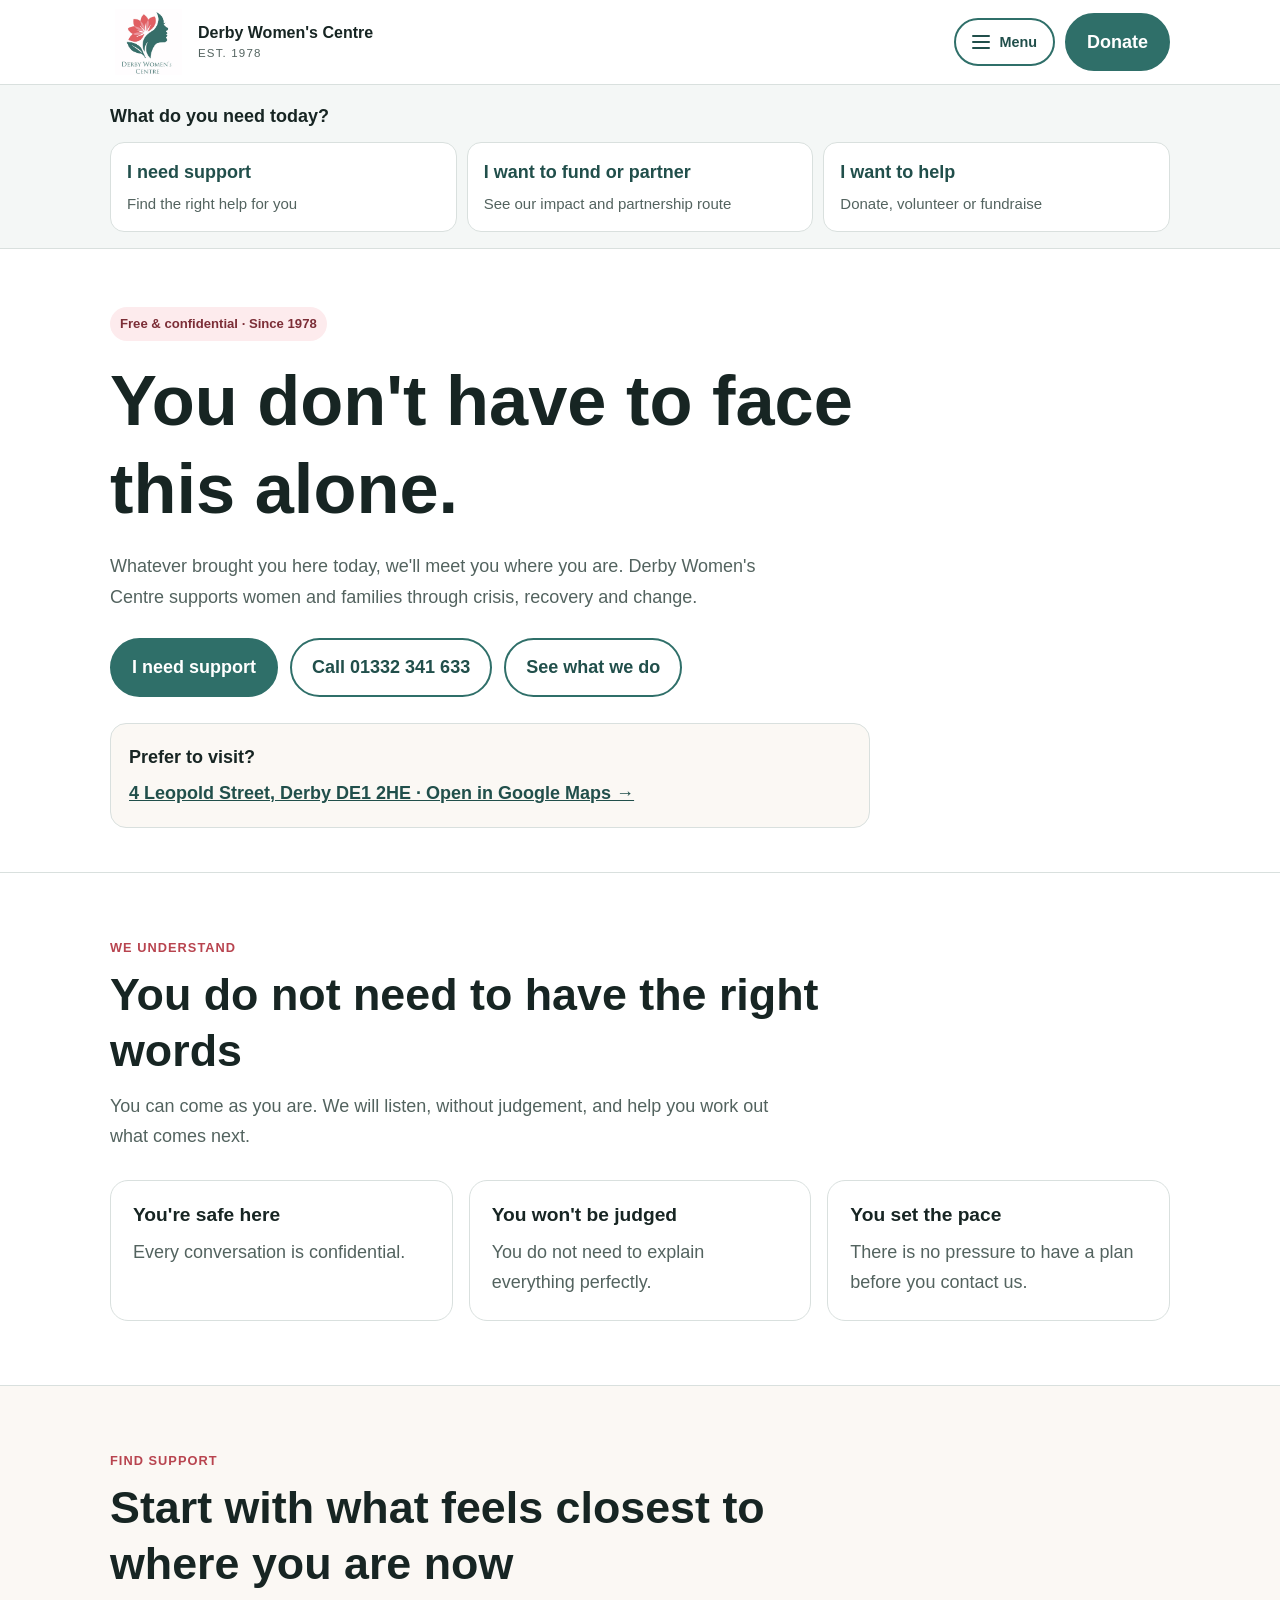
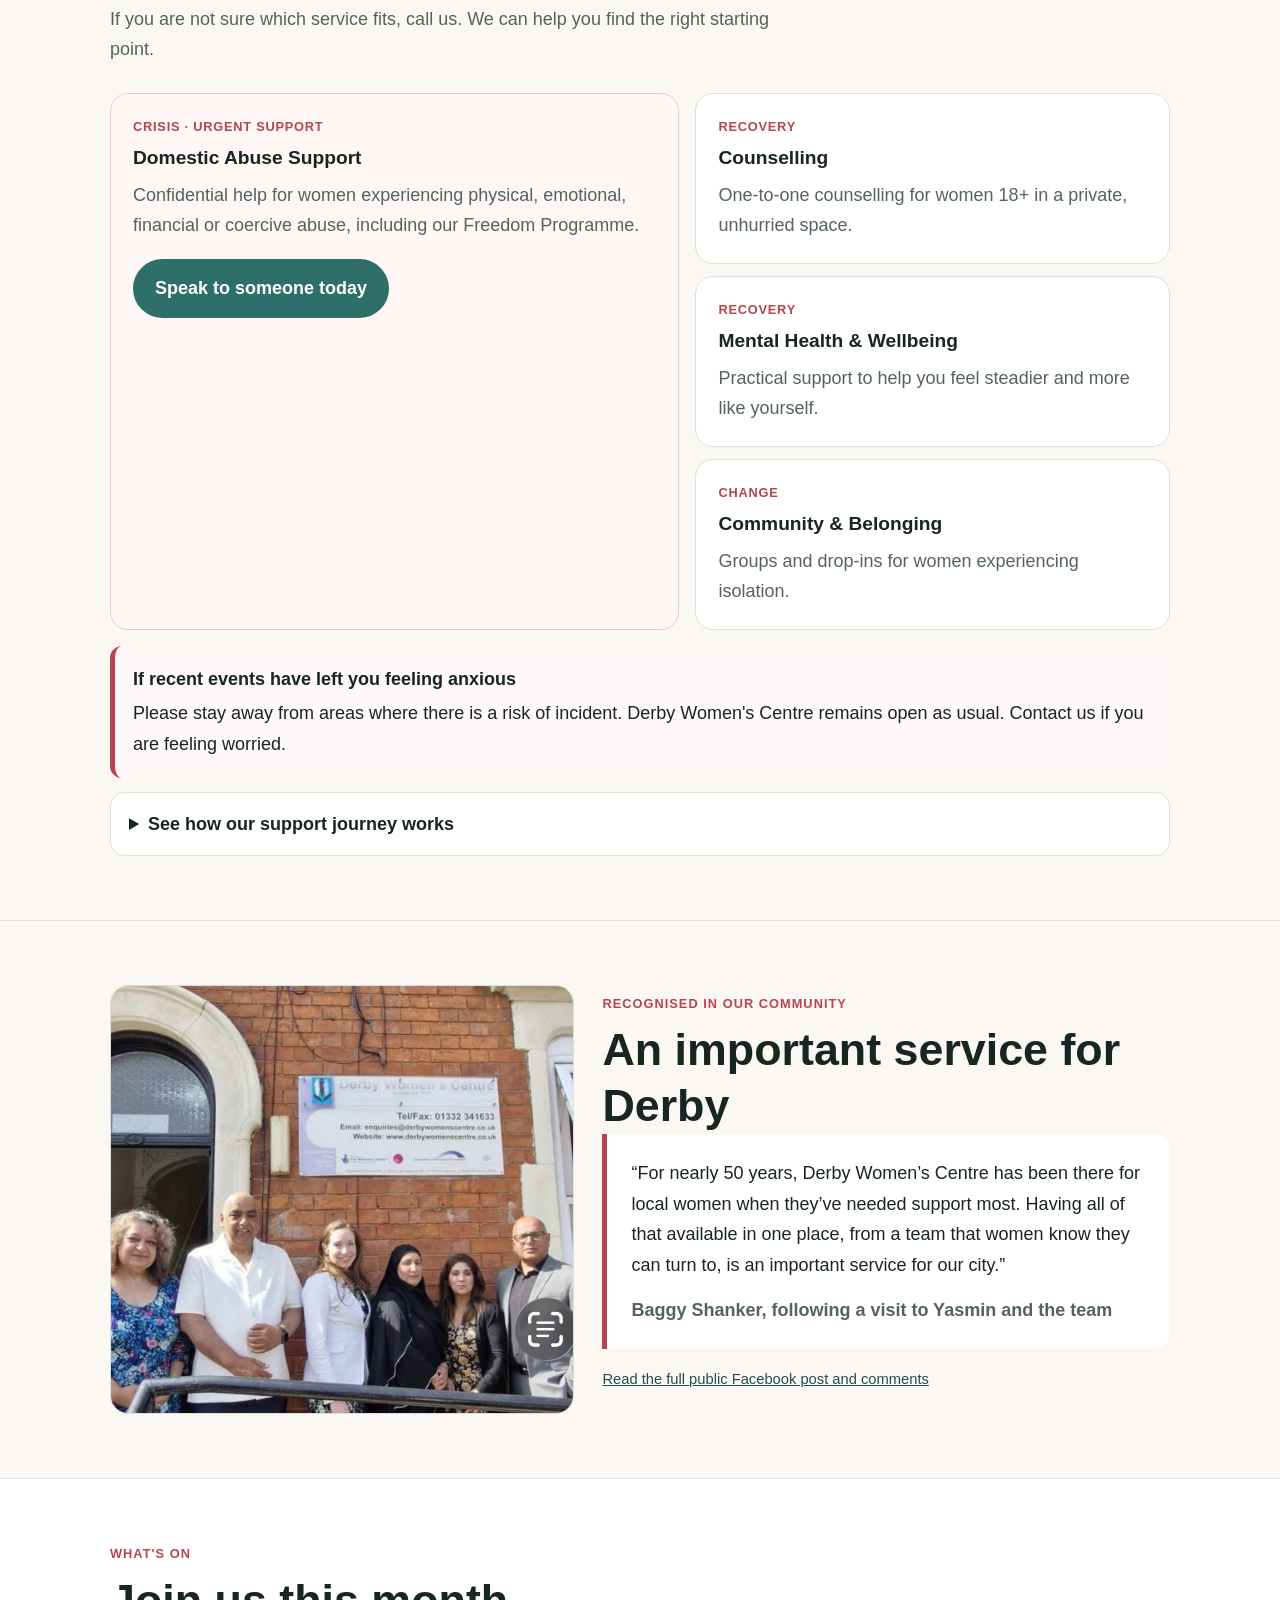
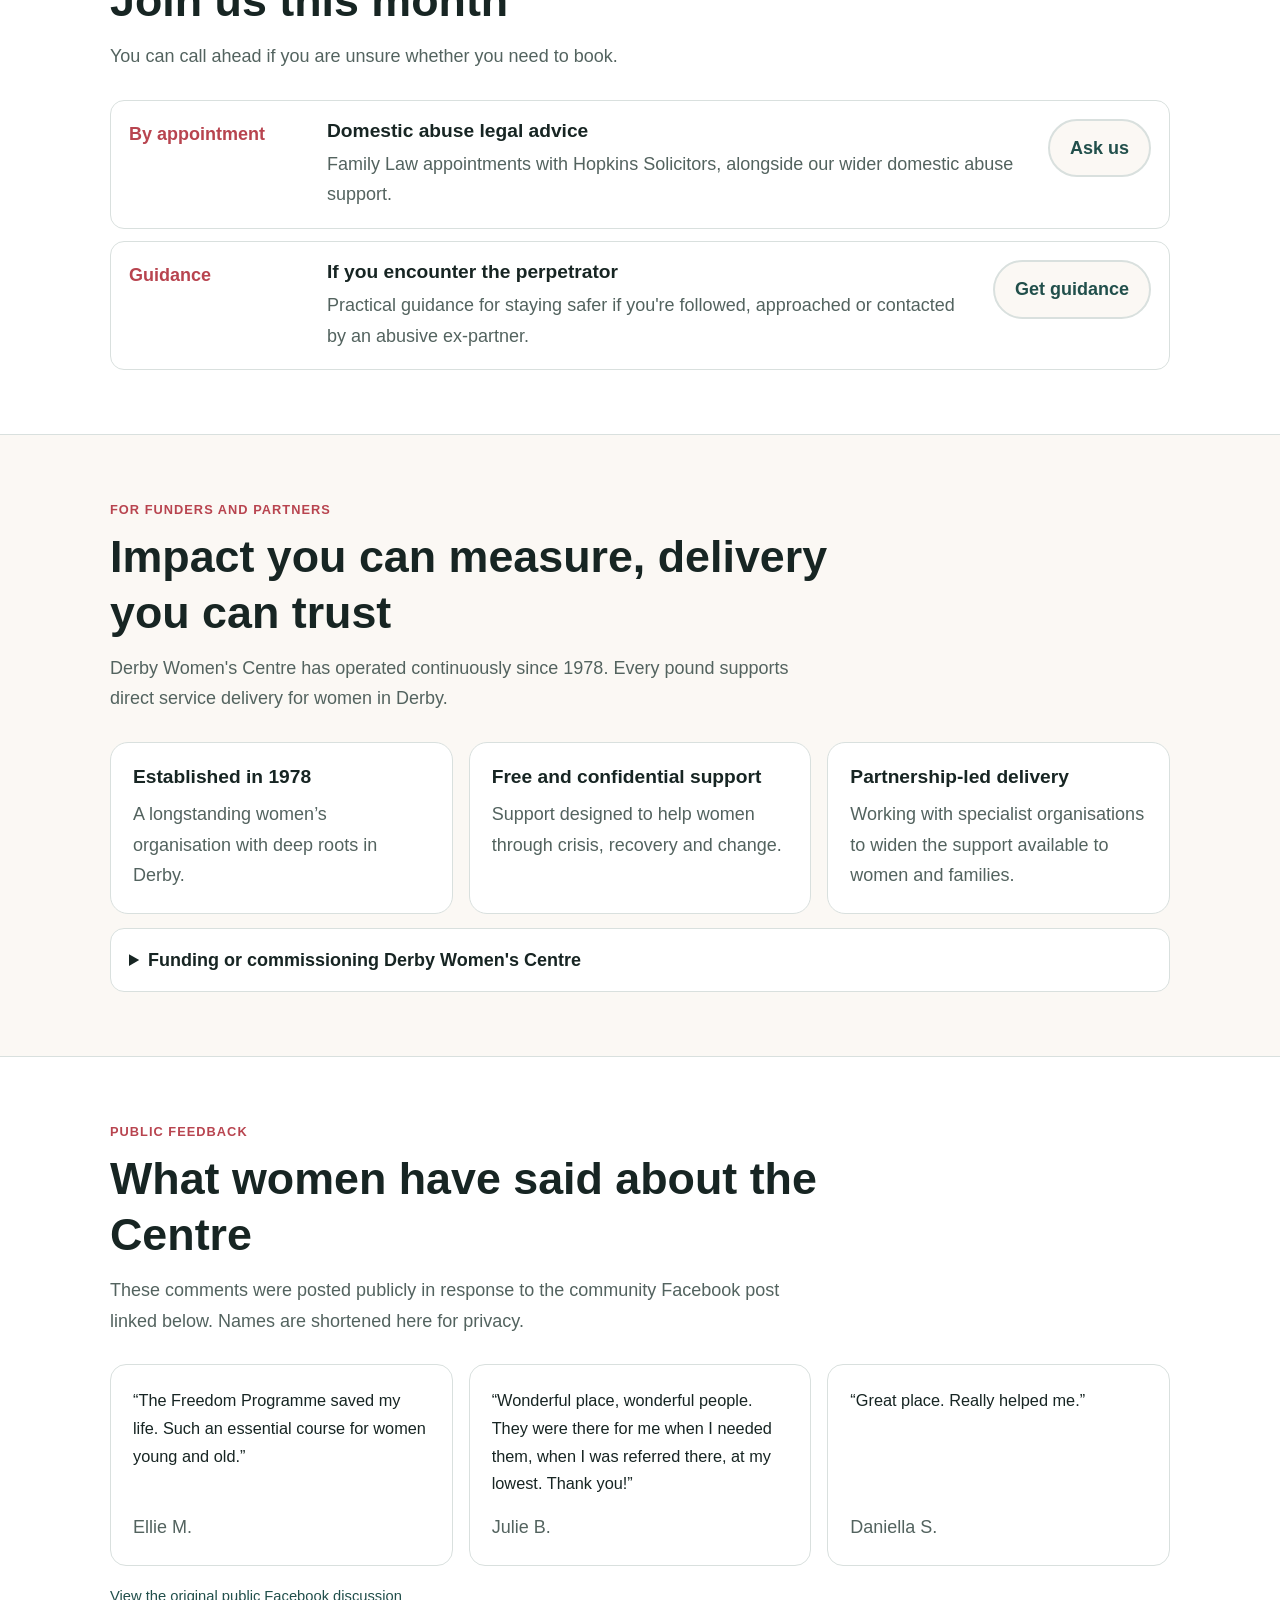
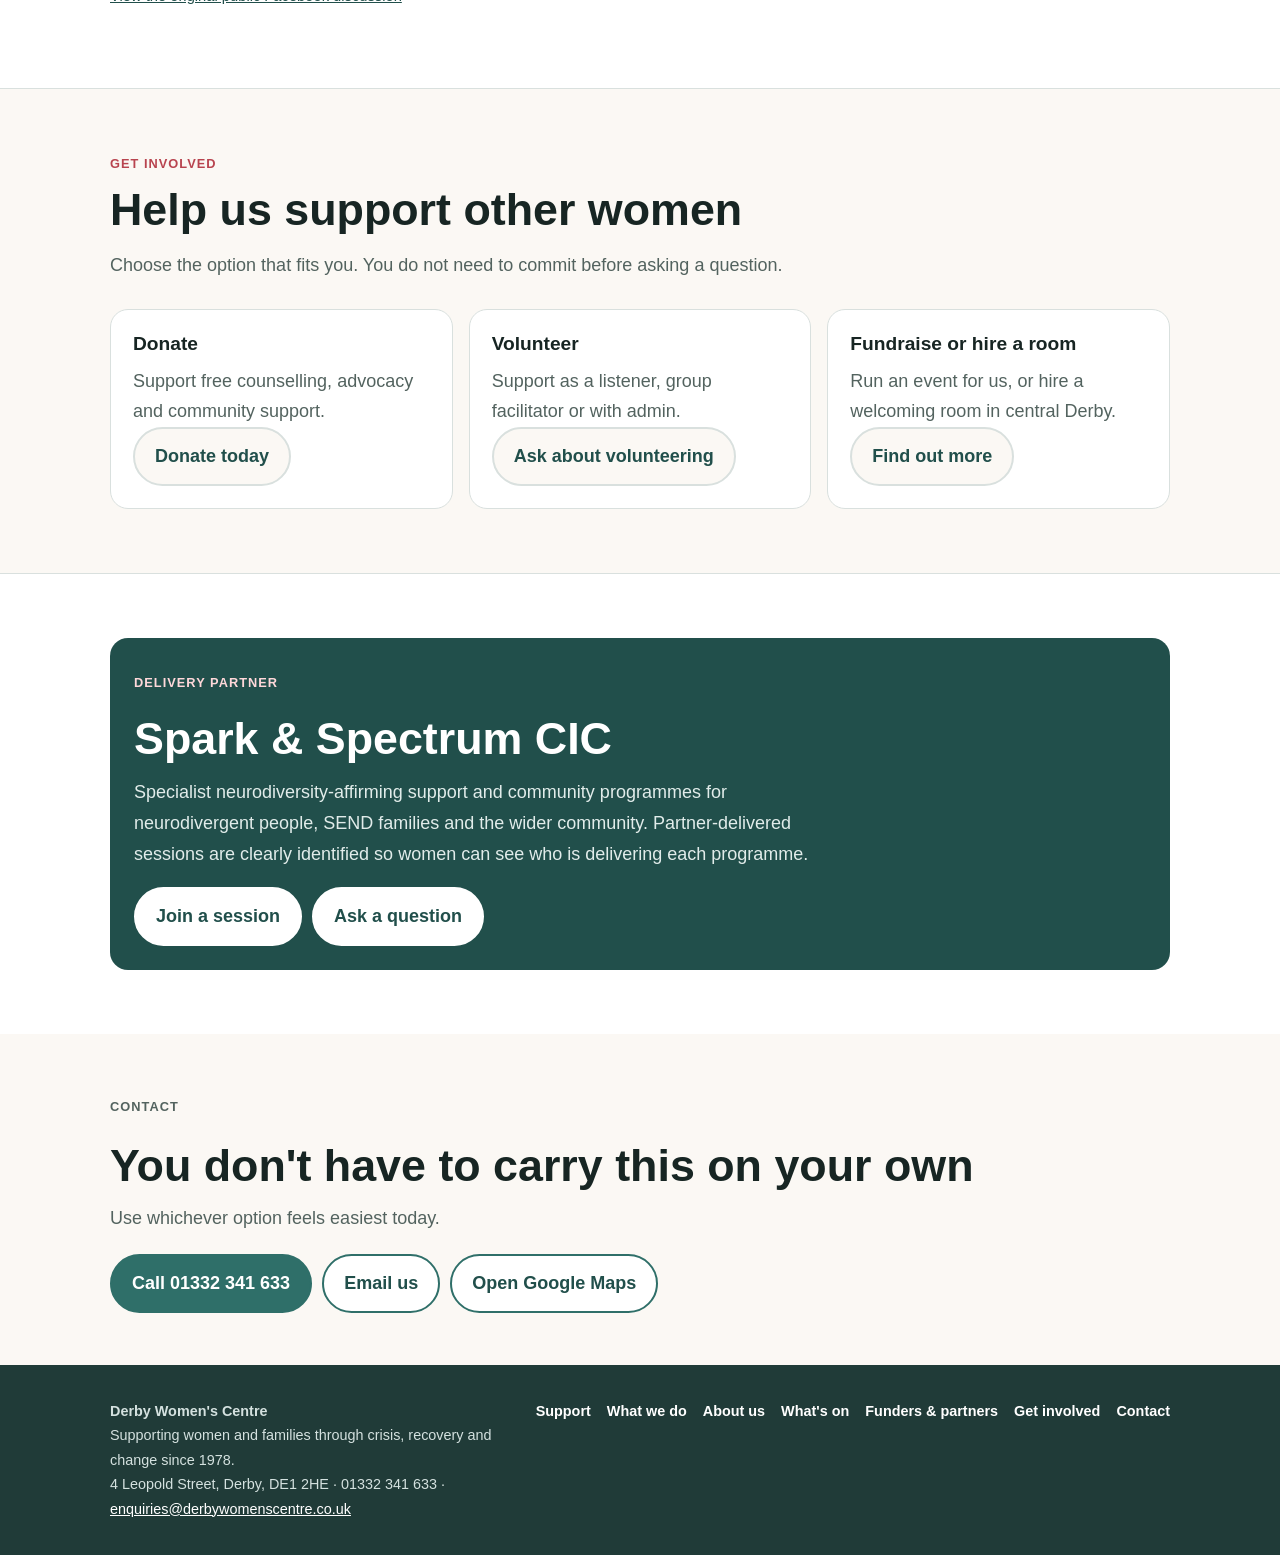
==== index.html @ 13625582 "Link donations directly to GoFundMe" ====
<!DOCTYPE html>

<html lang="en">
<head>
<meta charset="utf-8"/>
<meta content="width=device-width, initial-scale=1" name="viewport"/>
<meta content="Free and confidential support for women and families in Derby through crisis, recovery and change. Derby Women's Centre has served the city since 1978." name="description"/>
<meta content="#3c7771" name="theme-color"/>
<title>Derby Women's Centre | Support, Recovery &amp; Community</title>
<style>
:root {
  --teal:#2f6f69;
  --teal-dark:#214f4b;
  --coral:#b8444f;
  --cream:#fbf8f4;
  --soft:#f4f7f6;
  --ink:#172523;
  --muted:#53635f;
  --line:#d9e0de;
  --white:#ffffff;
  --focus:#8b2f3b;
  --radius:18px;
}
* { box-sizing:border-box; }
html { scroll-behavior:smooth; }
body {
  margin:0;
  background:var(--white);
  color:var(--ink);
  font-family:Arial, Helvetica, sans-serif;
  font-size:18px;
  line-height:1.7;
  overflow-x:hidden;
}
img { max-width:100%; height:auto; display:block; }
a { color:var(--teal-dark); }
a:focus, button:focus, summary:focus {
  outline:4px solid var(--focus);
  outline-offset:4px;
}
.container {
  width:min(1060px, calc(100% - 32px));
  margin:auto;
}
.skip-link {
  position:absolute;
  left:-9999px;
}
.skip-link:focus {
  left:16px;
  top:16px;
  z-index:1000;
  background:#fff;
  padding:10px 14px;
  border-radius:8px;
}

header {
  background:#fff;
  border-bottom:1px solid var(--line);
}
.header-inner {
  min-height:84px;
  display:flex;
  align-items:center;
  justify-content:space-between;
  gap:24px;
}
.brand {
  display:flex;
  align-items:center;
  gap:14px;
  text-decoration:none;
  color:var(--ink);
  min-width:0;
}
.brand img {
  width:74px;
  height:74px;
  object-fit:contain;
  object-position:center;
  flex:0 0 auto;
}
.brand-copy {
  display:flex;
  flex-direction:column;
  line-height:1.15;
}
.brand-copy strong {
  font-size:1rem;
}
.brand-copy span {
  margin-top:4px;
  color:var(--muted);
  font-size:.72rem;
  letter-spacing:.1em;
}
.header-actions {
  display:flex;
  align-items:center;
  gap:10px;
}
.nav-link {
  text-decoration:none;
  font-weight:700;
  font-size:.9rem;
}
.button {
  display:inline-flex;
  align-items:center;
  justify-content:center;
  min-height:50px;
  padding:12px 20px;
  border-radius:999px;
  background:var(--teal);
  border:2px solid var(--teal);
  color:#fff;
  text-decoration:none;
  font-weight:700;
  text-align:center;
}
.button:hover { background:var(--teal-dark); border-color:var(--teal-dark); }
.button.secondary {
  background:#fff;
  color:var(--teal-dark);
}
.button.soft {
  background:var(--cream);
  color:var(--teal-dark);
  border-color:var(--line);
}
.button.light {
  background:#fff;
  color:var(--teal-dark);
  border-color:#fff;
}
.button.light:hover {
  background:var(--cream);
  color:var(--teal-dark);
  border-color:var(--cream);
}

.start-strip {
  background:var(--soft);
  border-bottom:1px solid var(--line);
}
.start-inner {
  padding:16px 0;
}
.start-inner p {
  margin:0 0 10px;
  font-weight:700;
}
.start-choices {
  display:grid;
  grid-template-columns:repeat(3,1fr);
  gap:10px;
}
.start-choice {
  display:block;
  padding:14px 16px;
  border:1px solid var(--line);
  border-radius:14px;
  background:#fff;
  text-decoration:none;
  font-weight:700;
}
.start-choice small {
  display:block;
  margin-top:4px;
  color:var(--muted);
  font-weight:400;
}

.hero {
  padding:58px 0 44px;
}
.badge {
  display:inline-block;
  margin-bottom:16px;
  padding:6px 10px;
  border-radius:999px;
  background:#fdebed;
  color:#7c2e37;
  font-size:.82rem;
  font-weight:700;
}
h1,h2,h3 {
  margin:0;
  line-height:1.25;
}
h1 {
  max-width:780px;
  font-size:clamp(2.4rem, 6vw, 4.4rem);
}
h2 {
  font-size:clamp(1.8rem, 4vw, 2.8rem);
}
h3 {
  font-size:1.2rem;
}
.hero-copy {
  max-width:760px;
}
.lead {
  margin:18px 0 0;
  color:var(--muted);
  max-width:68ch;
}
.hero-actions {
  display:flex;
  gap:12px;
  flex-wrap:wrap;
  margin-top:26px;
}
.quick-contact {
  margin-top:26px;
  padding:18px;
  border:1px solid var(--line);
  border-radius:16px;
  background:var(--cream);
}
.quick-contact strong {
  display:block;
  margin-bottom:6px;
}
.quick-contact p {
  margin:0;
}
.quick-contact a {
  font-weight:700;
}

.section {
  padding:64px 0;
  border-top:1px solid var(--line);
}
.section.soft {
  background:var(--cream);
}
.section-head {
  max-width:760px;
  margin-bottom:28px;
}
.label {
  margin:0 0 8px;
  color:var(--coral);
  font-size:.8rem;
  font-weight:700;
  letter-spacing:.08em;
  text-transform:uppercase;
}
.section-head p:last-child {
  margin:12px 0 0;
  color:var(--muted);
  max-width:68ch;
}

.card-grid {
  display:grid;
  grid-template-columns:repeat(3,1fr);
  gap:16px;
}
.card {
  padding:22px;
  border:1px solid var(--line);
  border-radius:var(--radius);
  background:#fff;
}
.card p {
  margin:10px 0 0;
  color:var(--muted);
}
.card strong.step {
  display:block;
  margin-bottom:8px;
  color:var(--coral);
  font-size:.8rem;
  letter-spacing:.06em;
}

.quote {
  padding:34px 0;
  background:var(--teal-dark);
  color:#fff;
}
.quote blockquote {
  margin:0;
  max-width:800px;
  font-size:1.25rem;
  line-height:1.6;
}
.quote cite {
  display:block;
  margin-top:12px;
  color:#dce9e7;
  font-style:normal;
  font-size:.9rem;
}

.support-layout {
  display:grid;
  grid-template-columns:1.2fr 1fr;
  gap:16px;
}
.feature {
  background:#fff6f6;
  border-color:#efc6ca;
}
.feature .button {
  margin-top:18px;
}
.mini-stack {
  display:grid;
  gap:12px;
}
.notice {
  margin-top:16px;
  padding:18px;
  border-left:5px solid var(--coral);
  background:#fff8f8;
  border-radius:12px;
}
.notice strong {
  display:block;
  margin-bottom:4px;
}

details {
  margin-top:14px;
  border:1px solid var(--line);
  border-radius:14px;
  background:#fff;
}
summary {
  cursor:pointer;
  padding:16px 18px;
  font-weight:700;
}
.details-body {
  padding:0 18px 18px;
  color:var(--muted);
}
.details-body p {
  margin:0 0 12px;
}
.stats {
  display:grid;
  grid-template-columns:repeat(5,1fr);
  gap:10px;
  margin-top:22px;
}
.stat {
  padding:18px 12px;
  border:1px solid var(--line);
  border-radius:14px;
  background:#fff;
  text-align:center;
}
.stat strong {
  display:block;
  color:var(--teal-dark);
  font-size:1.4rem;
}
.stat span {
  display:block;
  margin-top:5px;
  color:var(--muted);
  font-size:.8rem;
  line-height:1.4;
}

.event-list {
  display:grid;
  gap:12px;
}
.event {
  display:grid;
  grid-template-columns:180px 1fr auto;
  gap:18px;
  align-items:start;
  padding:18px;
  border:1px solid var(--line);
  border-radius:14px;
  background:#fff;
}
.event-date {
  font-weight:700;
  color:var(--coral);
}
.event p {
  margin:6px 0 0;
  color:var(--muted);
}

.partner {
  padding:24px;
  border-radius:18px;
  background:var(--teal-dark);
  color:#fff;
}
.partner p {
  margin:10px 0 18px;
  color:#e1ecea;
  max-width:70ch;
}
.partner-actions {
  display:flex;
  gap:10px;
  flex-wrap:wrap;
}

.community-feature {
  display:grid;
  grid-template-columns:minmax(0, .9fr) minmax(0, 1.1fr);
  gap:28px;
  align-items:center;
}
.community-photo {
  width:100%;
  height:auto;
  display:block;
  border-radius:18px;
  border:1px solid var(--line);
}
.community-quote {
  margin:0;
  padding:24px;
  border-left:5px solid var(--coral);
  border-radius:0 16px 16px 0;
  background:#fff;
}
.community-quote p { margin:0 0 14px; }
.community-quote cite { color:var(--muted); font-style:normal; font-weight:700; }
.review-grid {
  display:grid;
  grid-template-columns:repeat(3, minmax(0, 1fr));
  gap:16px;
}
.review-card {
  display:flex;
  flex-direction:column;
  gap:14px;
  padding:22px;
  border:1px solid var(--line);
  border-radius:16px;
  background:#fff;
}
.review-card blockquote { margin:0; font-size:1.02rem; }
.review-card footer { margin-top:auto; padding:0; background:transparent; color:var(--muted); }
.review-source { margin-top:18px; font-size:.92rem; color:var(--muted); }

.footer-cta {
  padding:52px 0;
  background:var(--cream);
}
.footer-cta p {
  margin:10px 0 20px;
  color:var(--muted);
  max-width:65ch;
}
.footer-actions {
  display:flex;
  gap:10px;
  flex-wrap:wrap;
}

footer {
  padding:34px 0;
  background:#203b38;
  color:#edf5f4;
}
.footer-simple {
  display:grid;
  grid-template-columns:1fr auto;
  gap:24px;
  align-items:start;
}
.footer-simple p {
  margin:0;
  max-width:700px;
  color:#d4e1df;
  font-size:.9rem;
}
.footer-simple a {
  color:#fff;
}
.footer-links {
  display:flex;
  gap:16px;
  flex-wrap:wrap;
  justify-content:flex-end;
}
.footer-links a {
  color:#fff;
  font-weight:700;
  text-decoration:none;
  font-size:.9rem;
}

.mobile-help {
  display:none;
}


.menu-wrap {
  position:relative;
}
.menu-button {
  display:inline-flex;
  align-items:center;
  justify-content:center;
  gap:9px;
  min-height:46px;
  padding:10px 16px;
  border:2px solid var(--teal);
  border-radius:999px;
  background:#fff;
  color:var(--teal-dark);
  font:inherit;
  font-size:.9rem;
  font-weight:700;
  cursor:pointer;
}
.menu-icon {
  width:18px;
  height:14px;
  position:relative;
  display:inline-block;
}
.menu-icon::before,
.menu-icon::after,
.menu-icon span {
  content:"";
  position:absolute;
  left:0;
  width:18px;
  height:2px;
  border-radius:2px;
  background:currentColor;
}
.menu-icon::before { top:0; }
.menu-icon span { top:6px; }
.menu-icon::after { top:12px; }
.dropdown-menu {
  display:none;
  position:absolute;
  right:0;
  top:calc(100% + 10px);
  width:min(310px, calc(100vw - 28px));
  padding:10px;
  border:1px solid var(--line);
  border-radius:16px;
  background:#fff;
  box-shadow:0 18px 45px rgba(33,79,75,.16);
  z-index:200;
}
.dropdown-menu.open { display:block; }
.dropdown-menu a {
  display:block;
  padding:12px 14px;
  border-radius:10px;
  color:var(--ink);
  text-decoration:none;
  font-weight:700;
}
.dropdown-menu a:hover,
.dropdown-menu a:focus {
  background:var(--soft);
}
.dropdown-menu .menu-support {
  background:var(--teal);
  color:#fff;
  margin-bottom:5px;
}
.dropdown-menu .menu-support:hover,
.dropdown-menu .menu-support:focus {
  background:var(--teal-dark);
}

@media (max-width:900px) {
  .header-actions .nav-link { display:none; }
  .card-grid { grid-template-columns:1fr; }
  .community-feature, .review-grid { grid-template-columns:1fr; }
  .support-layout { grid-template-columns:1fr; }
  .stats { grid-template-columns:repeat(3,1fr); }
  .event { grid-template-columns:1fr; gap:8px; }
  .event .button { width:fit-content; }
  .footer-simple { grid-template-columns:1fr; }
  .footer-links { justify-content:flex-start; }
}
@media (max-width:700px) {
  body { font-size:17px; }
  .container { width:min(100% - 24px,1060px); }
  .brand img { width:60px; height:60px; }
  .brand-copy strong { font-size:.9rem; }
  .header-actions .button { padding:10px 14px; min-height:42px; }
  .start-choices { grid-template-columns:1fr; }
  .hero { padding:42px 0 34px; }
  h1 { font-size:2.4rem; }
  .hero-actions, .footer-actions, .partner-actions { flex-direction:column; }
  .hero-actions .button, .footer-actions .button, .partner-actions .button { width:100%; }
  .stats { grid-template-columns:1fr 1fr; }
  .section { padding:52px 0; }
  .mobile-help {
    display:block;
    position:fixed;
    left:0; right:0; bottom:0;
    z-index:100;
    padding:10px 12px calc(10px + env(safe-area-inset-bottom));
    background:#fff;
    border-top:1px solid var(--line);
  }
  .mobile-help a {
    display:block;
    padding:13px 16px;
    border-radius:999px;
    background:var(--teal);
    color:#fff;
    text-align:center;
    text-decoration:none;
    font-weight:700;
  }
  footer { padding-bottom:94px; }
}
@media (prefers-reduced-motion:reduce) {
  html { scroll-behavior:auto; }
  * { animation:none !important; transition:none !important; }
}
</style>
</head>
<body>
<a class="skip-link" href="#main">Skip to main content</a>
<header>
<div class="container header-inner">
<a aria-current="page" aria-label="Derby Women's Centre home" class="brand" href="#top">
<img alt="Derby Women's Centre logo" src="[data-uri]"/>
<span class="brand-copy">
<strong>Derby Women's Centre</strong>
<span>EST. 1978</span>
</span>
</a>
<div class="header-actions">
<div class="menu-wrap">
<button aria-controls="siteMenu" aria-expanded="false" class="menu-button" id="menuButton" type="button">
<span aria-hidden="true" class="menu-icon"><span></span></span>
          Menu
        </button>
<nav aria-label="Website menu" class="dropdown-menu" id="siteMenu">
<a class="menu-support" href="find-support.html">Find support</a>
<a href="what-we-do.html">What we do</a>
<a href="about-us.html">About us</a>
<a href="whats-on.html">What's on</a><a href="funders-partners.html">For funders &amp; partners</a>
<a href="get-involved.html">Get involved</a>
<a href="contact.html">Contact us</a>
</nav>
</div>
<a class="button" href="https://www.gofundme.com/f/be-their-lifeline-dwc" rel="noopener" target="_blank">Donate</a>
</div>
</div>
</header>
<section aria-label="Choose what you need" class="start-strip">
<div class="container start-inner">
<p>What do you need today?</p>
<div class="start-choices">
<a class="start-choice" href="find-support.html">I need support<small>Find the right help for you</small></a>
<a class="start-choice" href="funders-partners.html">I want to fund or partner<small>See our impact and partnership route</small></a>
<a class="start-choice" href="#involved">I want to help<small>Donate, volunteer or fundraise</small></a>
</div>
</div>
</section>
<main id="main">
<section class="hero" id="top">
<div class="container">
<div class="hero-copy">
<span class="badge">Free &amp; confidential · Since 1978</span>
<h1>You don't have to face this alone.</h1>
<p class="lead">Whatever brought you here today, we'll meet you where you are. Derby Women's Centre supports women and families through crisis, recovery and change.</p>
<div class="hero-actions">
<a class="button" href="find-support.html">I need support</a>
<a class="button secondary" href="tel:01332341633">Call 01332 341 633</a>
<a class="button secondary" href="what-we-do.html">See what we do</a></div>
<div class="quick-contact">
<strong>Prefer to visit?</strong>
<p>
<a href="https://www.google.com/maps/dir/?api=1&amp;destination=4+Leopold+Street,+Derby,+DE1+2HE" rel="noopener" target="_blank">
              4 Leopold Street, Derby DE1 2HE · Open in Google Maps →
            </a>
</p>
</div>
</div>
</div>
</section>
<section class="section" id="understand">
<div class="container">
<div class="section-head">
<p class="label">We understand</p>
<h2>You do not need to have the right words</h2>
<p>You can come as you are. We will listen, without judgement, and help you work out what comes next.</p>
</div>
<div class="card-grid">
<article class="card">
<h3>You're safe here</h3>
<p>Every conversation is confidential.</p>
</article>
<article class="card">
<h3>You won't be judged</h3>
<p>You do not need to explain everything perfectly.</p>
</article>
<article class="card">
<h3>You set the pace</h3>
<p>There is no pressure to have a plan before you contact us.</p>
</article>
</div>
</div>
</section>
<section class="section soft" id="support">
<div class="container">
<div class="section-head">
<p class="label">Find support</p>
<h2>Start with what feels closest to where you are now</h2>
<p>If you are not sure which service fits, call us. We can help you find the right starting point.</p>
</div>
<div class="support-layout">
<article class="card feature">
<strong class="step">CRISIS · URGENT SUPPORT</strong>
<h3>Domestic Abuse Support</h3>
<p>Confidential help for women experiencing physical, emotional, financial or coercive abuse, including our Freedom Programme.</p>
<a class="button" href="tel:01332341633">Speak to someone today</a>
</article>
<div class="mini-stack">
<article class="card">
<strong class="step">RECOVERY</strong>
<h3>Counselling</h3>
<p>One-to-one counselling for women 18+ in a private, unhurried space.</p>
</article>
<article class="card">
<strong class="step">RECOVERY</strong>
<h3>Mental Health &amp; Wellbeing</h3>
<p>Practical support to help you feel steadier and more like yourself.</p>
</article>
<article class="card">
<strong class="step">CHANGE</strong>
<h3>Community &amp; Belonging</h3>
<p>Groups and drop-ins for women experiencing isolation.</p>
</article>
</div>
</div>
<div class="notice">
<strong>If recent events have left you feeling anxious</strong>
        Please stay away from areas where there is a risk of incident. Derby Women's Centre remains open as usual. Contact us if you are feeling worried.
      </div>
<details>
<summary>See how our support journey works</summary>
<div class="details-body">
<p><strong>01 · Crisis:</strong> immediate, confidential support for women in danger or acute distress.</p>
<p><strong>02 · Recovery:</strong> counselling, mental health support and therapies to rebuild stability at your own pace.</p>
<p><strong>03 · Change:</strong> community groups, activities and peer support to help you move from surviving to belonging.</p>
</div>
</details>
</div>
</section>
<section class="section soft" aria-labelledby="community-recognition-title">
<div class="container community-feature">
<img class="community-photo" src="[data-uri]" alt="Baggy Shanker visiting Yasmin and the Derby Women's Centre team outside the Centre" width="843" height="779"/>
<div>
<p class="label">Recognised in our community</p>
<h2 id="community-recognition-title">An important service for Derby</h2>
<blockquote class="community-quote">
<p>“For nearly 50 years, Derby Women’s Centre has been there for local women when they’ve needed support most. Having all of that available in one place, from a team that women know they can turn to, is an important service for our city.”</p>
<cite>Baggy Shanker, following a visit to Yasmin and the team</cite>
</blockquote>
<p class="review-source"><a href="https://www.facebook.com/share/p/1BogHa5h95/?mibextid=wwXIfr" rel="noopener noreferrer" target="_blank">Read the full public Facebook post and comments</a></p>
</div>
</div>
</section>
<section class="section" id="whats-on">
<div class="container">
<div class="section-head">
<p class="label">What's on</p>
<h2>Join us this month</h2>
<p>You can call ahead if you are unsure whether you need to book.</p>
</div>
<div class="event-list">
<article class="event">
<div class="event-date">By appointment</div>
<div>
<h3>Domestic abuse legal advice</h3>
<p>Family Law appointments with Hopkins Solicitors, alongside our wider domestic abuse support.</p>
</div>
<a class="button soft" href="tel:01332341633">Ask us</a>
</article>
<article class="event">
<div class="event-date">Guidance</div>
<div>
<h3>If you encounter the perpetrator</h3>
<p>Practical guidance for staying safer if you're followed, approached or contacted by an abusive ex-partner.</p>
</div>
<a class="button soft" href="#contact">Get guidance</a>
</article>
</div>
</div>
</section>
<section class="section soft" id="funders">
<div class="container">
<div class="section-head">
<p class="label">For funders and partners</p>
<h2>Impact you can measure, delivery you can trust</h2>
<p>Derby Women's Centre has operated continuously since 1978. Every pound supports direct service delivery for women in Derby.</p>
</div>
<div class="card-grid">
<article class="card">
<h3>Established in 1978</h3>
<p>A longstanding women’s organisation with deep roots in Derby.</p>
</article>
<article class="card">
<h3>Free and confidential support</h3>
<p>Support designed to help women through crisis, recovery and change.</p>
</article>
<article class="card">
<h3>Partnership-led delivery</h3>
<p>Working with specialist organisations to widen the support available to women and families.</p>
</article>
</div>
<details>
<summary>Funding or commissioning Derby Women's Centre</summary>
<div class="details-body">
<p>We're happy to share our track record, governance and impact reporting.</p>
<a class="button secondary" href="mailto:enquiries@derbywomenscentre.co.uk?subject=Funding%20or%20partnership%20enquiry%20%E2%80%93%20Derby%20Women%27s%20Centre&amp;body=Hello%20Derby%20Women%27s%20Centre%2C%0A%0AI%20am%20getting%20in%20touch%20about%20a%20potential%20funding%2C%20commissioning%20or%20partnership%20opportunity.%0A%0AOrganisation%3A%0A%0AOpportunity%20/%20idea%3A%0A%0A%5BPlease%20add%20details%20here%5D%0A%0APlease%20could%20someone%20contact%20me%20to%20discuss%20this%20further%3F%0A%0AThank%20you.">Partner with us</a>
</div>
</details>
</div>
</section>
<section class="section" id="stories" aria-labelledby="reviews-title">
<div class="container">
<div class="section-head">
<p class="label">Public feedback</p>
<h2 id="reviews-title">What women have said about the Centre</h2>
<p>These comments were posted publicly in response to the community Facebook post linked below. Names are shortened here for privacy.</p>
</div>
<div class="review-grid">
<article class="review-card"><blockquote>“The Freedom Programme saved my life. Such an essential course for women young and old.”</blockquote><footer>Ellie M.</footer></article>
<article class="review-card"><blockquote>“Wonderful place, wonderful people. They were there for me when I needed them, when I was referred there, at my lowest. Thank you!”</blockquote><footer>Julie B.</footer></article>
<article class="review-card"><blockquote>“Great place. Really helped me.”</blockquote><footer>Daniella S.</footer></article>
</div>
<p class="review-source"><a href="https://www.facebook.com/share/p/1BogHa5h95/?mibextid=wwXIfr" rel="noopener noreferrer" target="_blank">View the original public Facebook discussion</a></p>
</div>
</section>
<section class="section soft" id="involved">
<div class="container">
<div class="section-head">
<p class="label">Get involved</p>
<h2>Help us support other women</h2>
<p>Choose the option that fits you. You do not need to commit before asking a question.</p>
</div>
<div class="card-grid">
<article class="card">
<h3>Donate</h3>
<p>Support free counselling, advocacy and community support.</p>
<a class="button soft" href="https://www.gofundme.com/f/be-their-lifeline-dwc" rel="noopener" target="_blank">Donate today</a>
</article>
<article class="card">
<h3>Volunteer</h3>
<p>Support as a listener, group facilitator or with admin.</p>
<a class="button soft" href="mailto:enquiries@derbywomenscentre.co.uk?subject=Volunteering%20enquiry%20%E2%80%93%20Derby%20Women%27s%20Centre&amp;body=Hello%20Derby%20Women%27s%20Centre%2C%0A%0AI%20am%20interested%20in%20volunteering%20with%20Derby%20Women%27s%20Centre.%0A%0AI%20would%20be%20interested%20in%20helping%20with%3A%0A%0AMy%20availability%20is%3A%0A%0APlease%20could%20you%20let%20me%20know%20about%20current%20opportunities%20and%20the%20next%20steps%3F%0A%0AThank%20you.">Ask about volunteering</a>
</article>
<article class="card">
<h3>Fundraise or hire a room</h3>
<p>Run an event for us, or hire a welcoming room in central Derby.</p>
<a class="button soft" href="mailto:enquiries@derbywomenscentre.co.uk?subject=Fundraising%20enquiry%20%E2%80%93%20Derby%20Women%27s%20Centre&amp;body=Hello%20Derby%20Women%27s%20Centre%2C%0A%0AI%20am%20interested%20in%20fundraising%20for%20Derby%20Women%27s%20Centre.%0A%0AMy%20idea%20is%3A%0A%0A%5BPlease%20add%20details%20here%5D%0A%0APlease%20could%20you%20let%20me%20know%20the%20next%20steps%3F%0A%0AThank%20you.">Find out more</a>
</article>
</div>
</div>
</section>
<section class="section">
<div class="container">
<div class="partner">
<p class="label" style="color:#ffd8da">Delivery partner</p>
<h2>Spark &amp; Spectrum CIC</h2>
<p>Specialist neurodiversity-affirming support and community programmes for neurodivergent people, SEND families and the wider community. Partner-delivered sessions are clearly identified so women can see who is delivering each programme.</p>
<div class="partner-actions">
<a class="button light" href="https://www.sparkandspectrum.org.uk" rel="noopener" target="_blank">Join a session</a>
<a class="button light" href="mailto:enquiries@derbywomenscentre.co.uk?subject=General%20enquiry%20%E2%80%93%20Derby%20Women%27s%20Centre&amp;body=Hello%20Derby%20Women%27s%20Centre%2C%0A%0AI%20would%20like%20to%20make%20an%20enquiry%20about%3A%0A%0A%5BPlease%20add%20details%20here%5D%0A%0AMy%20preferred%20way%20to%20be%20contacted%20is%3A%0A%0AThank%20you.">Ask a question</a>
</div>
</div>
</div>
</section>
<section class="footer-cta" id="contact">
<div class="container">
<p class="label">Contact</p>
<h2>You don't have to carry this on your own</h2>
<p>Use whichever option feels easiest today.</p>
<div class="footer-actions">
<a class="button" href="tel:01332341633">Call 01332 341 633</a>
<a class="button secondary" href="mailto:enquiries@derbywomenscentre.co.uk?subject=General%20enquiry%20%E2%80%93%20Derby%20Women%27s%20Centre&amp;body=Hello%20Derby%20Women%27s%20Centre%2C%0A%0AI%20would%20like%20to%20make%20an%20enquiry%20about%3A%0A%0A%5BPlease%20add%20details%20here%5D%0A%0AMy%20preferred%20way%20to%20be%20contacted%20is%3A%0A%0AThank%20you.">Email us</a>
<a class="button secondary" href="https://www.google.com/maps/dir/?api=1&amp;destination=4+Leopold+Street,+Derby,+DE1+2HE" rel="noopener" target="_blank">Open Google Maps</a>
</div>
</div>
</section>
</main>
<footer>
<div class="container footer-simple">
<p><strong>Derby Women's Centre</strong><br/>
    Supporting women and families through crisis, recovery and change since 1978.<br/>
    4 Leopold Street, Derby, DE1 2HE · 01332 341 633 · <a href="mailto:enquiries@derbywomenscentre.co.uk?subject=General%20enquiry%20%E2%80%93%20Derby%20Women%27s%20Centre&amp;body=Hello%20Derby%20Women%27s%20Centre%2C%0A%0AI%20would%20like%20to%20make%20an%20enquiry%20about%3A%0A%0A%5BPlease%20add%20details%20here%5D%0A%0AMy%20preferred%20way%20to%20be%20contacted%20is%3A%0A%0AThank%20you.">enquiries@derbywomenscentre.co.uk</a></p>
<div class="footer-links"><a href="find-support.html">Support</a><a href="what-we-do.html">What we do</a><a href="about-us.html">About us</a><a href="whats-on.html">What's on</a><a href="funders-partners.html">Funders &amp; partners</a><a href="get-involved.html">Get involved</a><a href="contact.html">Contact</a></div>
</div>
</footer>
<div class="mobile-help">
<a href="tel:01332341633">Call Derby Women's Centre</a>
</div>
<script>
(function () {
  const button = document.getElementById('menuButton');
  const menu = document.getElementById('siteMenu');

  function closeMenu() {
    menu.classList.remove('open');
    button.setAttribute('aria-expanded', 'false');
  }

  button.addEventListener('click', function () {
    const open = menu.classList.toggle('open');
    button.setAttribute('aria-expanded', String(open));
  });

  menu.querySelectorAll('a').forEach(function (link) {
    link.addEventListener('click', closeMenu);
  });

  document.addEventListener('click', function (event) {
    if (!event.target.closest('.menu-wrap')) closeMenu();
  });

  document.addEventListener('keydown', function (event) {
    if (event.key === 'Escape') {
      closeMenu();
      button.focus();
    }
  });
})();
</script>
</body>
</html>
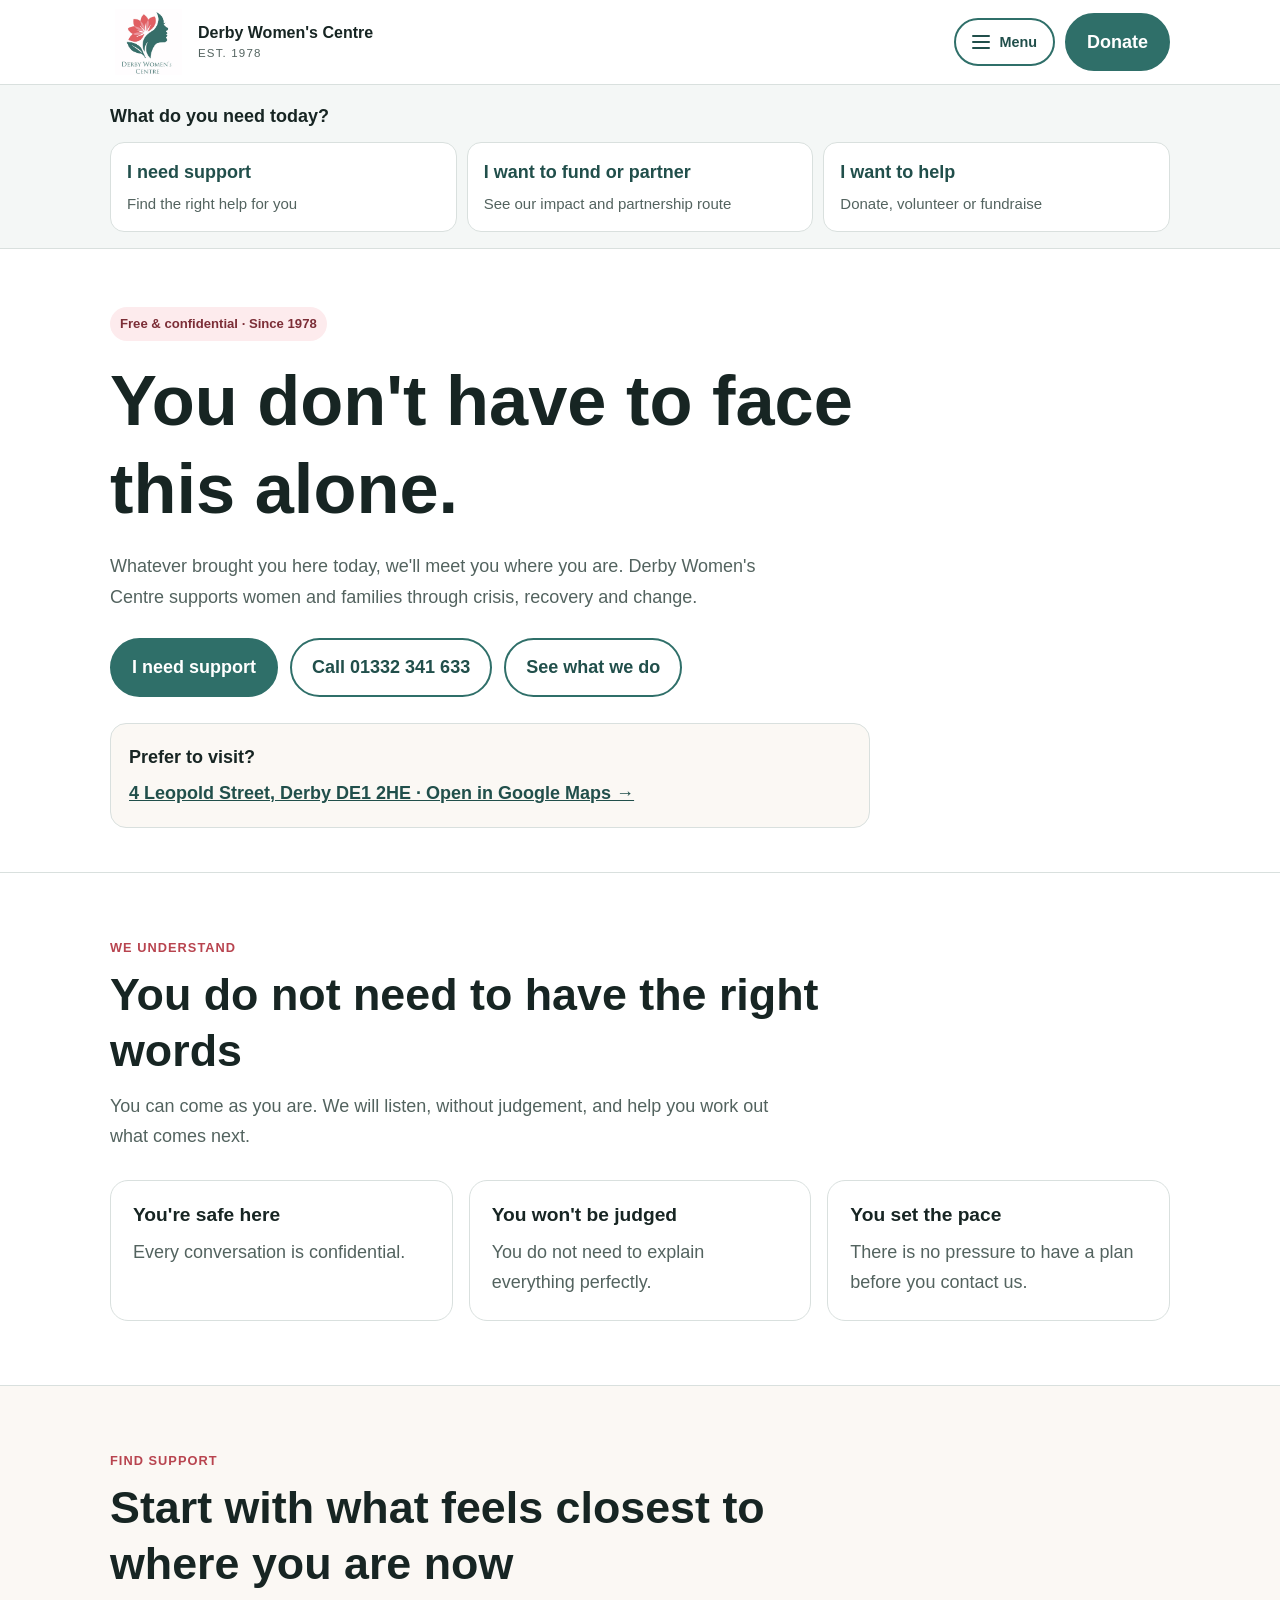
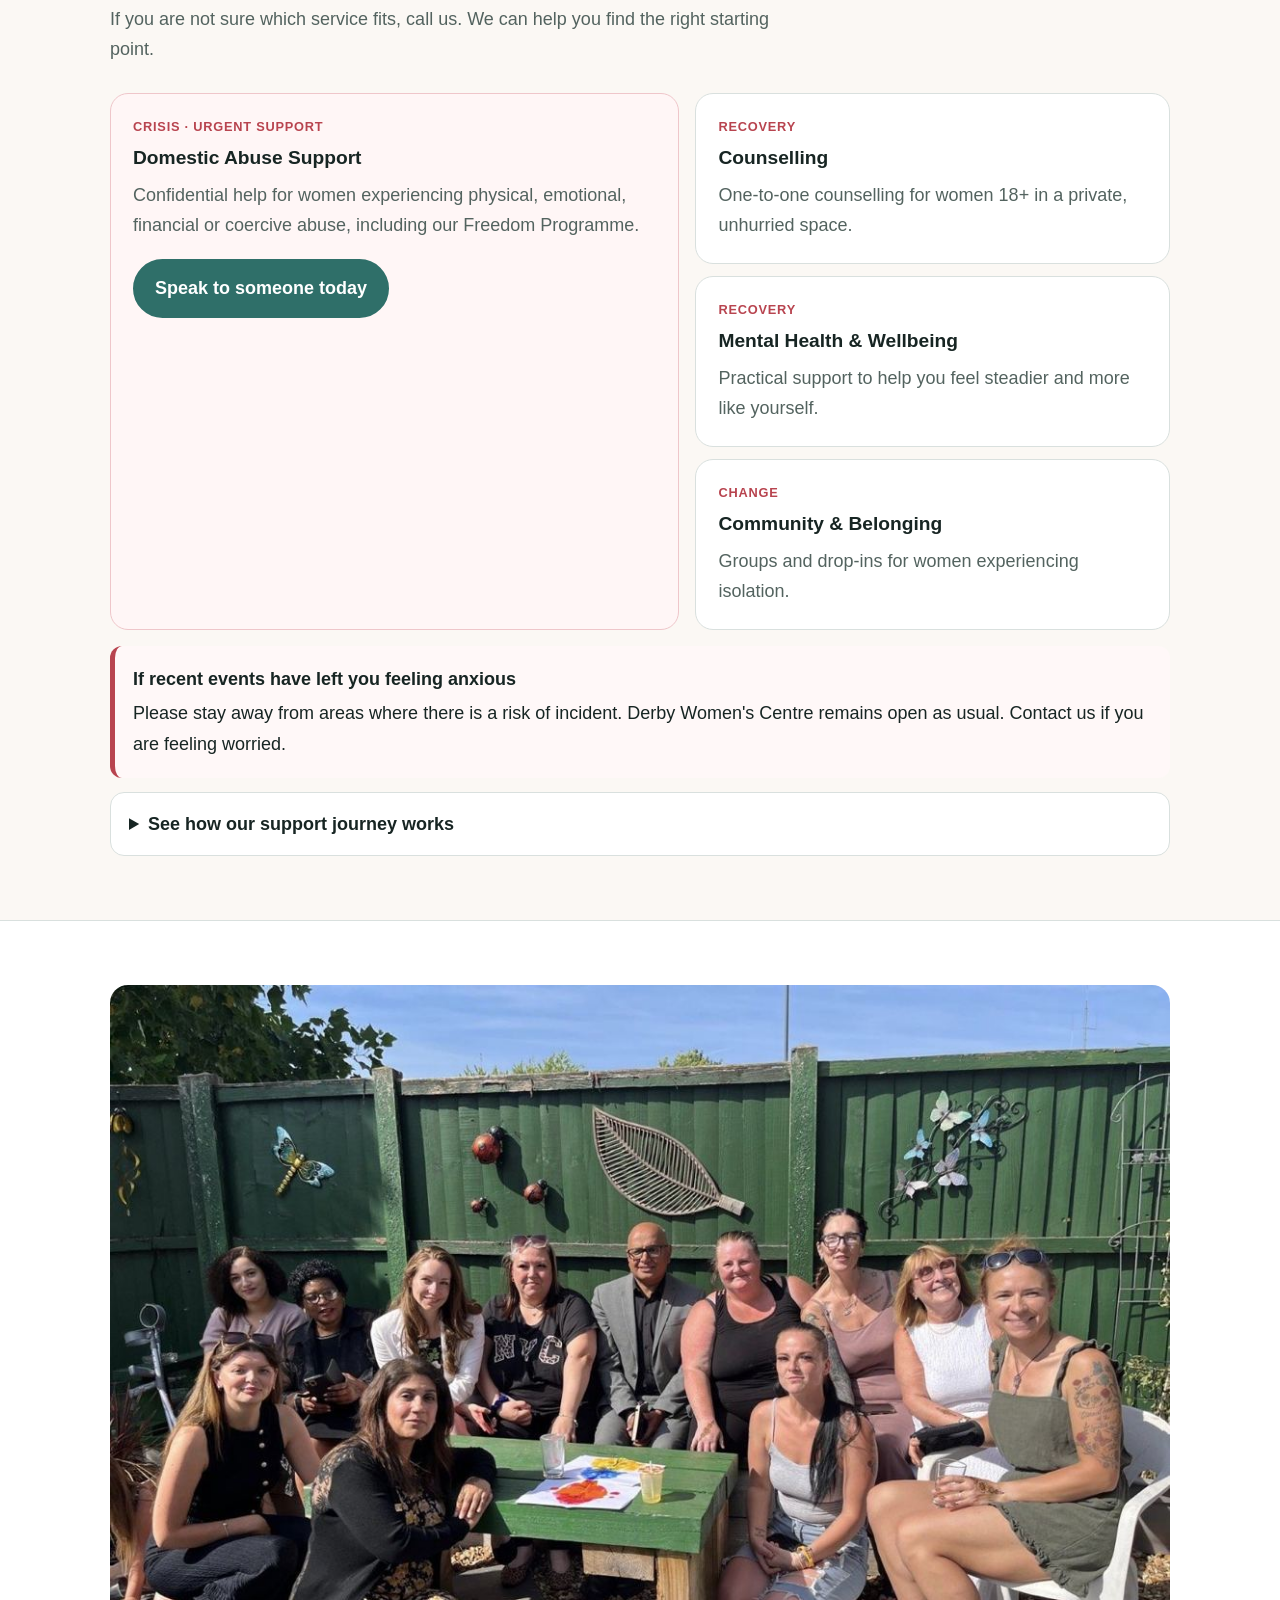
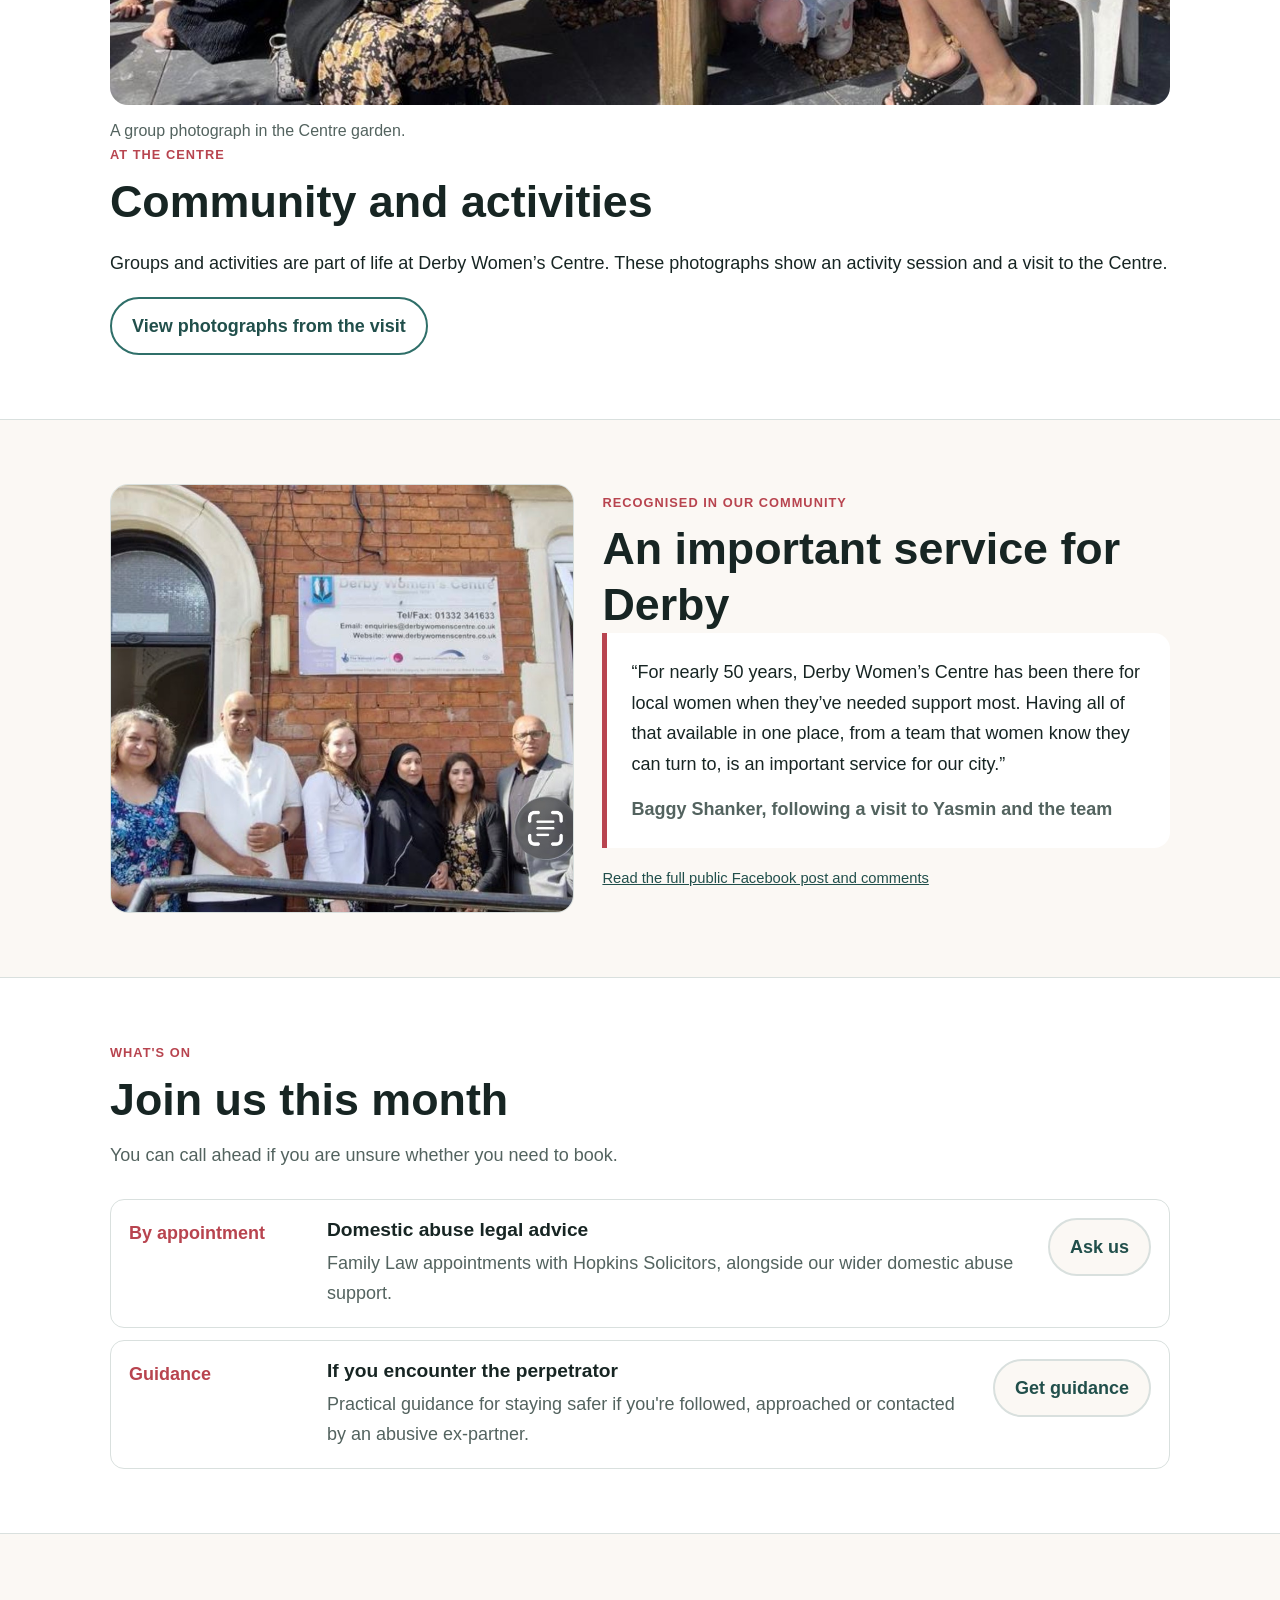
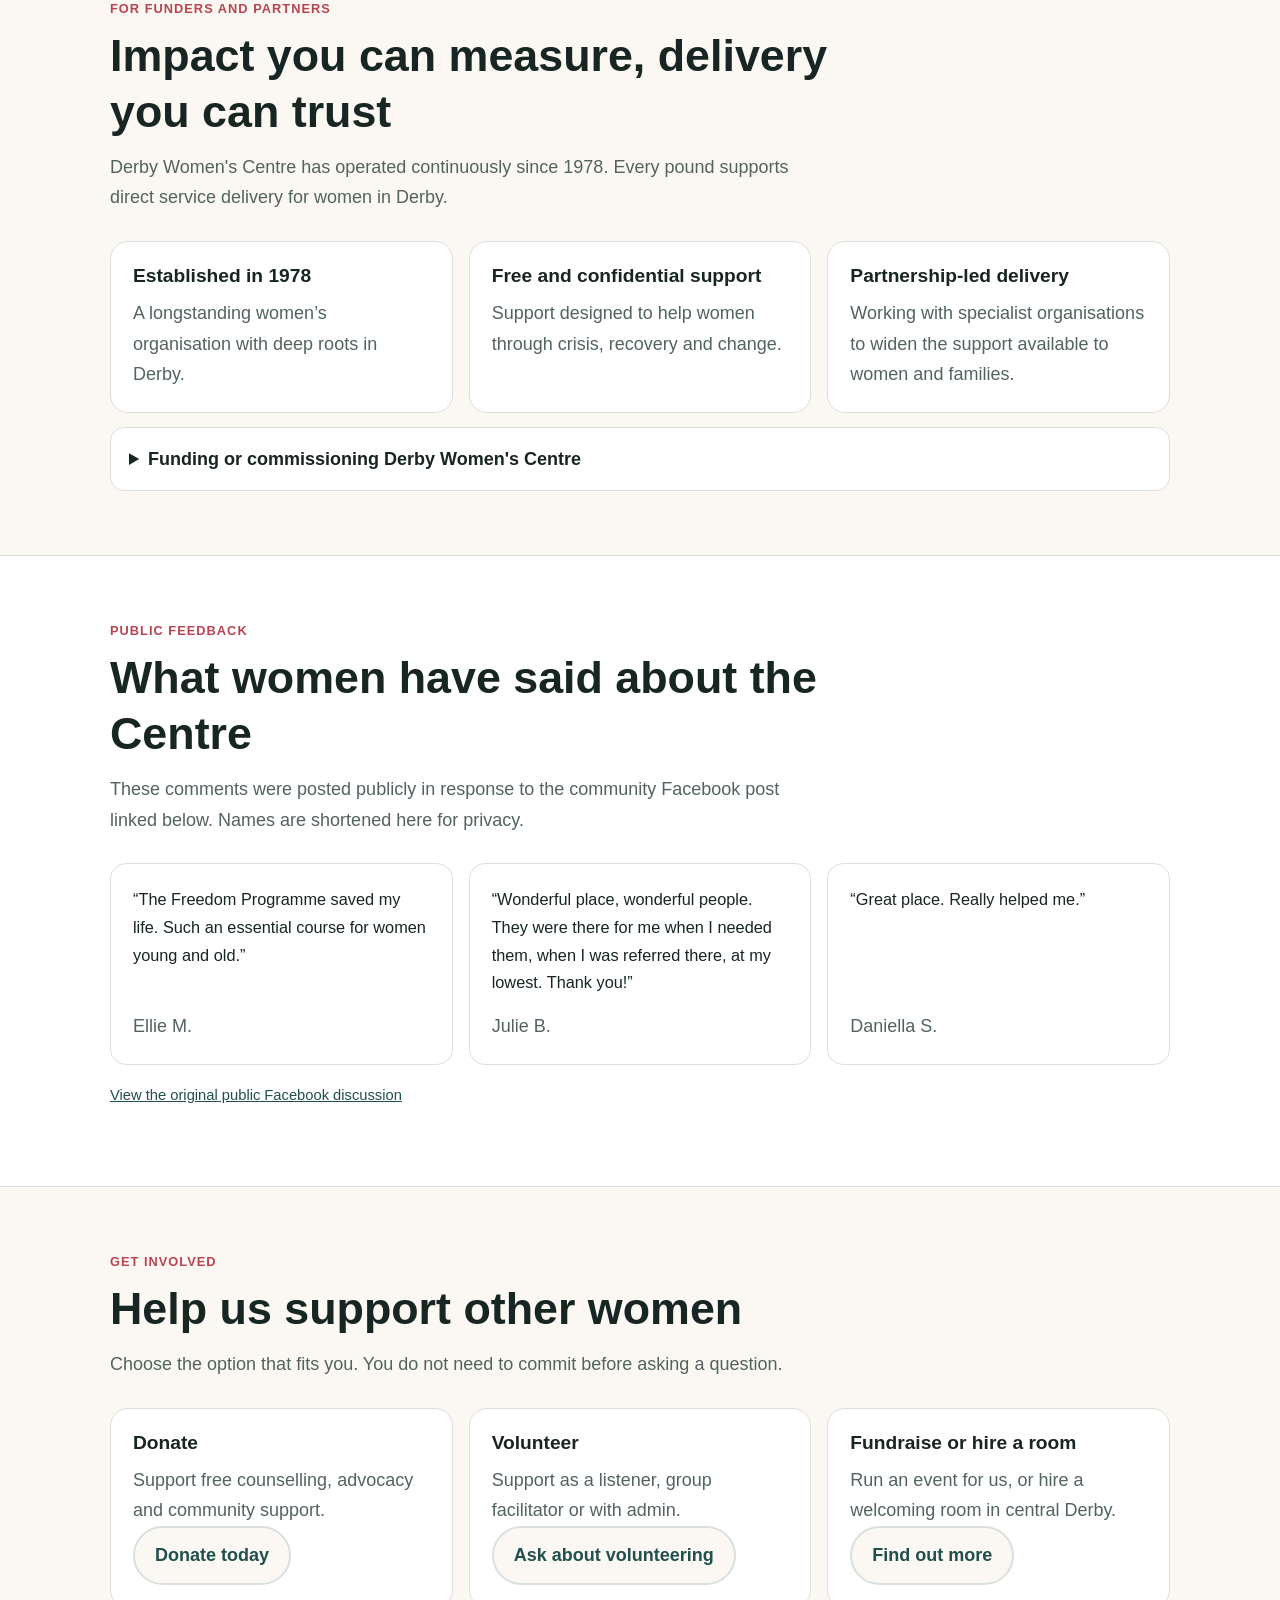
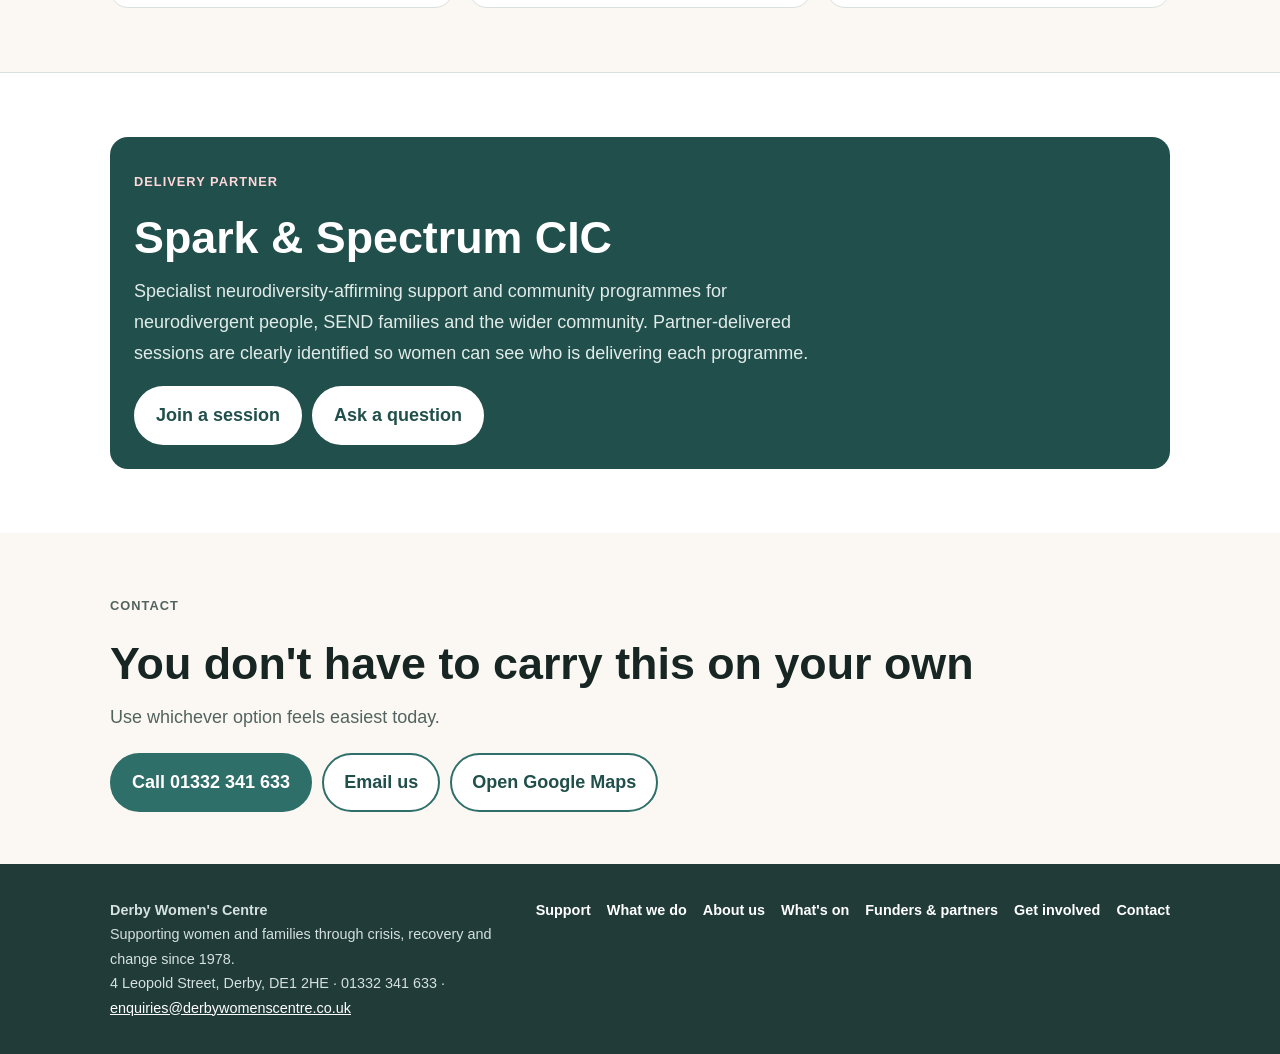
==== commit 828f5a74: "Add consented Centre photographs and visit page with factual captions" ====
--- a/index.html
+++ b/index.html
@@ -1,11 +1,10 @@
 <!DOCTYPE html>
-
 <html lang="en">
 <head>
-<meta charset="utf-8"/>
-<meta content="width=device-width, initial-scale=1" name="viewport"/>
-<meta content="Free and confidential support for women and families in Derby through crisis, recovery and change. Derby Women's Centre has served the city since 1978." name="description"/>
-<meta content="#3c7771" name="theme-color"/>
+<meta charset="utf-8">
+<meta content="width=device-width, initial-scale=1" name="viewport">
+<meta content="Free and confidential support for women and families in Derby through crisis, recovery and change. Derby Women's Centre has served the city since 1978." name="description">
+<meta content="#3c7771" name="theme-color">
 <title>Derby Women's Centre | Support, Recovery &amp; Community</title>
 <style>
 :root {
@@ -627,6 +626,13 @@
   html { scroll-behavior:auto; }
   * { animation:none !important; transition:none !important; }
 }
+
+.visit-photo { margin:0; }
+.visit-photo img { width:100%; height:auto; border-radius:18px; }
+.visit-photo figcaption { margin-top:12px; color:var(--muted); font-size:1rem; }
+.visit-grid { display:grid; grid-template-columns:repeat(2,minmax(0,1fr)); gap:28px; align-items:start; }
+.visit-link { display:inline-block; margin-top:18px; font-weight:700; }
+@media(max-width:700px) { .visit-grid { grid-template-columns:1fr; } }
 </style>
 </head>
 <body>
@@ -634,7 +640,7 @@
 <header>
 <div class="container header-inner">
 <a aria-current="page" aria-label="Derby Women's Centre home" class="brand" href="#top">
-<img alt="Derby Women's Centre logo" src="[data-uri]"/>
+<img alt="Derby Women's Centre logo" src="[data-uri]">
 <span class="brand-copy">
 <strong>Derby Women's Centre</strong>
 <span>EST. 1978</span>
@@ -760,9 +766,9 @@
 </details>
 </div>
 </section>
-<section class="section soft" aria-labelledby="community-recognition-title">
+<section class="section" aria-labelledby="centre-life-title"><div class="container two-col"><figure class="visit-photo"><img src="images/garden-group.jpg" alt="A group gathered around a table in the Centre garden" width="1290" height="876" loading="lazy" decoding="async"><figcaption>A group photograph in the Centre garden.</figcaption></figure><div><p class="label">At the Centre</p><h2 id="centre-life-title">Community and activities</h2><p>Groups and activities are part of life at Derby Women’s Centre. These photographs show an activity session and a visit to the Centre.</p><a class="button secondary" href="centre-visit.html">View photographs from the visit</a></div></div></section><section class="section soft" aria-labelledby="community-recognition-title">
 <div class="container community-feature">
-<img class="community-photo" src="[data-uri]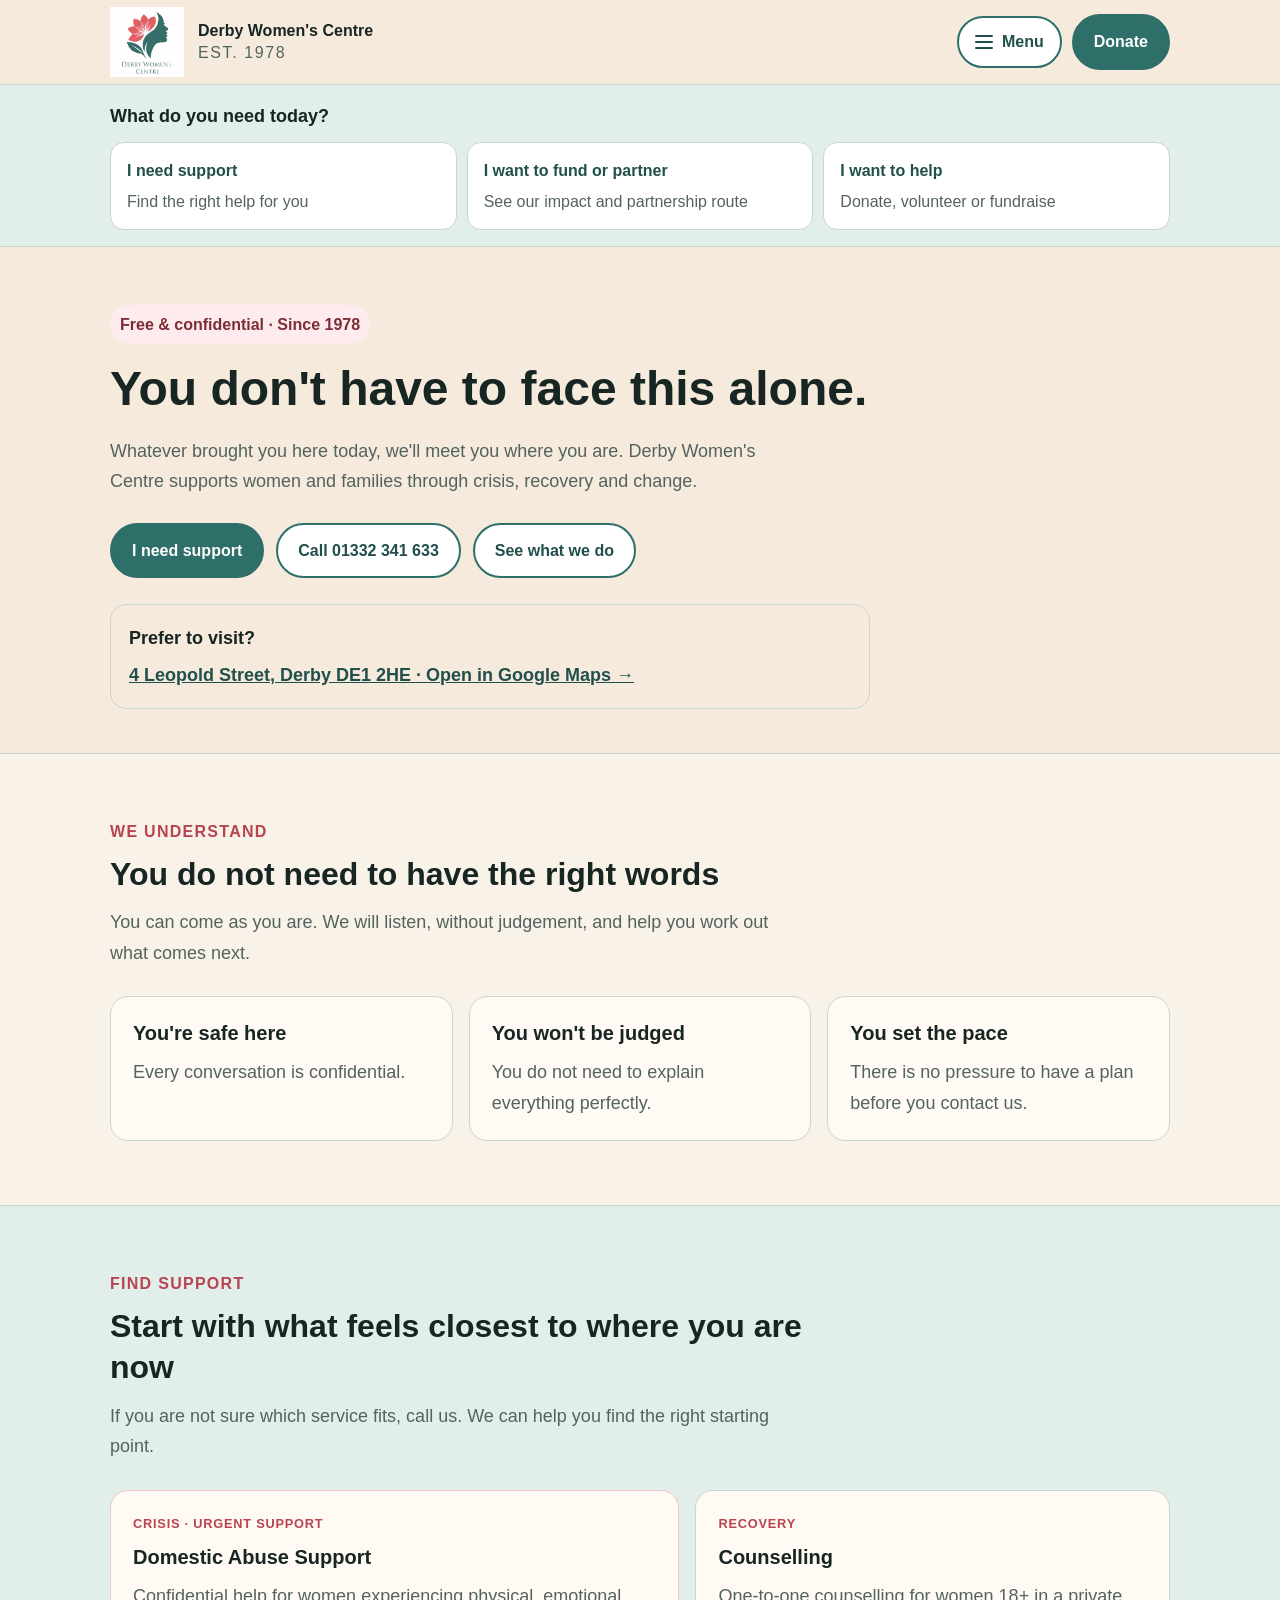
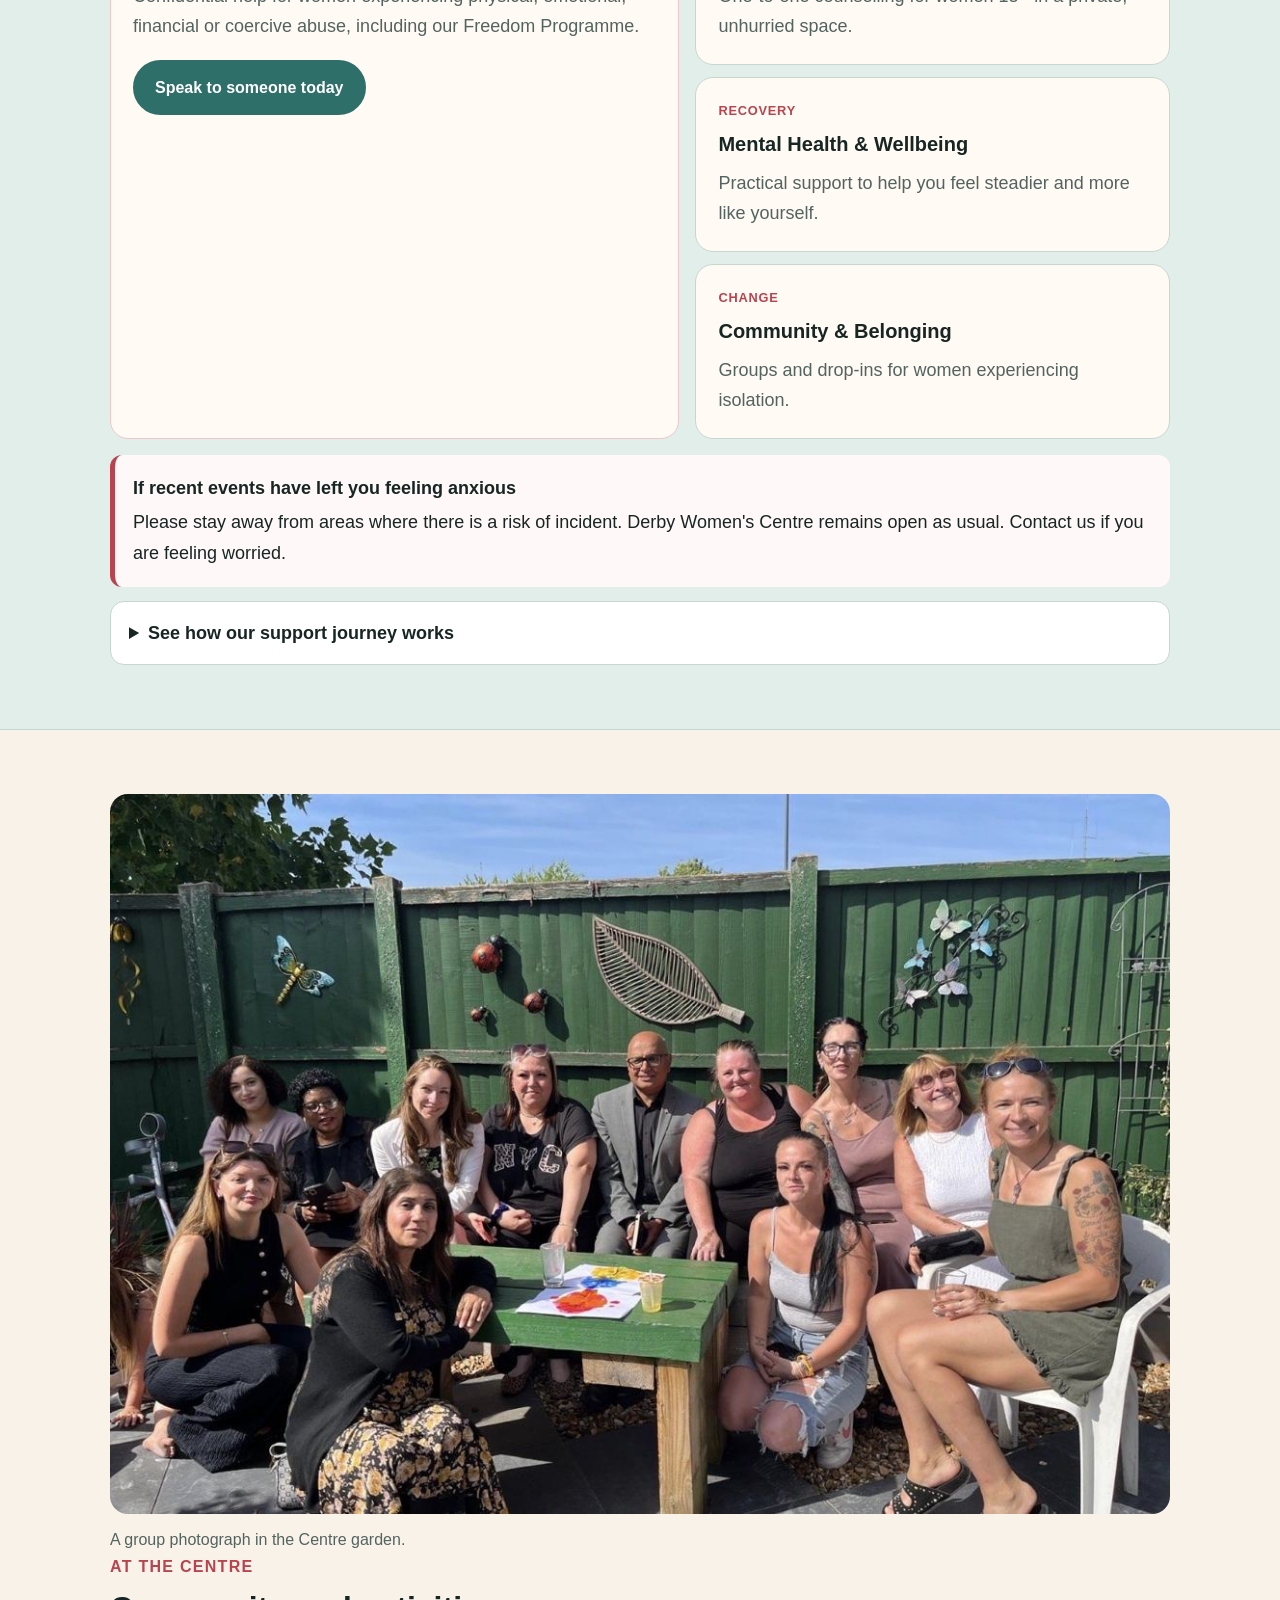
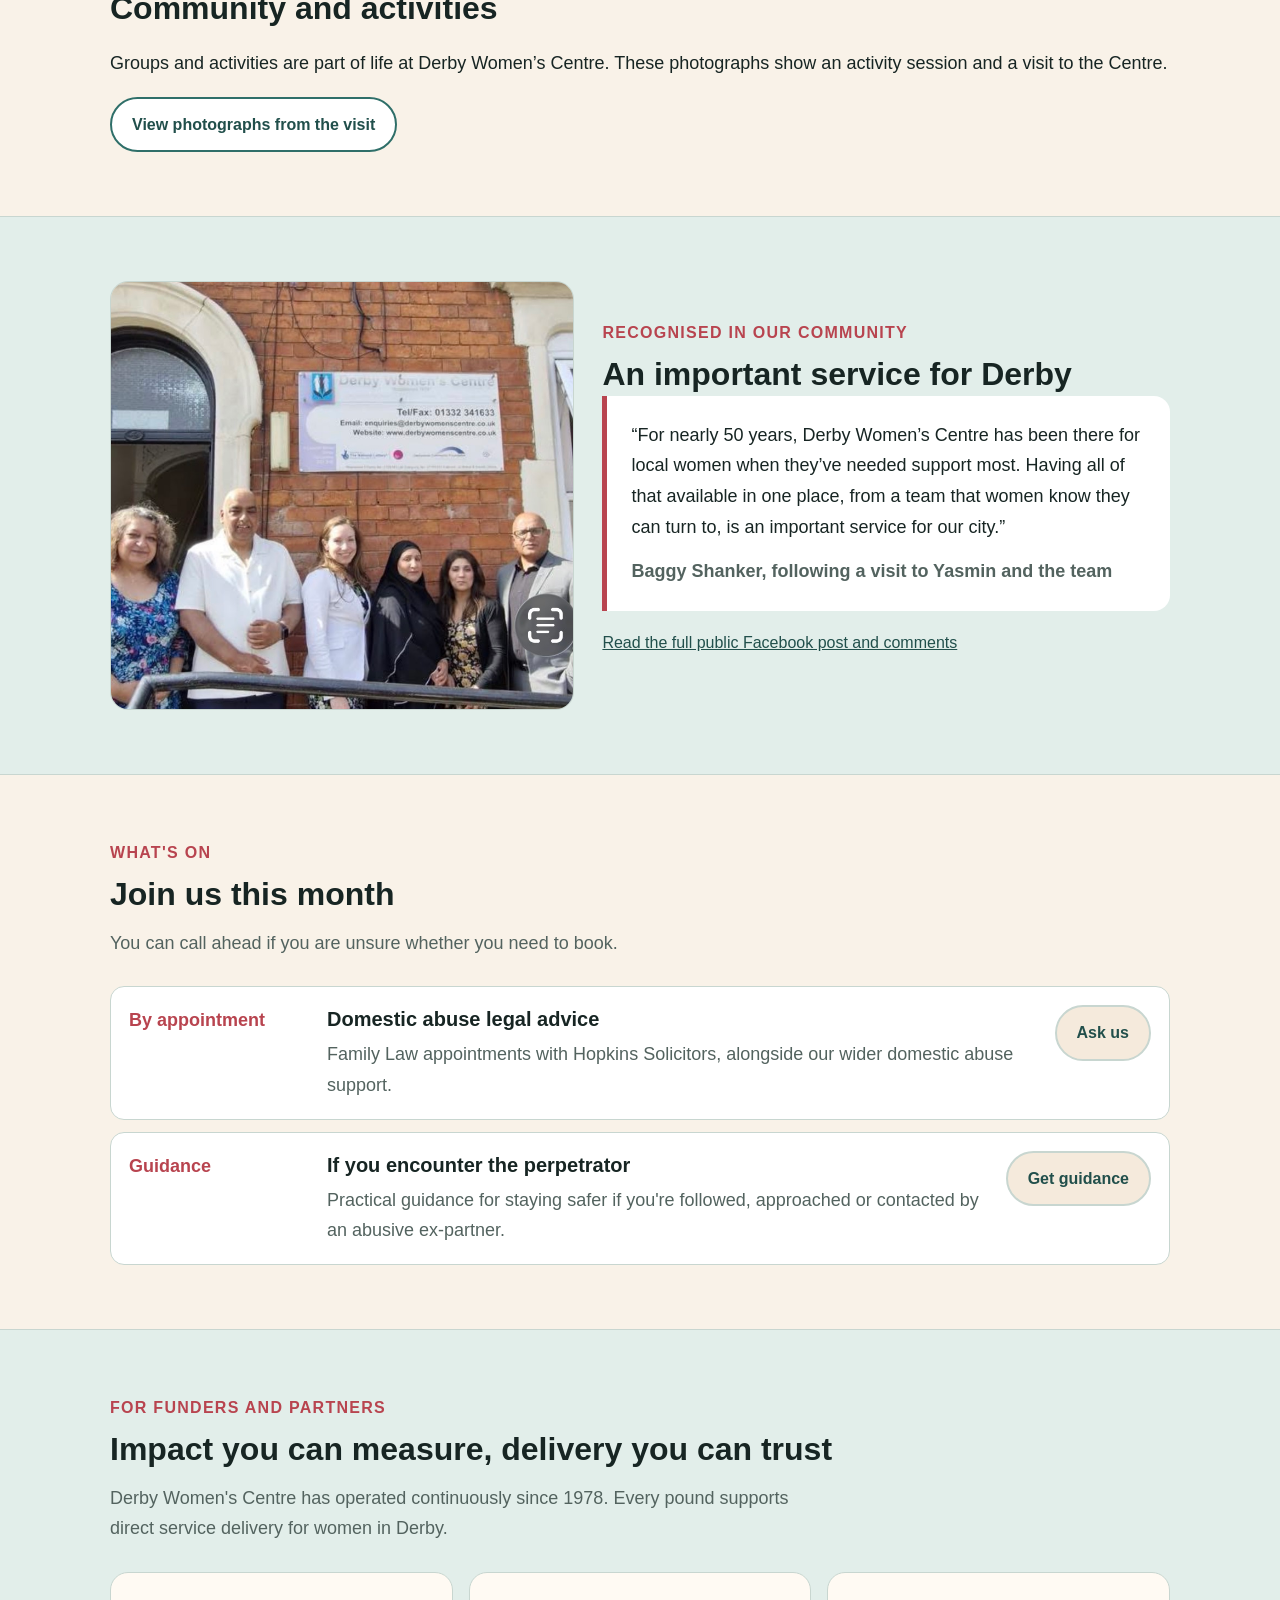
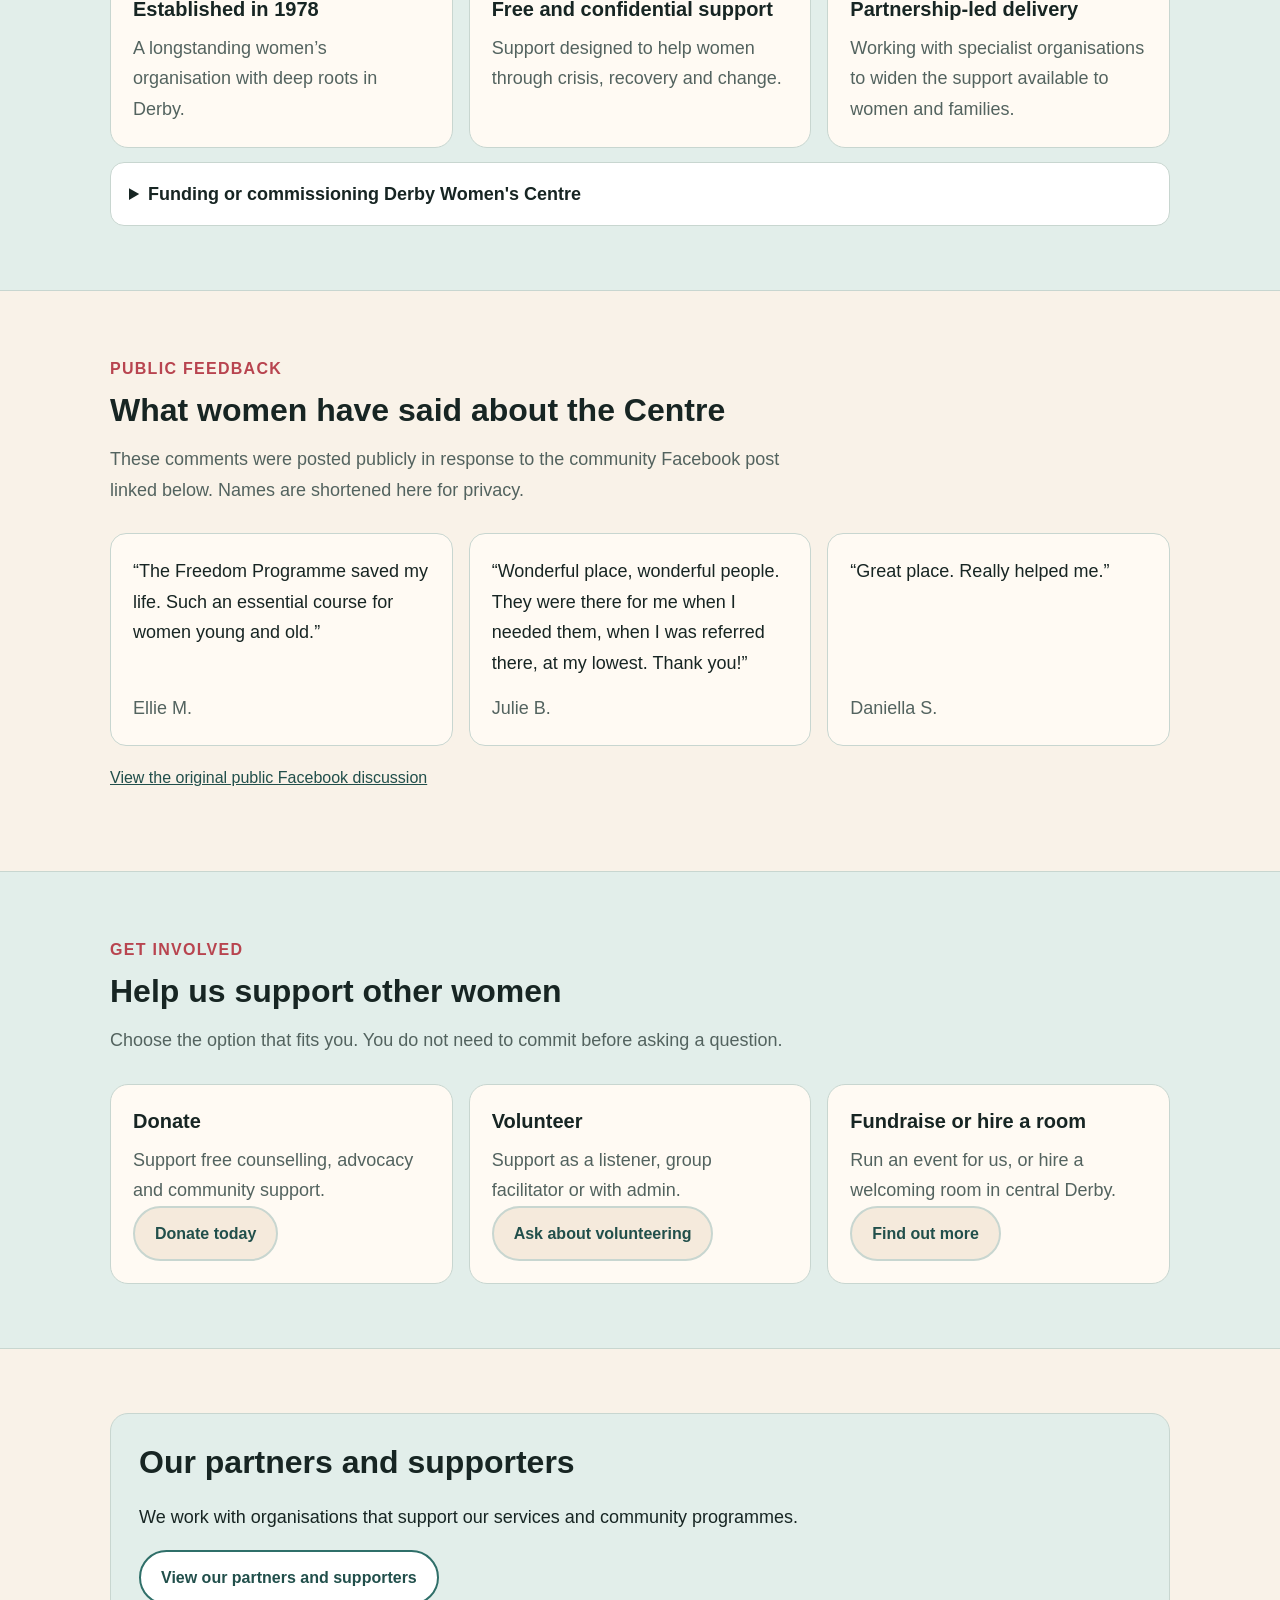
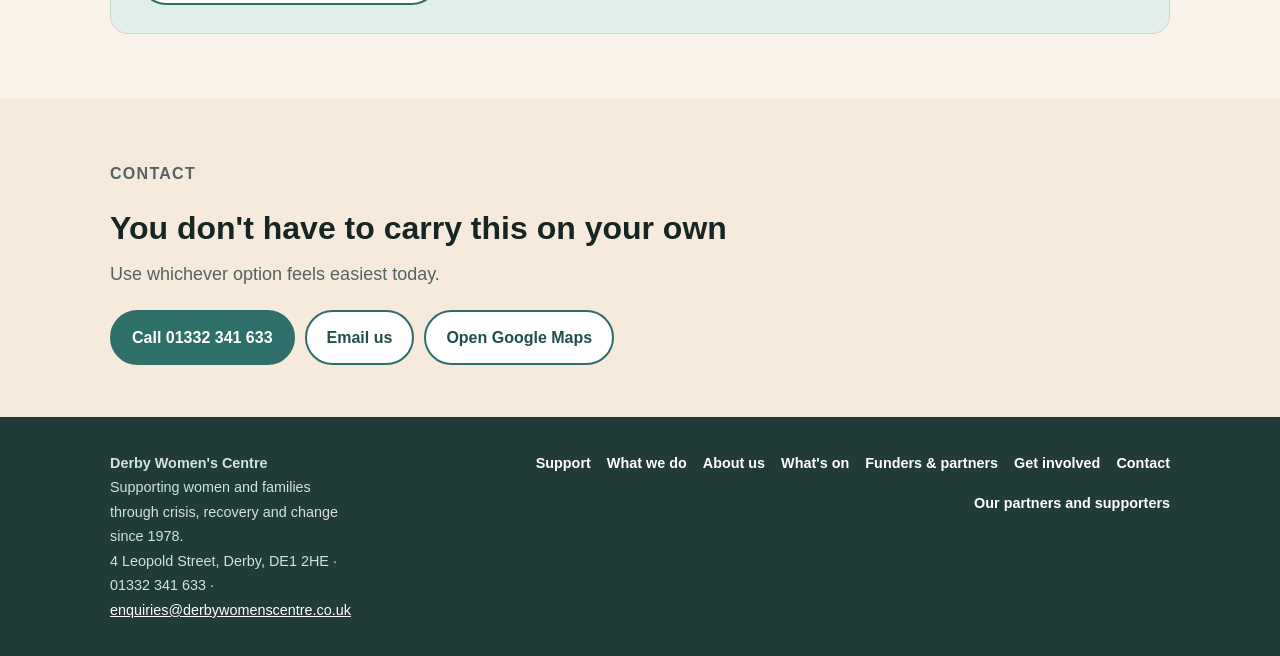
==== commit 6e2eb4cb: "Give all partners equal visibility and warm up Centre website styling" ====
--- a/index.html
+++ b/index.html
@@ -1,10 +1,11 @@
 <!DOCTYPE html>
+
 <html lang="en">
 <head>
-<meta charset="utf-8">
-<meta content="width=device-width, initial-scale=1" name="viewport">
-<meta content="Free and confidential support for women and families in Derby through crisis, recovery and change. Derby Women's Centre has served the city since 1978." name="description">
-<meta content="#3c7771" name="theme-color">
+<meta charset="utf-8"/>
+<meta content="width=device-width, initial-scale=1" name="viewport"/>
+<meta content="Free and confidential support for women and families in Derby through crisis, recovery and change. Derby Women's Centre has served the city since 1978." name="description"/>
+<meta content="#3c7771" name="theme-color"/>
 <title>Derby Women's Centre | Support, Recovery &amp; Community</title>
 <style>
 :root {
@@ -634,13 +635,13 @@
 .visit-link { display:inline-block; margin-top:18px; font-weight:700; }
 @media(max-width:700px) { .visit-grid { grid-template-columns:1fr; } }
 </style>
-</head>
+<link href="centre-theme.css" rel="stylesheet"/></head>
 <body>
 <a class="skip-link" href="#main">Skip to main content</a>
 <header>
 <div class="container header-inner">
 <a aria-current="page" aria-label="Derby Women's Centre home" class="brand" href="#top">
-<img alt="Derby Women's Centre logo" src="[data-uri]">
+<img alt="Derby Women's Centre logo" src="[data-uri]"/>
 <span class="brand-copy">
 <strong>Derby Women's Centre</strong>
 <span>EST. 1978</span>
@@ -659,7 +660,7 @@
 <a href="whats-on.html">What's on</a><a href="funders-partners.html">For funders &amp; partners</a>
 <a href="get-involved.html">Get involved</a>
 <a href="contact.html">Contact us</a>
-</nav>
+<a href="our-partners.html">Our partners and supporters</a></nav>
 </div>
 <a class="button" href="https://www.gofundme.com/f/be-their-lifeline-dwc" rel="noopener" target="_blank">Donate</a>
 </div>
@@ -766,9 +767,9 @@
 </details>
 </div>
 </section>
-<section class="section" aria-labelledby="centre-life-title"><div class="container two-col"><figure class="visit-photo"><img src="images/garden-group.jpg" alt="A group gathered around a table in the Centre garden" width="1290" height="876" loading="lazy" decoding="async"><figcaption>A group photograph in the Centre garden.</figcaption></figure><div><p class="label">At the Centre</p><h2 id="centre-life-title">Community and activities</h2><p>Groups and activities are part of life at Derby Women’s Centre. These photographs show an activity session and a visit to the Centre.</p><a class="button secondary" href="centre-visit.html">View photographs from the visit</a></div></div></section><section class="section soft" aria-labelledby="community-recognition-title">
+<section aria-labelledby="centre-life-title" class="section"><div class="container two-col"><figure class="visit-photo"><img alt="A group gathered around a table in the Centre garden" decoding="async" height="876" loading="lazy" src="images/garden-group.jpg" width="1290"/><figcaption>A group photograph in the Centre garden.</figcaption></figure><div><p class="label">At the Centre</p><h2 id="centre-life-title">Community and activities</h2><p>Groups and activities are part of life at Derby Women’s Centre. These photographs show an activity session and a visit to the Centre.</p><a class="button secondary" href="centre-visit.html">View photographs from the visit</a></div></div></section><section aria-labelledby="community-recognition-title" class="section soft">
 <div class="container community-feature">
-<img class="community-photo" src="[data-uri]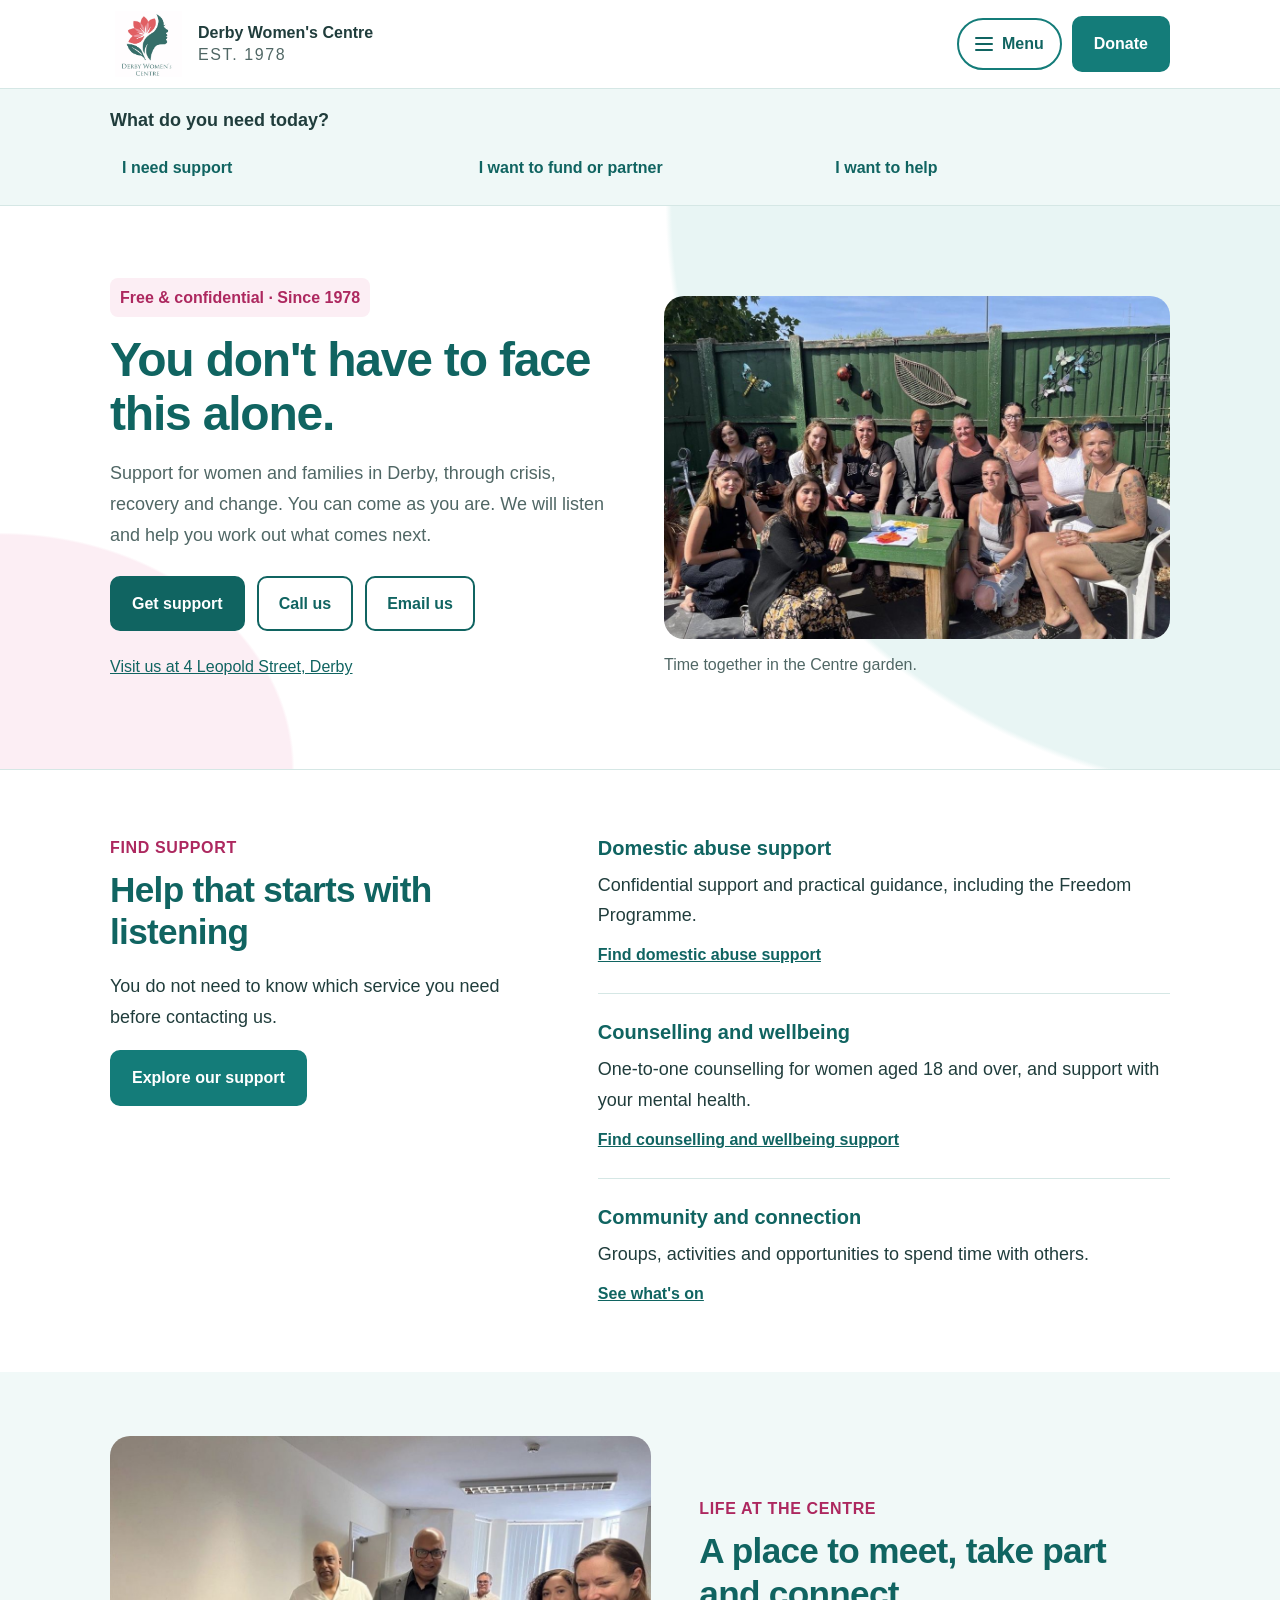
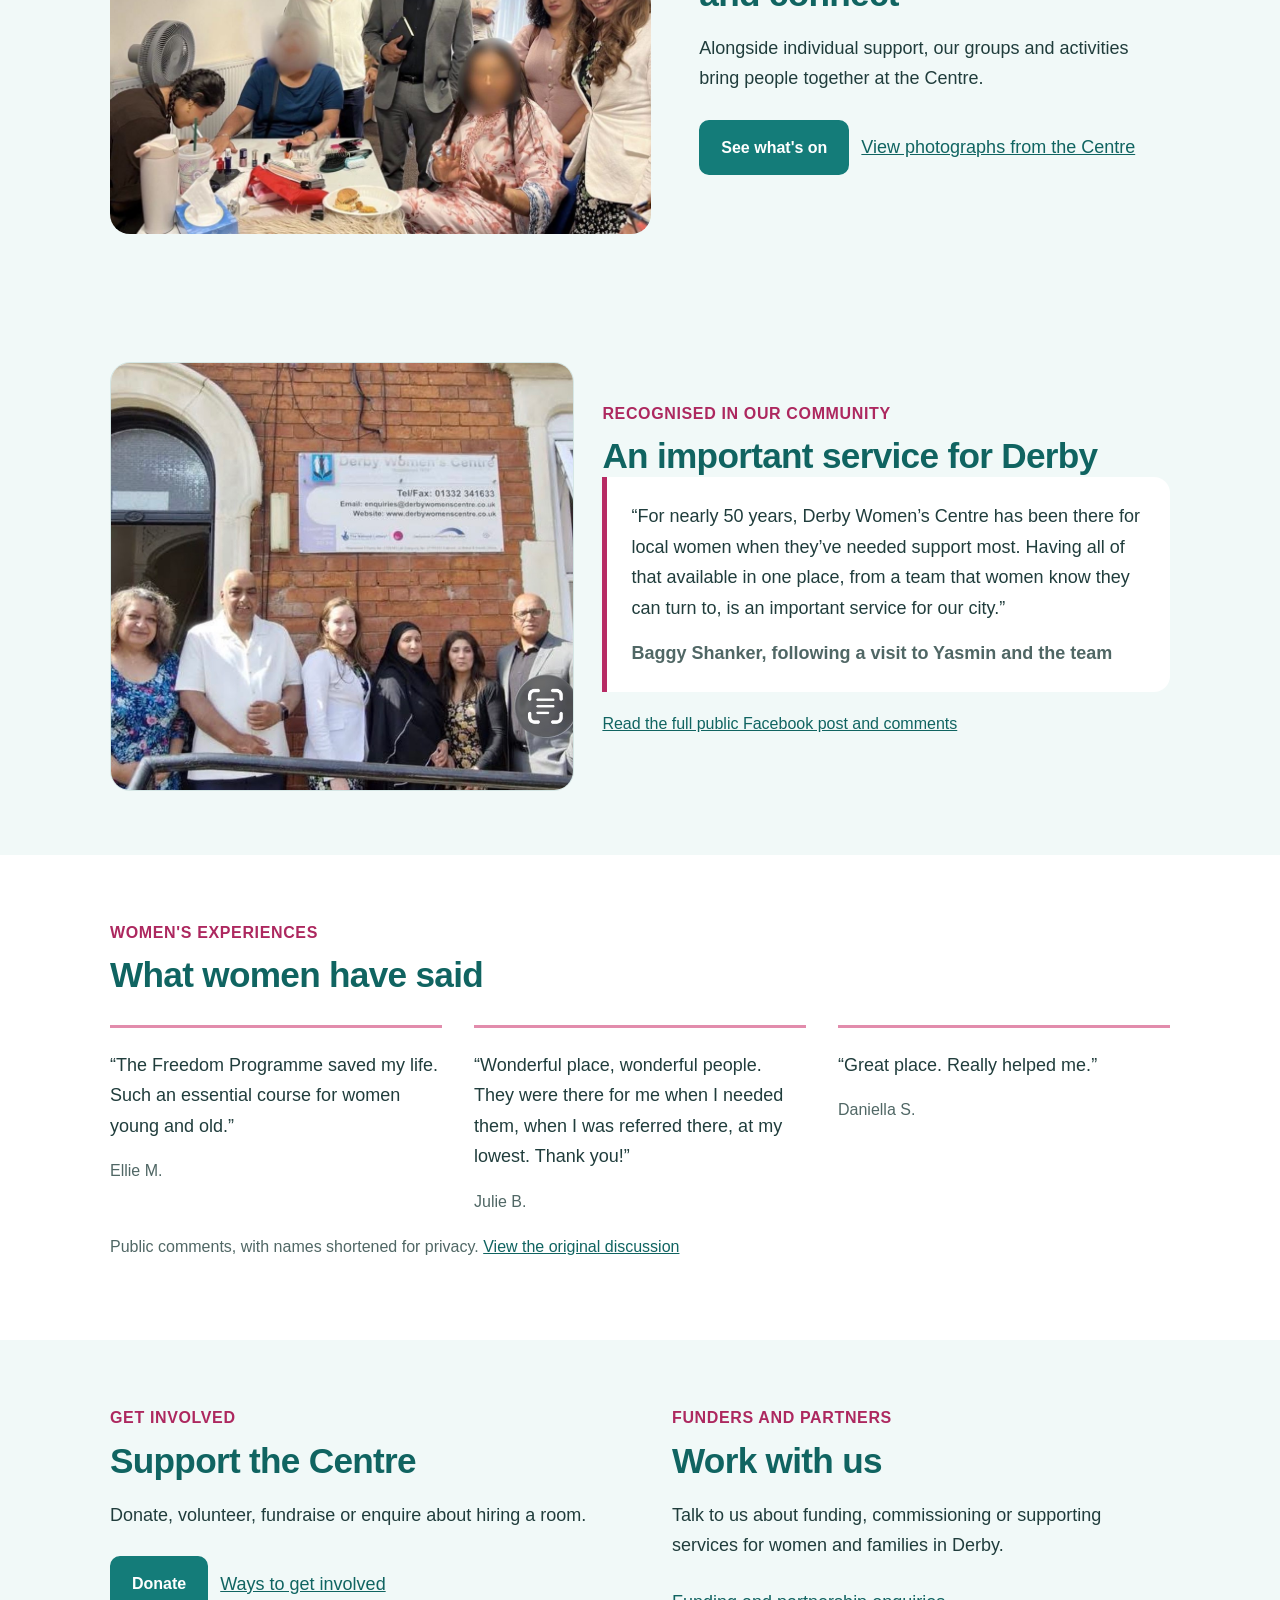
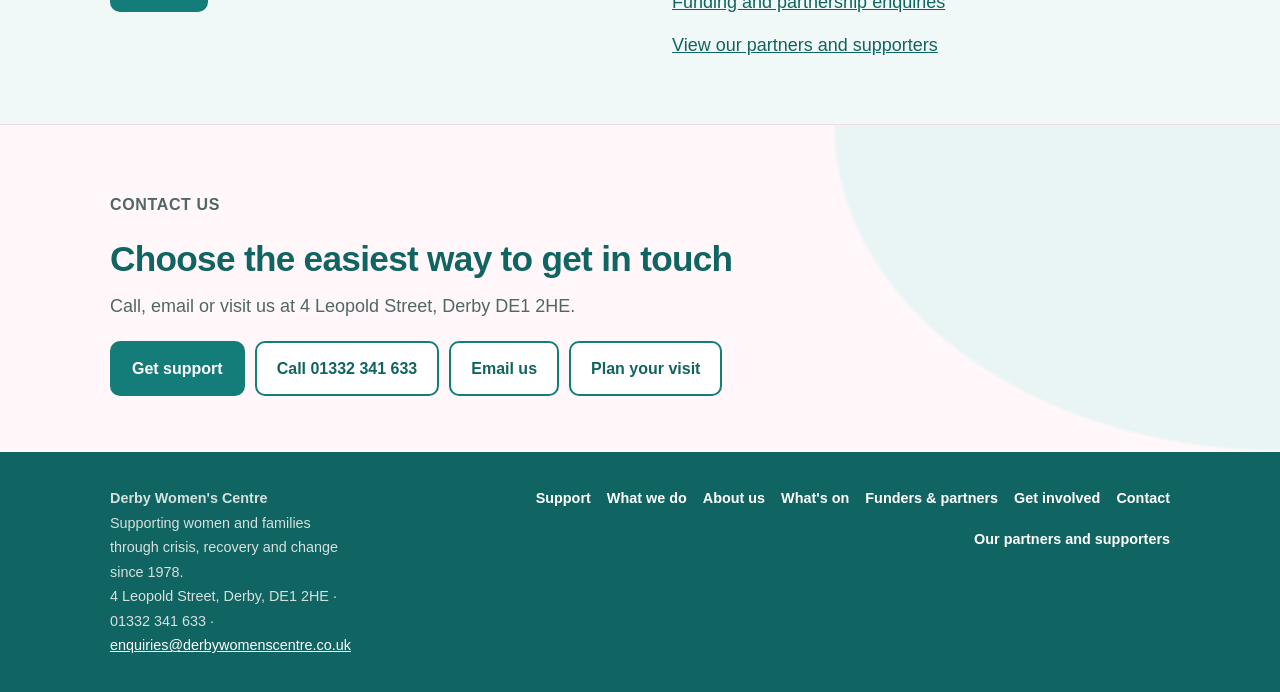
==== commit b89630c0: "Open up homepage layout and bring community photography into the hero" ====
--- a/index.html
+++ b/index.html
@@ -636,7 +636,7 @@
 @media(max-width:700px) { .visit-grid { grid-template-columns:1fr; } }
 </style>
 <link href="centre-theme.css" rel="stylesheet"/></head>
-<body>
+<body class="home-page">
 <a class="skip-link" href="#main">Skip to main content</a>
 <header>
 <div class="container header-inner">
@@ -677,97 +677,26 @@
 </div>
 </section>
 <main id="main">
-<section class="hero" id="top">
-<div class="container">
-<div class="hero-copy">
-<span class="badge">Free &amp; confidential · Since 1978</span>
+<section class="hero" id="top"><div class="container home-hero">
+<div class="hero-copy"><span class="badge">Free &amp; confidential · Since 1978</span>
 <h1>You don't have to face this alone.</h1>
-<p class="lead">Whatever brought you here today, we'll meet you where you are. Derby Women's Centre supports women and families through crisis, recovery and change.</p>
-<div class="hero-actions">
-<a class="button" href="find-support.html">I need support</a>
-<a class="button secondary" href="tel:01332341633">Call 01332 341 633</a>
-<a class="button secondary" href="what-we-do.html">See what we do</a></div>
-<div class="quick-contact">
-<strong>Prefer to visit?</strong>
-<p>
-<a href="https://www.google.com/maps/dir/?api=1&amp;destination=4+Leopold+Street,+Derby,+DE1+2HE" rel="noopener" target="_blank">
-              4 Leopold Street, Derby DE1 2HE · Open in Google Maps →
-            </a>
-</p>
-</div>
-</div>
-</div>
-</section>
-<section class="section" id="understand">
-<div class="container">
-<div class="section-head">
-<p class="label">We understand</p>
-<h2>You do not need to have the right words</h2>
-<p>You can come as you are. We will listen, without judgement, and help you work out what comes next.</p>
-</div>
-<div class="card-grid">
-<article class="card">
-<h3>You're safe here</h3>
-<p>Every conversation is confidential.</p>
-</article>
-<article class="card">
-<h3>You won't be judged</h3>
-<p>You do not need to explain everything perfectly.</p>
-</article>
-<article class="card">
-<h3>You set the pace</h3>
-<p>There is no pressure to have a plan before you contact us.</p>
-</article>
-</div>
-</div>
-</section>
-<section class="section soft" id="support">
-<div class="container">
-<div class="section-head">
-<p class="label">Find support</p>
-<h2>Start with what feels closest to where you are now</h2>
-<p>If you are not sure which service fits, call us. We can help you find the right starting point.</p>
-</div>
-<div class="support-layout">
-<article class="card feature">
-<strong class="step">CRISIS · URGENT SUPPORT</strong>
-<h3>Domestic Abuse Support</h3>
-<p>Confidential help for women experiencing physical, emotional, financial or coercive abuse, including our Freedom Programme.</p>
-<a class="button" href="tel:01332341633">Speak to someone today</a>
-</article>
-<div class="mini-stack">
-<article class="card">
-<strong class="step">RECOVERY</strong>
-<h3>Counselling</h3>
-<p>One-to-one counselling for women 18+ in a private, unhurried space.</p>
-</article>
-<article class="card">
-<strong class="step">RECOVERY</strong>
-<h3>Mental Health &amp; Wellbeing</h3>
-<p>Practical support to help you feel steadier and more like yourself.</p>
-</article>
-<article class="card">
-<strong class="step">CHANGE</strong>
-<h3>Community &amp; Belonging</h3>
-<p>Groups and drop-ins for women experiencing isolation.</p>
-</article>
-</div>
-</div>
-<div class="notice">
-<strong>If recent events have left you feeling anxious</strong>
-        Please stay away from areas where there is a risk of incident. Derby Women's Centre remains open as usual. Contact us if you are feeling worried.
-      </div>
-<details>
-<summary>See how our support journey works</summary>
-<div class="details-body">
-<p><strong>01 · Crisis:</strong> immediate, confidential support for women in danger or acute distress.</p>
-<p><strong>02 · Recovery:</strong> counselling, mental health support and therapies to rebuild stability at your own pace.</p>
-<p><strong>03 · Change:</strong> community groups, activities and peer support to help you move from surviving to belonging.</p>
-</div>
-</details>
-</div>
-</section>
-<section aria-labelledby="centre-life-title" class="section"><div class="container two-col"><figure class="visit-photo"><img alt="A group gathered around a table in the Centre garden" decoding="async" height="876" loading="lazy" src="images/garden-group.jpg" width="1290"/><figcaption>A group photograph in the Centre garden.</figcaption></figure><div><p class="label">At the Centre</p><h2 id="centre-life-title">Community and activities</h2><p>Groups and activities are part of life at Derby Women’s Centre. These photographs show an activity session and a visit to the Centre.</p><a class="button secondary" href="centre-visit.html">View photographs from the visit</a></div></div></section><section aria-labelledby="community-recognition-title" class="section soft">
+<p class="lead">Support for women and families in Derby, through crisis, recovery and change. You can come as you are. We will listen and help you work out what comes next.</p>
+<div class="hero-actions"><a class="button" href="find-support.html">Get support</a><a class="button secondary" href="tel:01332341633">Call us</a><a class="button secondary" href="mailto:enquiries@derbywomenscentre.co.uk">Email us</a></div>
+<p class="home-address"><a href="contact.html">Visit us at 4 Leopold Street, Derby</a></p></div>
+<figure class="home-hero-photo"><img src="images/garden-group.jpg" alt="A group gathered around a table in the Centre garden" width="1290" height="876" fetchpriority="high" decoding="async"><figcaption>Time together in the Centre garden.</figcaption></figure>
+</div></section>
+<section class="section" id="support"><div class="container home-support">
+<div><p class="label">Find support</p><h2>Help that starts with listening</h2><p>You do not need to know which service you need before contacting us.</p><a class="button" href="find-support.html">Explore our support</a></div>
+<div class="home-support-list">
+<article><h3>Domestic abuse support</h3><p>Confidential support and practical guidance, including the Freedom Programme.</p><a href="find-support.html">Find domestic abuse support</a></article>
+<article><h3>Counselling and wellbeing</h3><p>One-to-one counselling for women aged 18 and over, and support with your mental health.</p><a href="find-support.html">Find counselling and wellbeing support</a></article>
+<article><h3>Community and connection</h3><p>Groups, activities and opportunities to spend time with others.</p><a href="whats-on.html">See what's on</a></article>
+</div></div></section>
+<section class="section soft" id="whats-on"><div class="container home-community">
+<figure class="home-community-photo"><img src="images/indoor-activity.jpg" alt="An activity session inside Derby Women's Centre" width="1290" height="947" loading="lazy" decoding="async"></figure>
+<div><p class="label">Life at the Centre</p><h2>A place to meet, take part and connect</h2><p>Alongside individual support, our groups and activities bring people together at the Centre.</p><div class="hero-actions"><a class="button" href="whats-on.html">See what's on</a><a href="centre-visit.html">View photographs from the Centre</a></div></div>
+</div></section>
+<section aria-labelledby="community-recognition-title" class="section soft">
 <div class="container community-feature">
 <img alt="Baggy Shanker visiting Yasmin and the Derby Women's Centre team outside the Centre" class="community-photo" height="779" src="[data-uri]" width="843"/>
 <div>
@@ -781,122 +710,21 @@
 </div>
 </div>
 </section>
-<section class="section" id="whats-on">
-<div class="container">
-<div class="section-head">
-<p class="label">What's on</p>
-<h2>Join us this month</h2>
-<p>You can call ahead if you are unsure whether you need to book.</p>
-</div>
-<div class="event-list">
-<article class="event">
-<div class="event-date">By appointment</div>
-<div>
-<h3>Domestic abuse legal advice</h3>
-<p>Family Law appointments with Hopkins Solicitors, alongside our wider domestic abuse support.</p>
-</div>
-<a class="button soft" href="tel:01332341633">Ask us</a>
-</article>
-<article class="event">
-<div class="event-date">Guidance</div>
-<div>
-<h3>If you encounter the perpetrator</h3>
-<p>Practical guidance for staying safer if you're followed, approached or contacted by an abusive ex-partner.</p>
-</div>
-<a class="button soft" href="#contact">Get guidance</a>
-</article>
-</div>
-</div>
-</section>
-<section class="section soft" id="funders">
-<div class="container">
-<div class="section-head">
-<p class="label">For funders and partners</p>
-<h2>Impact you can measure, delivery you can trust</h2>
-<p>Derby Women's Centre has operated continuously since 1978. Every pound supports direct service delivery for women in Derby.</p>
-</div>
-<div class="card-grid">
-<article class="card">
-<h3>Established in 1978</h3>
-<p>A longstanding women’s organisation with deep roots in Derby.</p>
-</article>
-<article class="card">
-<h3>Free and confidential support</h3>
-<p>Support designed to help women through crisis, recovery and change.</p>
-</article>
-<article class="card">
-<h3>Partnership-led delivery</h3>
-<p>Working with specialist organisations to widen the support available to women and families.</p>
-</article>
-</div>
-<details>
-<summary>Funding or commissioning Derby Women's Centre</summary>
-<div class="details-body">
-<p>We're happy to share our track record, governance and impact reporting.</p>
-<a class="button secondary" href="mailto:enquiries@derbywomenscentre.co.uk?subject=Funding%20or%20partnership%20enquiry%20%E2%80%93%20Derby%20Women%27s%20Centre&amp;body=Hello%20Derby%20Women%27s%20Centre%2C%0A%0AI%20am%20getting%20in%20touch%20about%20a%20potential%20funding%2C%20commissioning%20or%20partnership%20opportunity.%0A%0AOrganisation%3A%0A%0AOpportunity%20/%20idea%3A%0A%0A%5BPlease%20add%20details%20here%5D%0A%0APlease%20could%20someone%20contact%20me%20to%20discuss%20this%20further%3F%0A%0AThank%20you.">Partner with us</a>
-</div>
-</details>
-</div>
-</section>
-<section aria-labelledby="reviews-title" class="section" id="stories">
-<div class="container">
-<div class="section-head">
-<p class="label">Public feedback</p>
-<h2 id="reviews-title">What women have said about the Centre</h2>
-<p>These comments were posted publicly in response to the community Facebook post linked below. Names are shortened here for privacy.</p>
-</div>
-<div class="review-grid">
-<article class="review-card"><blockquote>“The Freedom Programme saved my life. Such an essential course for women young and old.”</blockquote><footer>Ellie M.</footer></article>
-<article class="review-card"><blockquote>“Wonderful place, wonderful people. They were there for me when I needed them, when I was referred there, at my lowest. Thank you!”</blockquote><footer>Julie B.</footer></article>
-<article class="review-card"><blockquote>“Great place. Really helped me.”</blockquote><footer>Daniella S.</footer></article>
-</div>
-<p class="review-source"><a href="https://www.facebook.com/share/p/1BogHa5h95/?mibextid=wwXIfr" rel="noopener noreferrer" target="_blank">View the original public Facebook discussion</a></p>
-</div>
-</section>
-<section class="section soft" id="involved">
-<div class="container">
-<div class="section-head">
-<p class="label">Get involved</p>
-<h2>Help us support other women</h2>
-<p>Choose the option that fits you. You do not need to commit before asking a question.</p>
-</div>
-<div class="card-grid">
-<article class="card">
-<h3>Donate</h3>
-<p>Support free counselling, advocacy and community support.</p>
-<a class="button soft" href="https://www.gofundme.com/f/be-their-lifeline-dwc" rel="noopener" target="_blank">Donate today</a>
-</article>
-<article class="card">
-<h3>Volunteer</h3>
-<p>Support as a listener, group facilitator or with admin.</p>
-<a class="button soft" href="mailto:enquiries@derbywomenscentre.co.uk?subject=Volunteering%20enquiry%20%E2%80%93%20Derby%20Women%27s%20Centre&amp;body=Hello%20Derby%20Women%27s%20Centre%2C%0A%0AI%20am%20interested%20in%20volunteering%20with%20Derby%20Women%27s%20Centre.%0A%0AI%20would%20be%20interested%20in%20helping%20with%3A%0A%0AMy%20availability%20is%3A%0A%0APlease%20could%20you%20let%20me%20know%20about%20current%20opportunities%20and%20the%20next%20steps%3F%0A%0AThank%20you.">Ask about volunteering</a>
-</article>
-<article class="card">
-<h3>Fundraise or hire a room</h3>
-<p>Run an event for us, or hire a welcoming room in central Derby.</p>
-<a class="button soft" href="mailto:enquiries@derbywomenscentre.co.uk?subject=Fundraising%20enquiry%20%E2%80%93%20Derby%20Women%27s%20Centre&amp;body=Hello%20Derby%20Women%27s%20Centre%2C%0A%0AI%20am%20interested%20in%20fundraising%20for%20Derby%20Women%27s%20Centre.%0A%0AMy%20idea%20is%3A%0A%0A%5BPlease%20add%20details%20here%5D%0A%0APlease%20could%20you%20let%20me%20know%20the%20next%20steps%3F%0A%0AThank%20you.">Find out more</a>
-</article>
-</div>
-</div>
-</section>
-<section class="section">
-<div class="container">
-<div class="partner-summary"><h2>Our partners and supporters</h2><p>We work with organisations that support our services and community programmes.</p><a class="button secondary" href="our-partners.html">View our partners and supporters</a></div>
-</div>
-</section>
-<section class="footer-cta" id="contact">
-<div class="container">
-<p class="label">Contact</p>
-<h2>You don't have to carry this on your own</h2>
-<p>Use whichever option feels easiest today.</p>
-<div class="footer-actions">
-<a class="button" href="tel:01332341633">Call 01332 341 633</a>
-<a class="button secondary" href="mailto:enquiries@derbywomenscentre.co.uk?subject=General%20enquiry%20%E2%80%93%20Derby%20Women%27s%20Centre&amp;body=Hello%20Derby%20Women%27s%20Centre%2C%0A%0AI%20would%20like%20to%20make%20an%20enquiry%20about%3A%0A%0A%5BPlease%20add%20details%20here%5D%0A%0AMy%20preferred%20way%20to%20be%20contacted%20is%3A%0A%0AThank%20you.">Email us</a>
-<a class="button secondary" href="https://www.google.com/maps/dir/?api=1&amp;destination=4+Leopold+Street,+Derby,+DE1+2HE" rel="noopener" target="_blank">Open Google Maps</a>
-</div>
-</div>
-</section>
-</main>
+<section class="section" id="stories" aria-labelledby="reviews-title"><div class="container">
+<div class="section-head"><p class="label">Women's experiences</p><h2 id="reviews-title">What women have said</h2></div>
+<div class="home-quotes">
+<figure><blockquote>“The Freedom Programme saved my life. Such an essential course for women young and old.”</blockquote><figcaption>Ellie M.</figcaption></figure>
+<figure><blockquote>“Wonderful place, wonderful people. They were there for me when I needed them, when I was referred there, at my lowest. Thank you!”</blockquote><figcaption>Julie B.</figcaption></figure>
+<figure><blockquote>“Great place. Really helped me.”</blockquote><figcaption>Daniella S.</figcaption></figure>
+</div><p class="review-source">Public comments, with names shortened for privacy. <a href="https://www.facebook.com/share/p/1BogHa5h95/?mibextid=wwXIfr" target="_blank" rel="noopener noreferrer">View the original discussion</a></p>
+</div></section>
+<section class="section soft" id="involved"><div class="container home-contribute">
+<div><p class="label">Get involved</p><h2>Support the Centre</h2><p>Donate, volunteer, fundraise or enquire about hiring a room.</p><div class="hero-actions"><a class="button" href="https://www.gofundme.com/f/be-their-lifeline-dwc" target="_blank" rel="noopener">Donate</a><a href="get-involved.html">Ways to get involved</a></div></div>
+<div id="funders"><p class="label">Funders and partners</p><h2>Work with us</h2><p>Talk to us about funding, commissioning or supporting services for women and families in Derby.</p><div class="hero-actions"><a href="funders-partners.html">Funding and partnership enquiries</a><a href="our-partners.html">View our partners and supporters</a></div></div>
+</div></section>
+<section class="footer-cta" id="contact"><div class="container">
+<p class="label">Contact us</p><h2>Choose the easiest way to get in touch</h2><p>Call, email or visit us at 4 Leopold Street, Derby DE1 2HE.</p><div class="footer-actions"><a class="button" href="find-support.html">Get support</a><a class="button secondary" href="tel:01332341633">Call 01332 341 633</a><a class="button secondary" href="mailto:enquiries@derbywomenscentre.co.uk">Email us</a><a class="button secondary" href="contact.html">Plan your visit</a></div>
+</div></section></main>
 <footer>
 <div class="container footer-simple">
 <p><strong>Derby Women's Centre</strong><br/>
--- a/centre-theme.css
+++ b/centre-theme.css
@@ -1,19 +1,121 @@
-/* A warmer, consistent presentation across the Centre website. */
-:root { --cream:#f5eadc; --soft:#e2eeea; --line:#c8d6d0; }
-body { background:#f9f2e8; font-size:1.125rem; }
-header { background:#f5eadc; }
-.hero { background:#f5eadc; }
-.section.soft { background:#e2eeea; }
-.card, .review-card, .partner-card { background:#fffaf3; }
-h1 { font-size:clamp(2rem,4.5vw,3rem); line-height:1.2; }
-h2 { font-size:clamp(1.5rem,3vw,2rem); line-height:1.3; }
-h3 { font-size:1.25rem; line-height:1.4; }
+/* Reference-led DWC theme: pale curved shapes, teal and pink accents. */
+:root {
+  --teal:#147c79; --teal-dark:#106461; --coral:#b72b64;
+  --cream:#eff8f7; --soft:#fceef4; --ink:#203d3c; --muted:#506765;
+  --line:#d5e7e5; --focus:#b72b64; --radius:16px;
+}
+body {
+  background:#ffffff; color:var(--ink); font-size:1.125rem;
+  font-family:Inter, "Segoe UI", Arial, sans-serif;
+}
+header { background:#ffffff; border-bottom:1px solid var(--line); }
+.header-inner { min-height:88px; }
+.start-strip { background:#eff8f7; }
+.start-choice { background:#ffffff; border-radius:12px; }
+.hero {
+  padding:72px 0; color:var(--ink); border-bottom:1px solid var(--line);
+  background-color:#ffffff;
+  background-image:
+    radial-gradient(ellipse 48% 105% at 100% 0%, #e8f5f4 99%, transparent 100%),
+    radial-gradient(ellipse 23% 42% at 0% 100%, #fceef4 99%, transparent 100%);
+}
+.hero h1 { max-width:820px; color:var(--teal-dark); }
+.hero .lead { color:var(--muted); }
+.hero .badge { background:#fceef4; color:#ad285f; border-radius:8px; }
+.hero .button { background:var(--teal-dark); border-color:var(--teal-dark); color:#ffffff; }
+.hero .button:hover { background:#0b514f; border-color:#0b514f; }
+.hero .button.secondary { background:#ffffff; color:var(--teal-dark); border-color:var(--teal-dark); }
+.hero .button.secondary:hover { background:#eff8f7; }
+.hero .quick-contact { background:#ffffff; border-color:var(--line); border-radius:12px; }
+.hero .quick-contact a { color:var(--teal-dark); }
+.hero .quick-contact p { color:var(--ink); }
+.section { background:#ffffff; padding:64px 0; }
+.section.soft {
+  background-color:#f1f9f8; border-color:var(--line);
+  background-image:radial-gradient(ellipse 30% 95% at 100% 100%, #e5f2f1 99%, transparent 100%);
+}
+.card, .review-card, .partner-card, .partner-tile {
+  background:#ffffff; border:1px solid var(--line); border-radius:16px;
+  box-shadow:0 4px 18px rgba(16,100,97,.04);
+}
+.card { padding:28px; }
+h1 { font-size:clamp(2.2rem,4.5vw,3.4rem); line-height:1.12; letter-spacing:-.025em; }
+h2 { color:var(--teal-dark); font-size:clamp(1.6rem,3vw,2.2rem); line-height:1.2; letter-spacing:-.02em; }
+h3 { color:var(--teal-dark); font-size:1.25rem; line-height:1.4; }
 p, li, .lead, .review-card blockquote { font-size:1.125rem; }
-.label, .badge, .button, .menu-button, .call-link, .brand-copy strong, .start-choice, .review-source, .footer-links, .breadcrumb, figcaption { font-size:1rem; }
+.label, .badge, .button, .menu-button, .call-link, .brand-copy strong,
+.start-choice, .review-source, .footer-links, .breadcrumb, figcaption { font-size:1rem; }
 .brand-copy span, .start-choice small, .step { font-size:1rem; }
-.partner-summary { padding:28px; background:#e2eeea; border-radius:18px; border:1px solid #c8d6d0; }
-.partner-grid { display:grid; grid-template-columns:repeat(3,minmax(0,1fr)); gap:24px; margin-top:32px; }
-.partner-tile { display:flex; align-items:center; justify-content:center; min-height:180px; padding:28px; background:#fffaf3; border:1px solid #c8d6d0; border-radius:18px; text-align:center; }
-.partner-tile h2 { font-size:1.25rem; line-height:1.4; overflow-wrap:anywhere; }
+.label { color:#ad285f; letter-spacing:.04em; }
+.button { border-radius:10px; }
+.button.secondary, .button.light { background:#ffffff; }
+.footer-cta {
+  background-color:#fff7fa;
+  background-image:radial-gradient(ellipse 35% 100% at 100% 0%, #e8f5f4 99%, transparent 100%);
+  border-top:1px solid #efdce5;
+}
+footer { background:#106461; }
+.review-card footer { background:transparent; }
+.partner-summary {
+  padding:32px; border-radius:16px; border:1px solid var(--line);
+  background-color:#eff8f7;
+  background-image:radial-gradient(ellipse 28% 100% at 100% 100%, #fceef4 99%, transparent 100%);
+}
+.partner-grid {
+  display:grid; grid-template-columns:repeat(3,minmax(0,1fr)); gap:24px; margin-top:32px;
+}
+.partner-tile {
+  display:flex; align-items:center; justify-content:center; min-height:180px;
+  padding:28px; text-align:center; border-top:3px solid #e28cac;
+}
+.partner-tile h2 { font-size:1.25rem; line-height:1.4; letter-spacing:0; overflow-wrap:anywhere; }
 @media(max-width:760px) { .partner-grid { grid-template-columns:repeat(2,minmax(0,1fr)); } }
-@media(max-width:520px) { .partner-grid { grid-template-columns:1fr; } h1 { font-size:2rem; } .partner-tile { min-height:150px; } }
+@media(max-width:520px) {
+  .hero { padding:48px 0; background-image:
+    radial-gradient(ellipse 65% 52% at 100% 0%, #e8f5f4 99%, transparent 100%),
+    radial-gradient(ellipse 35% 24% at 0% 100%, #fceef4 99%, transparent 100%); }
+  .section { padding:44px 0; }
+  .partner-grid { grid-template-columns:1fr; }
+  .partner-tile { min-height:150px; }
+  .card, .partner-summary { padding:24px; }
+}
+
+/* Community-led homepage: photographs and open sections. */
+.home-page .start-strip { border-bottom:1px solid var(--line); }
+.home-page .start-choice { background:transparent; border:0; border-radius:0; padding:8px 12px; }
+.home-page .start-choice small { display:none; }
+.home-page .home-hero { display:grid; grid-template-columns:1fr 1fr; gap:48px; align-items:center; }
+.home-page .hero h1 { font-size:clamp(2rem,4vw,3rem); }
+.home-page .home-hero-photo, .home-page .home-community-photo { margin:0; }
+.home-page .home-hero-photo img, .home-page .home-community-photo img { width:100%; height:auto; border-radius:20px; display:block; }
+.home-page .home-hero-photo figcaption { margin-top:12px; color:var(--muted); }
+.home-page .home-address { margin-top:22px; font-size:1rem; }
+.home-page .home-support { display:grid; grid-template-columns:1fr 1.35fr; gap:64px; align-items:start; }
+.home-page .home-support-list { display:grid; gap:24px; }
+.home-page .home-support-list article { border-bottom:1px solid var(--line); padding-bottom:24px; }
+.home-page .home-support-list article:last-child { border-bottom:0; padding-bottom:0; }
+.home-page .home-support-list p { margin:8px 0; }
+.home-page .home-support-list a { font-weight:700; font-size:1rem; }
+.home-page .home-community { display:grid; grid-template-columns:1.15fr 1fr; gap:48px; align-items:center; }
+.home-page .home-community .hero-actions { align-items:center; }
+.home-page .home-quotes { display:grid; grid-template-columns:1fr 1fr 1fr; gap:32px; }
+.home-page .home-quotes figure { margin:0; padding-top:22px; border-top:3px solid #e28cac; }
+.home-page .home-quotes blockquote { margin:0; font-size:1.125rem; line-height:1.7; }
+.home-page .home-quotes figcaption { margin-top:16px; color:var(--muted); }
+.home-page .home-contribute { display:grid; grid-template-columns:1fr 1fr; gap:64px; }
+.home-page .home-contribute .hero-actions { align-items:center; }
+.home-page .community-photo { border-radius:20px; height:auto; box-shadow:none; }
+.home-page .section { border-top:0; }
+.home-page .section.soft { background-image:none; }
+.home-page .footer-cta { padding:56px 0; }
+@media(max-width:850px) {
+ .home-page .home-hero, .home-page .home-support, .home-page .home-community { grid-template-columns:1fr; gap:32px; }
+ .home-page .home-hero-photo { max-width:650px; }
+ .home-page .home-quotes { grid-template-columns:1fr; gap:28px; }
+}
+@media(max-width:600px) {
+ .home-page .home-contribute { grid-template-columns:1fr; gap:36px; }
+ .home-page .hero { padding:36px 0 44px; }
+ .home-page .home-hero-photo img, .home-page .home-community-photo img { border-radius:14px; }
+ .home-page .start-choice { padding:8px 0; }
+}
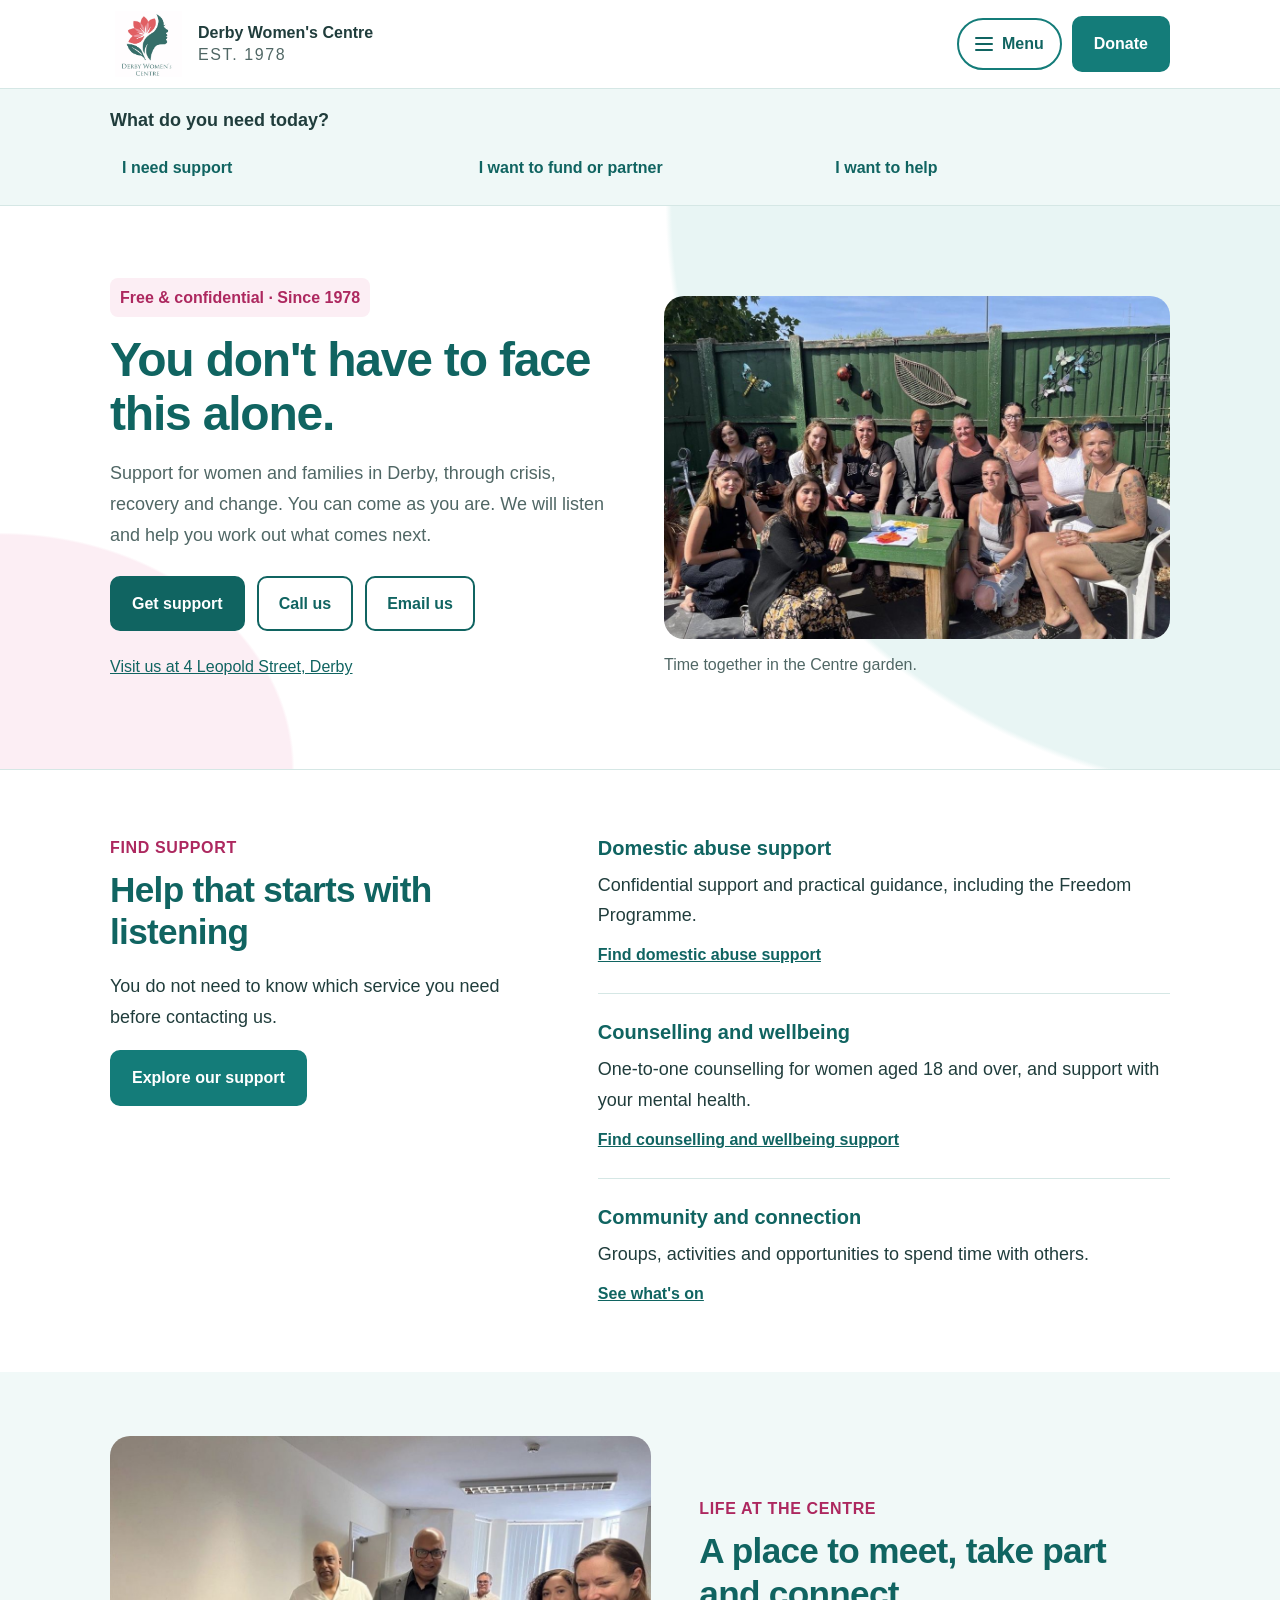
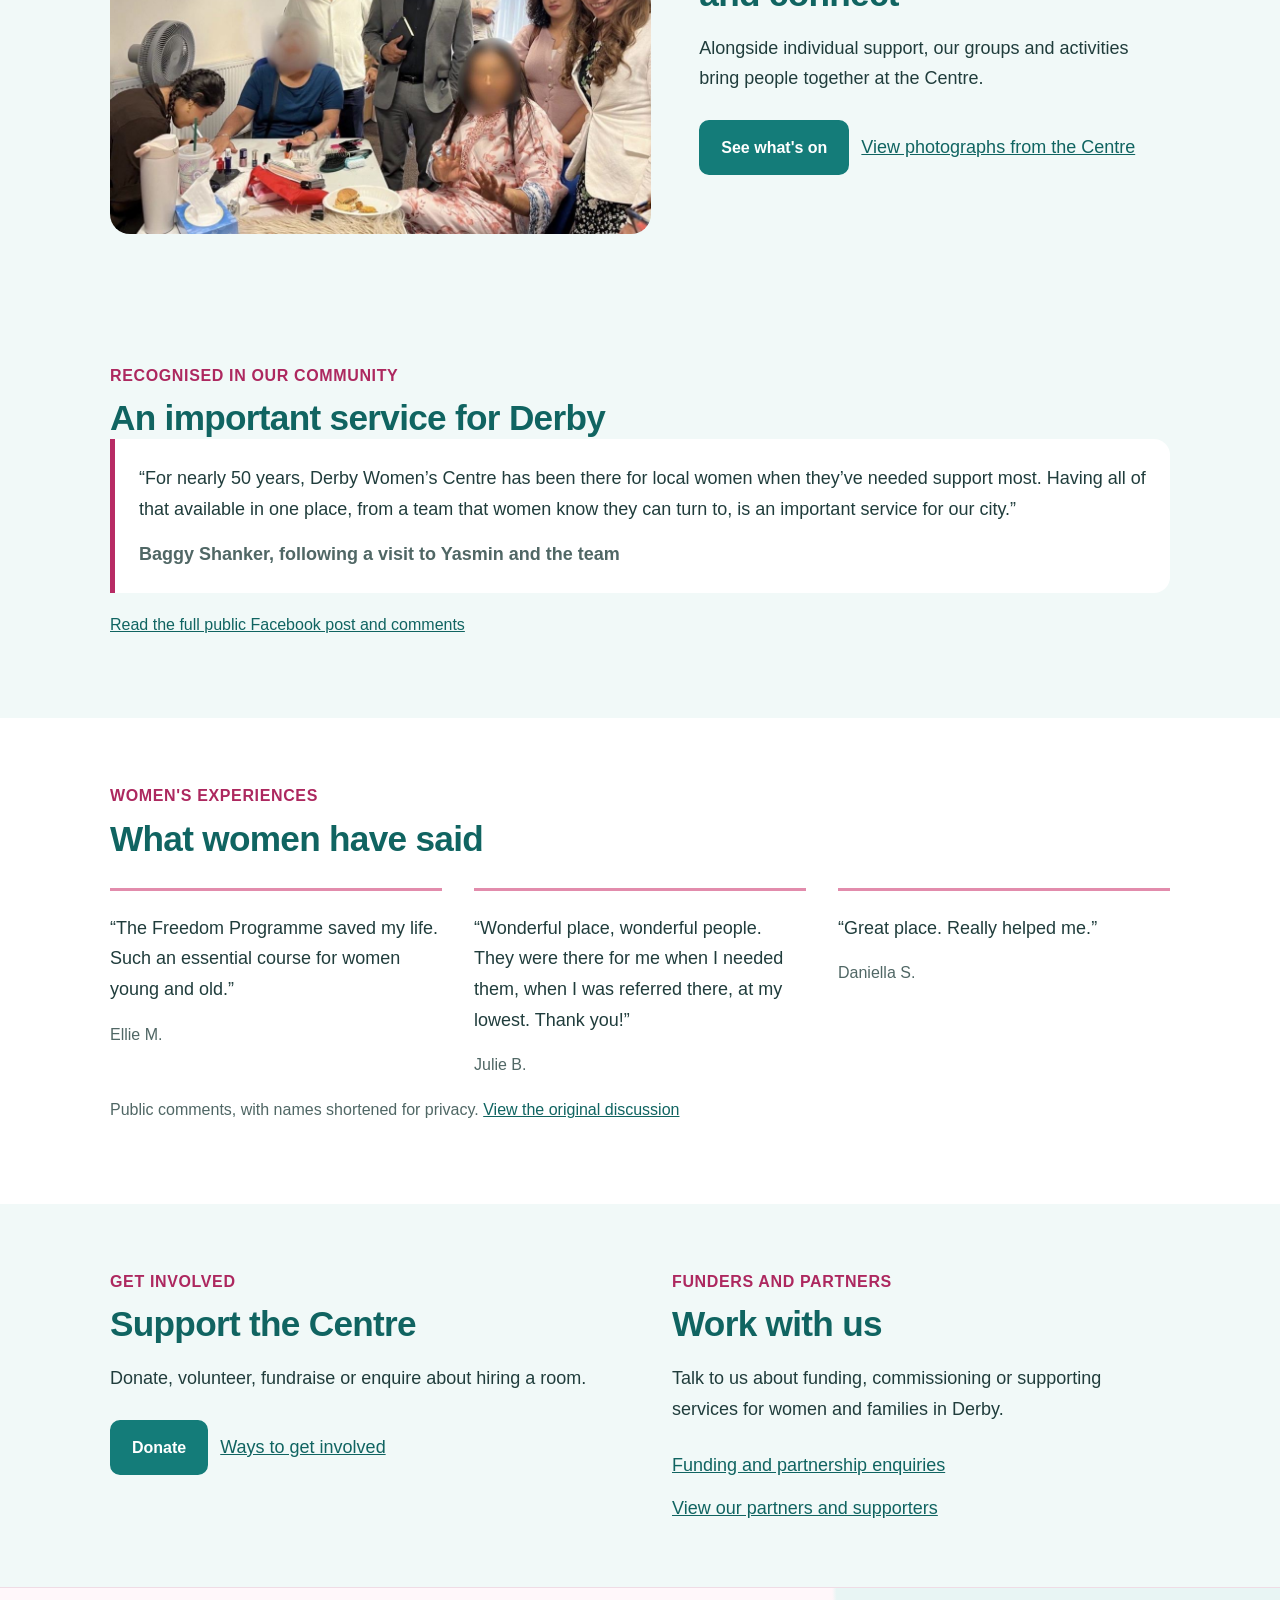
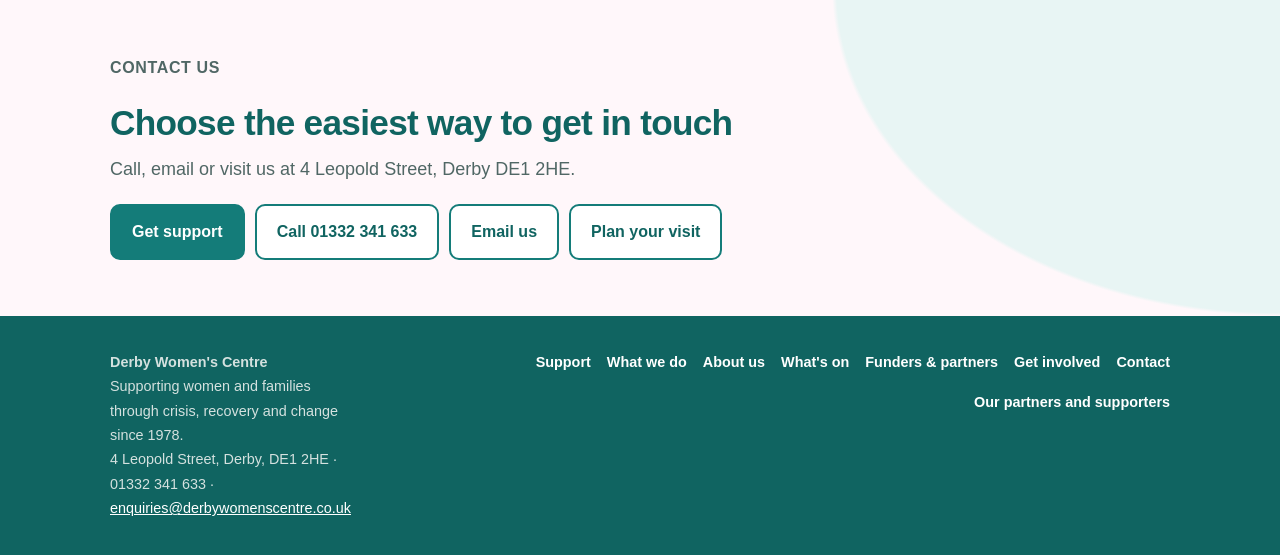
==== commit 75061740: "Remove requested visitor photos from all website pages" ====
--- a/index.html
+++ b/index.html
@@ -412,7 +412,7 @@
 
 .community-feature {
   display:grid;
-  grid-template-columns:minmax(0, .9fr) minmax(0, 1.1fr);
+  grid-template-columns:minmax(0, 1fr);
   gap:28px;
   align-items:center;
 }
@@ -698,7 +698,7 @@
 </div></section>
 <section aria-labelledby="community-recognition-title" class="section soft">
 <div class="container community-feature">
-<img alt="Baggy Shanker visiting Yasmin and the Derby Women's Centre team outside the Centre" class="community-photo" height="779" src="[data-uri]" width="843"/>
+
 <div>
 <p class="label">Recognised in our community</p>
 <h2 id="community-recognition-title">An important service for Derby</h2>
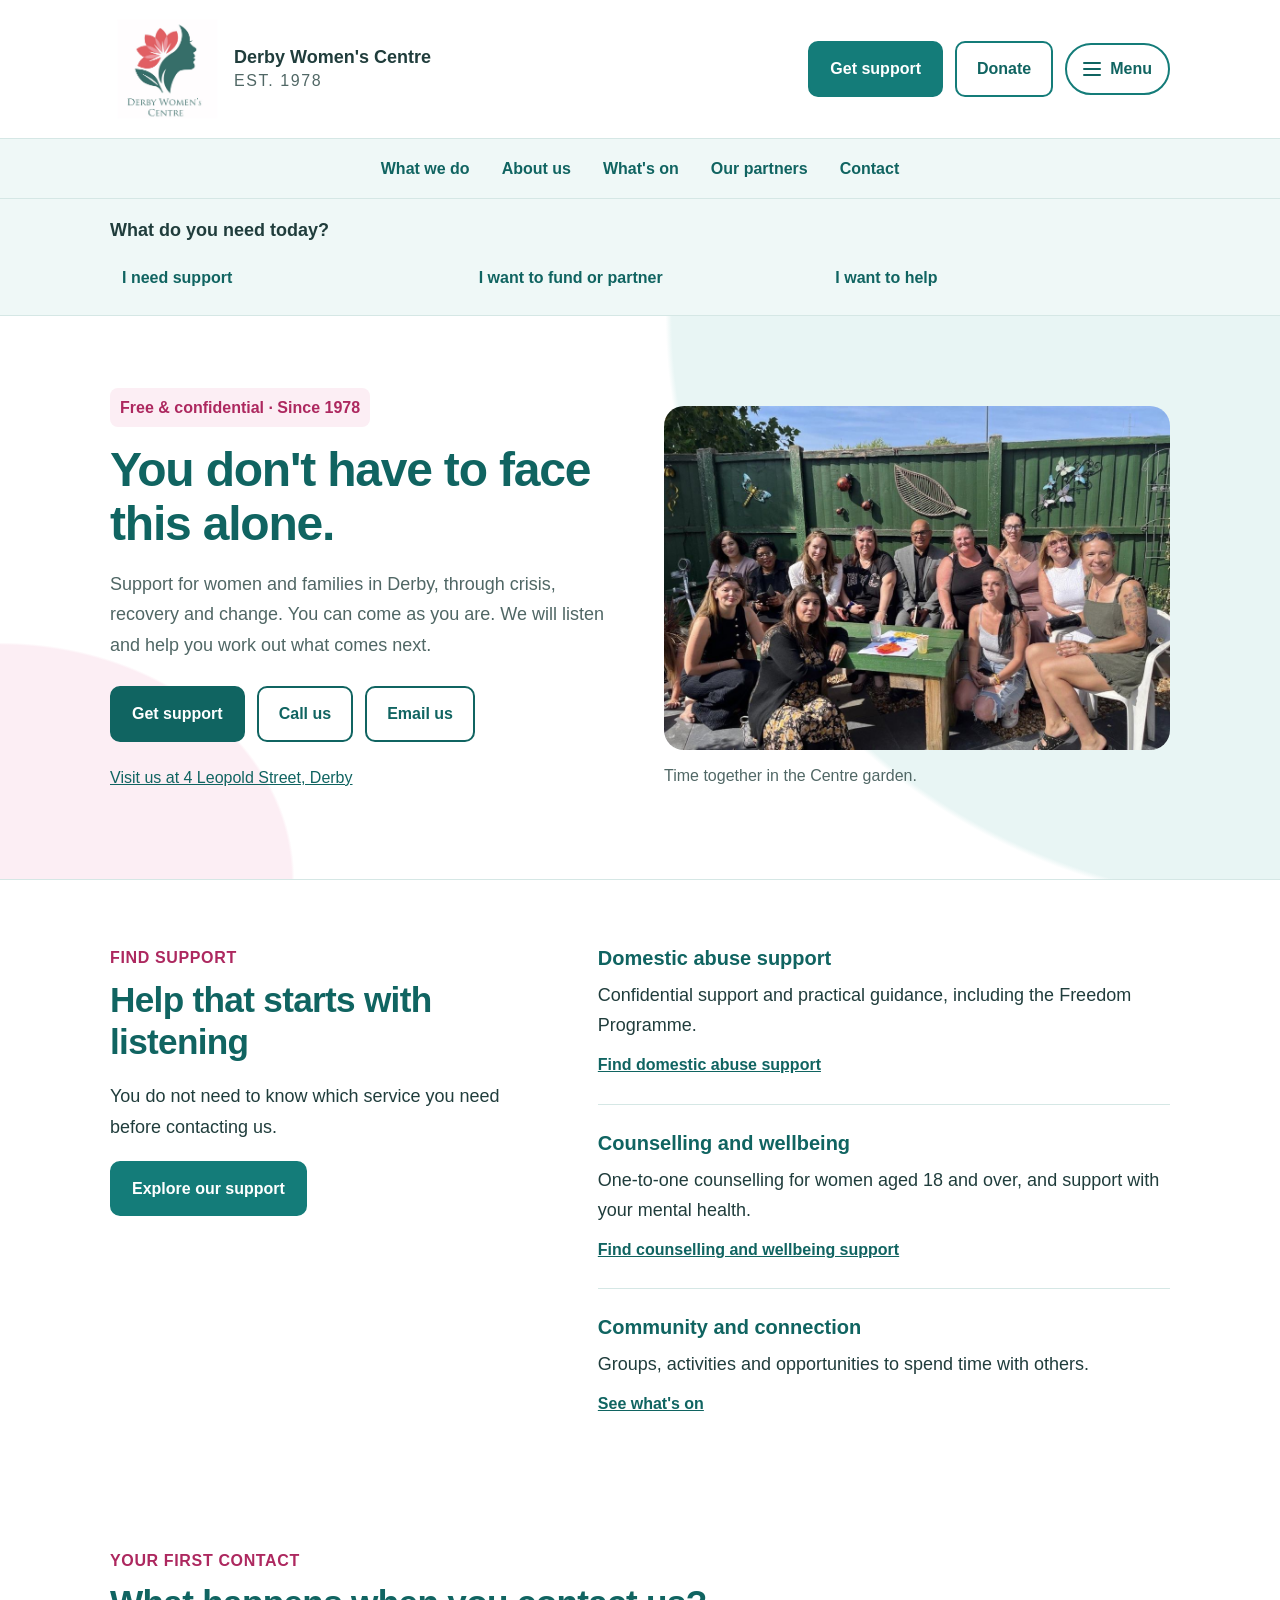
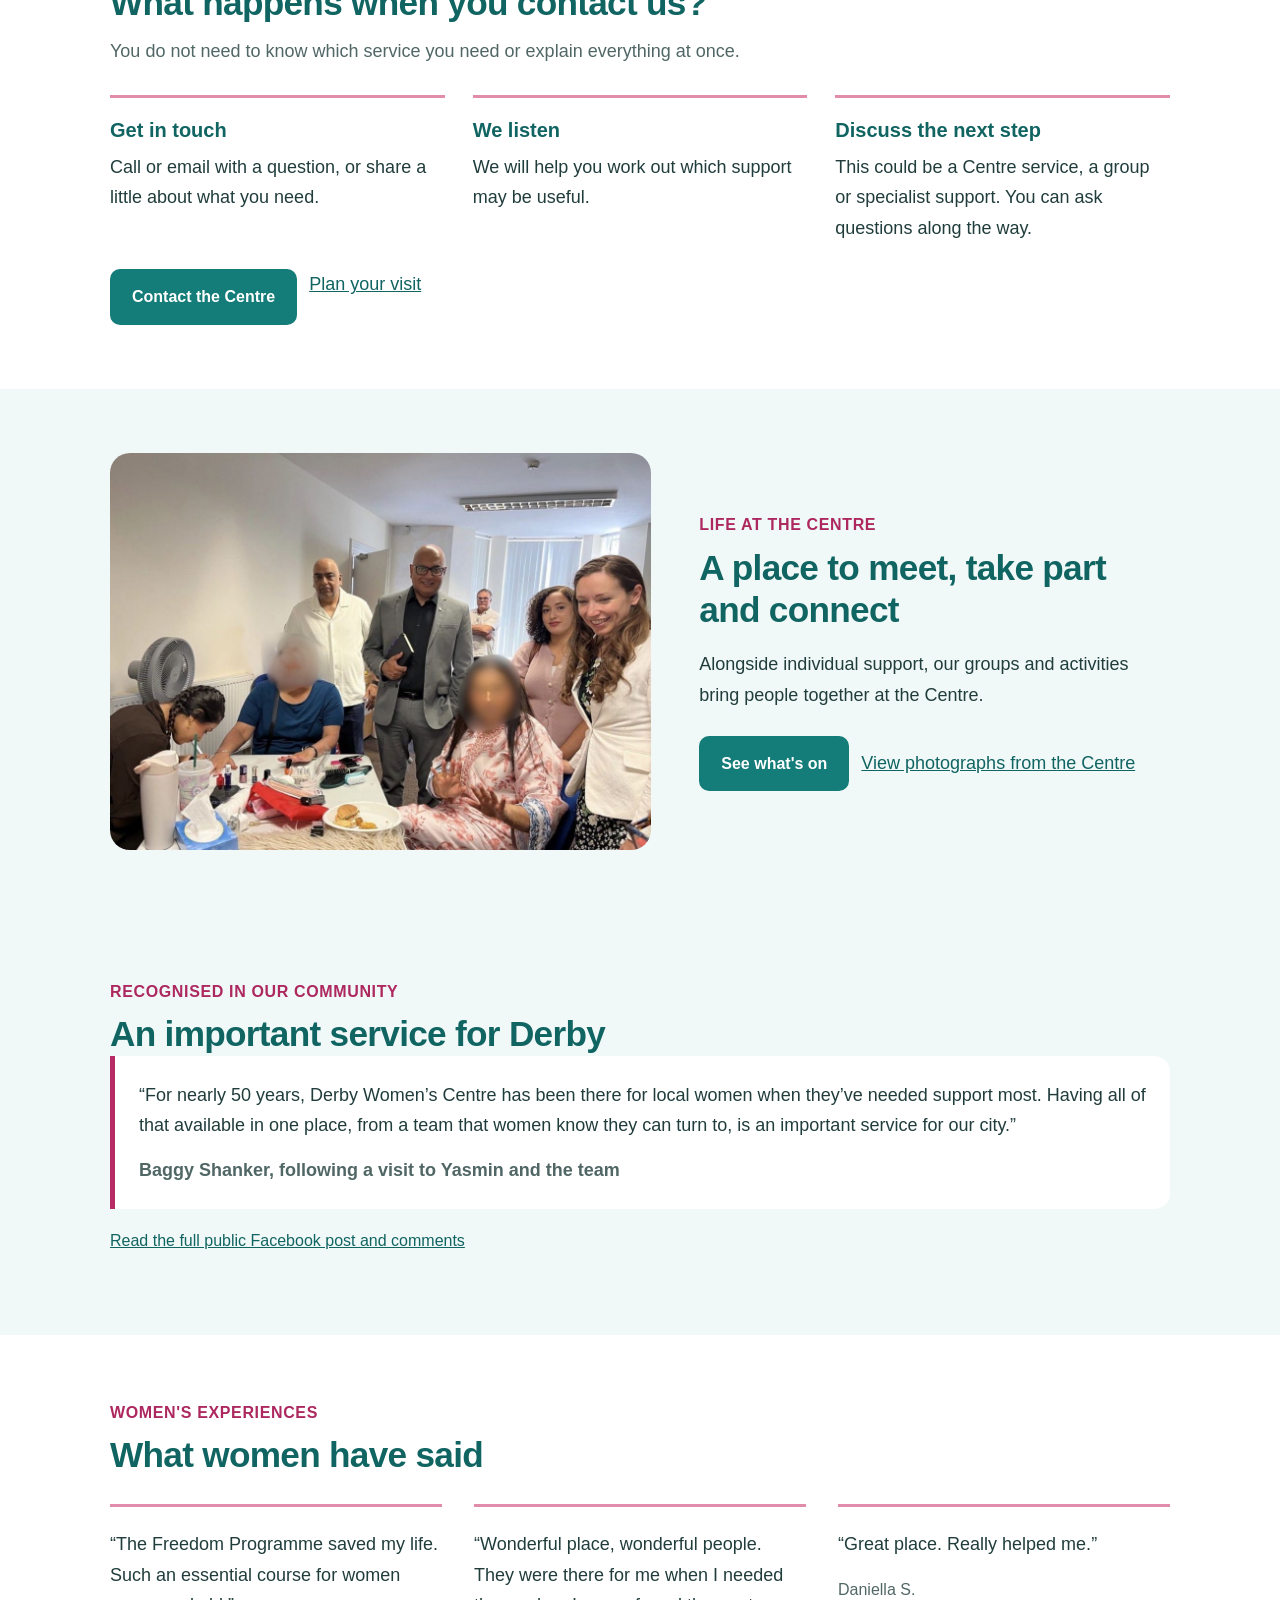
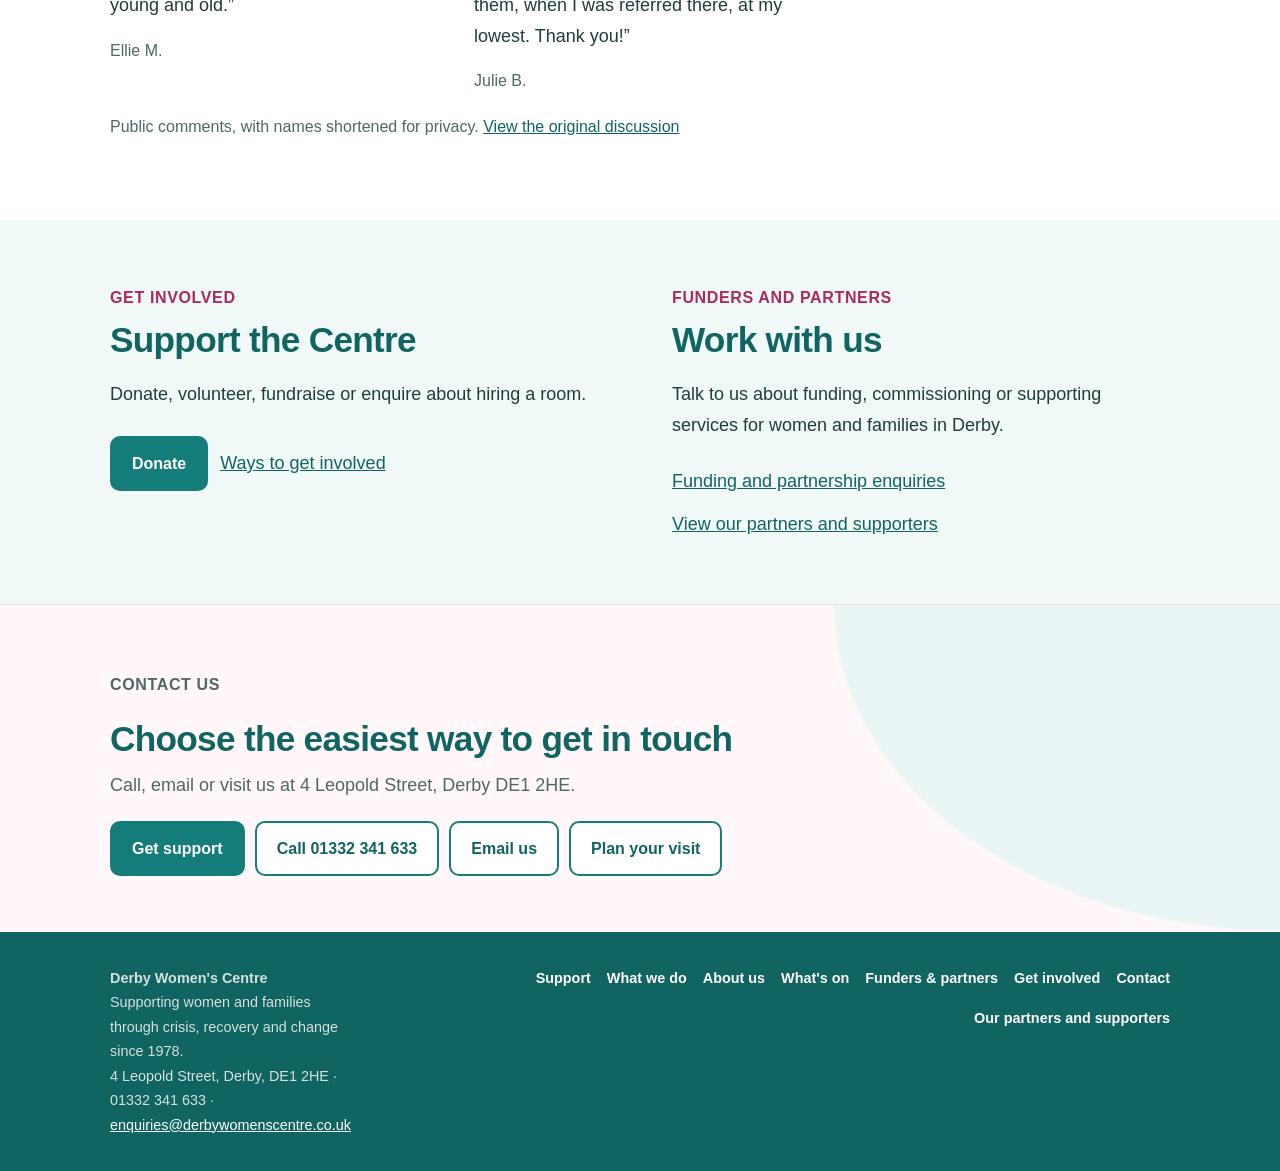
==== commit cd7e2d41: "Enlarge Centre logo and improve support navigation and visiting guidance" ====
--- a/index.html
+++ b/index.html
@@ -648,6 +648,7 @@
 </span>
 </a>
 <div class="header-actions">
+<a class="button header-support" href="find-support.html">Get support</a>
 <div class="menu-wrap">
 <button aria-controls="siteMenu" aria-expanded="false" class="menu-button" id="menuButton" type="button">
 <span aria-hidden="true" class="menu-icon"><span></span></span>
@@ -662,9 +663,10 @@
 <a href="contact.html">Contact us</a>
 <a href="our-partners.html">Our partners and supporters</a></nav>
 </div>
-<a class="button" href="https://www.gofundme.com/f/be-their-lifeline-dwc" rel="noopener" target="_blank">Donate</a>
-</div>
-</div>
+<a class="button secondary header-donate" href="https://www.gofundme.com/f/be-their-lifeline-dwc" rel="noopener" target="_blank">Donate</a>
+</div>
+</div>
+<nav class="desktop-nav" aria-label="Main navigation"><a href="what-we-do.html">What we do</a><a href="about-us.html">About us</a><a href="whats-on.html">What's on</a><a href="our-partners.html">Our partners</a><a href="contact.html">Contact</a></nav>
 </header>
 <section aria-label="Choose what you need" class="start-strip">
 <div class="container start-inner">
@@ -692,6 +694,14 @@
 <article><h3>Counselling and wellbeing</h3><p>One-to-one counselling for women aged 18 and over, and support with your mental health.</p><a href="find-support.html">Find counselling and wellbeing support</a></article>
 <article><h3>Community and connection</h3><p>Groups, activities and opportunities to spend time with others.</p><a href="whats-on.html">See what's on</a></article>
 </div></div></section>
+<section class="section" id="first-contact"><div class="container">
+<div class="section-head"><p class="label">Your first contact</p><h2>What happens when you contact us?</h2><p>You do not need to know which service you need or explain everything at once.</p></div>
+<div class="contact-steps">
+<article><h3>Get in touch</h3><p>Call or email with a question, or share a little about what you need.</p></article>
+<article><h3>We listen</h3><p>We will help you work out which support may be useful.</p></article>
+<article><h3>Discuss the next step</h3><p>This could be a Centre service, a group or specialist support. You can ask questions along the way.</p></article>
+</div><div class="hero-actions"><a class="button" href="contact.html">Contact the Centre</a><a href="contact.html#visit">Plan your visit</a></div>
+</div></section>
 <section class="section soft" id="whats-on"><div class="container home-community">
 <figure class="home-community-photo"><img src="images/indoor-activity.jpg" alt="An activity session inside Derby Women's Centre" width="1290" height="947" loading="lazy" decoding="async"></figure>
 <div><p class="label">Life at the Centre</p><h2>A place to meet, take part and connect</h2><p>Alongside individual support, our groups and activities bring people together at the Centre.</p><div class="hero-actions"><a class="button" href="whats-on.html">See what's on</a><a href="centre-visit.html">View photographs from the Centre</a></div></div>
--- a/centre-theme.css
+++ b/centre-theme.css
@@ -119,3 +119,37 @@
  .home-page .home-hero-photo img, .home-page .home-community-photo img { border-radius:14px; }
  .home-page .start-choice { padding:8px 0; }
 }
+
+/* Larger Centre identity and clearer routes into support. */
+header .header-inner { min-height:138px; padding-top:14px; padding-bottom:14px; }
+header .brand img { width:110px; height:110px; }
+header .brand-copy strong { font-size:1.125rem; }
+header .header-actions { gap:12px; flex-wrap:wrap; justify-content:flex-end; }
+header .header-support { order:0; }
+header .header-donate { order:1; }
+header .menu-wrap { order:2; }
+.desktop-nav { display:flex; flex-wrap:wrap; justify-content:center; gap:12px 32px; padding:12px 16px; border-top:1px solid var(--line); background:var(--cream); }
+.desktop-nav a { font-size:1rem; font-weight:600; text-decoration:none; padding:4px 0; }
+.desktop-nav a:hover, .desktop-nav a[aria-current="page"] { text-decoration:underline; text-underline-offset:6px; }
+.contact-steps { display:grid; grid-template-columns:repeat(3,minmax(0,1fr)); gap:28px; }
+.contact-steps article { padding-top:18px; border-top:3px solid #e28cac; }
+.contact-steps p { margin:8px 0 0; }
+.visit-guidance { margin-top:24px; padding:24px; border:1px solid var(--line); border-radius:16px; background:var(--cream); }
+.visit-guidance p { margin:8px 0 0; }
+@media(max-width:900px) { .desktop-nav { display:none; } }
+@media(max-width:700px) {
+ header .header-inner { min-height:0; flex-wrap:wrap; gap:12px; padding-top:12px; padding-bottom:12px; }
+ header .brand img { width:85px; height:85px; }
+ header .brand-copy strong { font-size:1rem; }
+ header .brand-copy span { font-size:.875rem; }
+ header .header-actions { width:100%; justify-content:flex-start; gap:8px; }
+ header .header-actions .button, header .menu-button { padding:10px 12px; min-height:44px; font-size:1rem; }
+ header .header-support { flex:1; }
+ header .dropdown-menu { right:0; width:min(310px,calc(100vw - 24px)); }
+ .contact-steps { grid-template-columns:1fr; gap:22px; }
+}
+@media(min-width:701px) and (max-width:900px) {
+ header .brand-copy { max-width:155px; }
+ header .header-actions { gap:8px; }
+ header .header-actions .button, header .menu-button { padding:10px 12px; }
+}
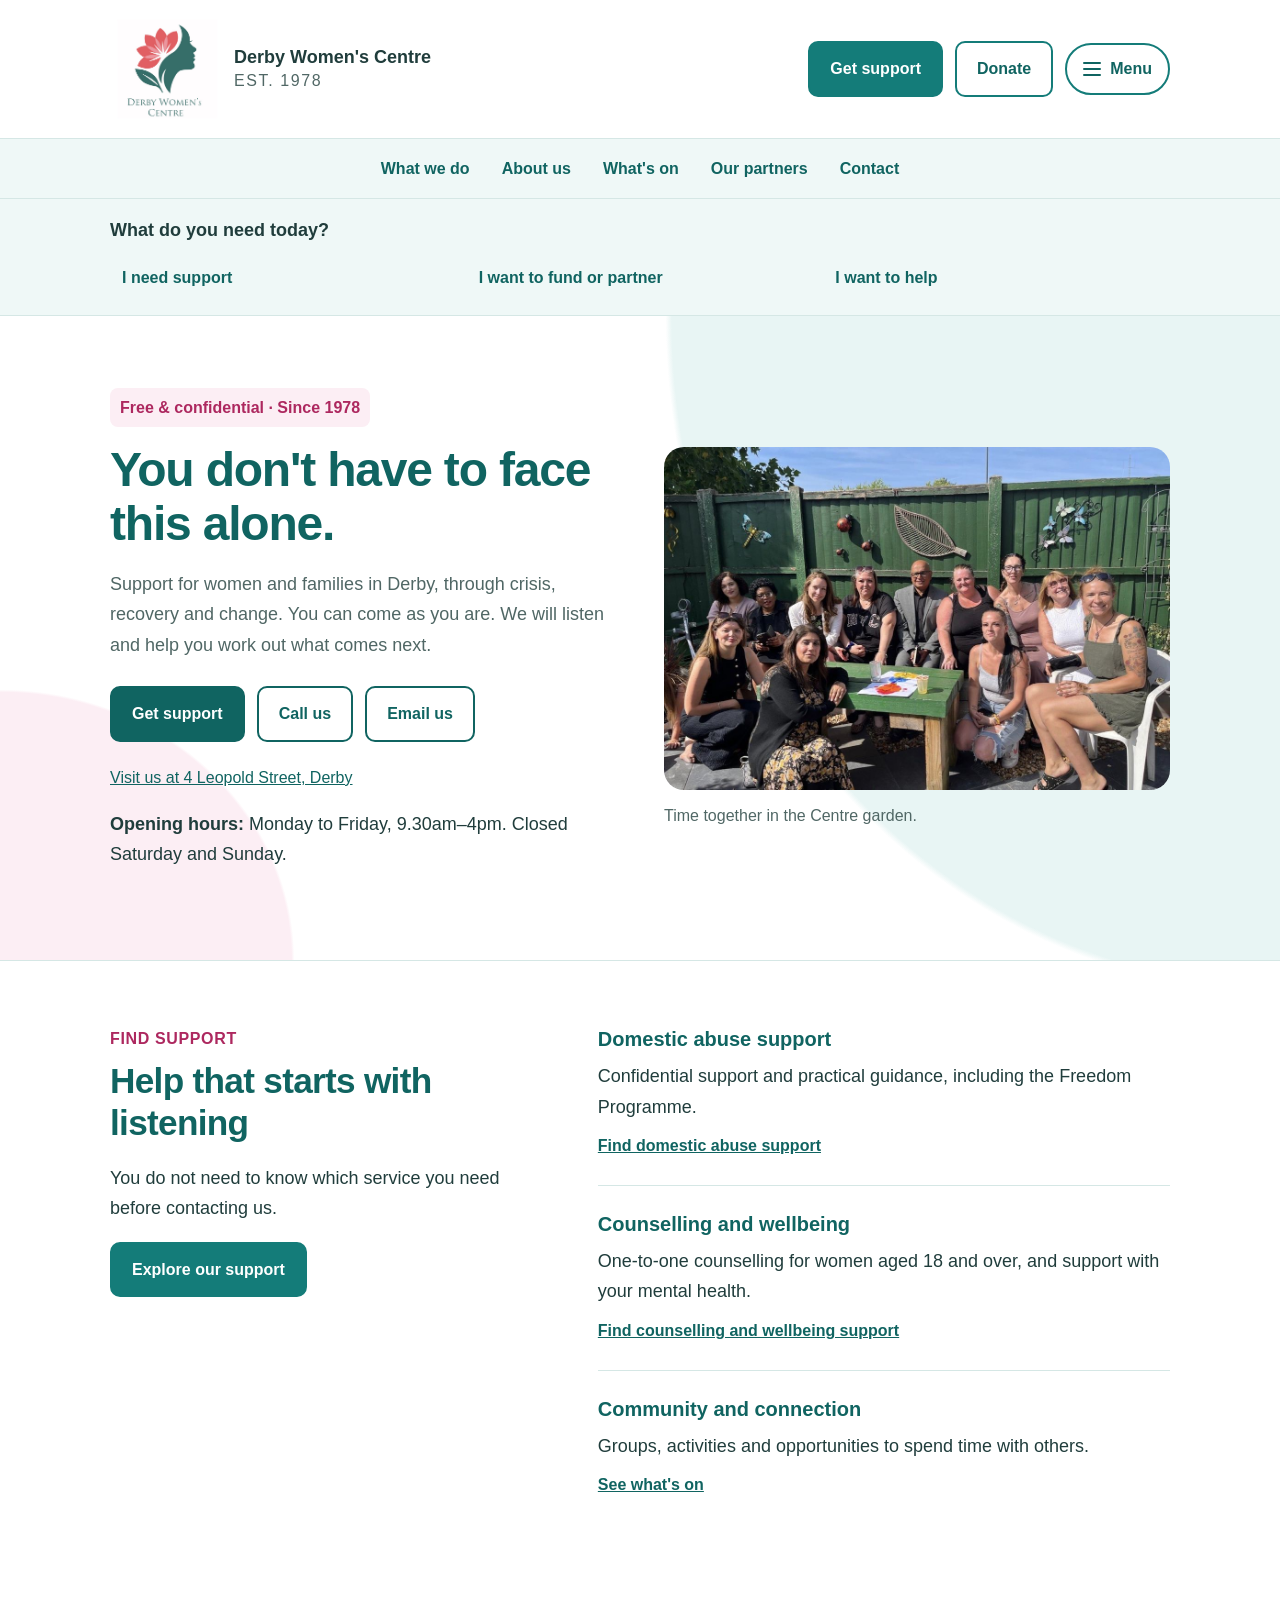
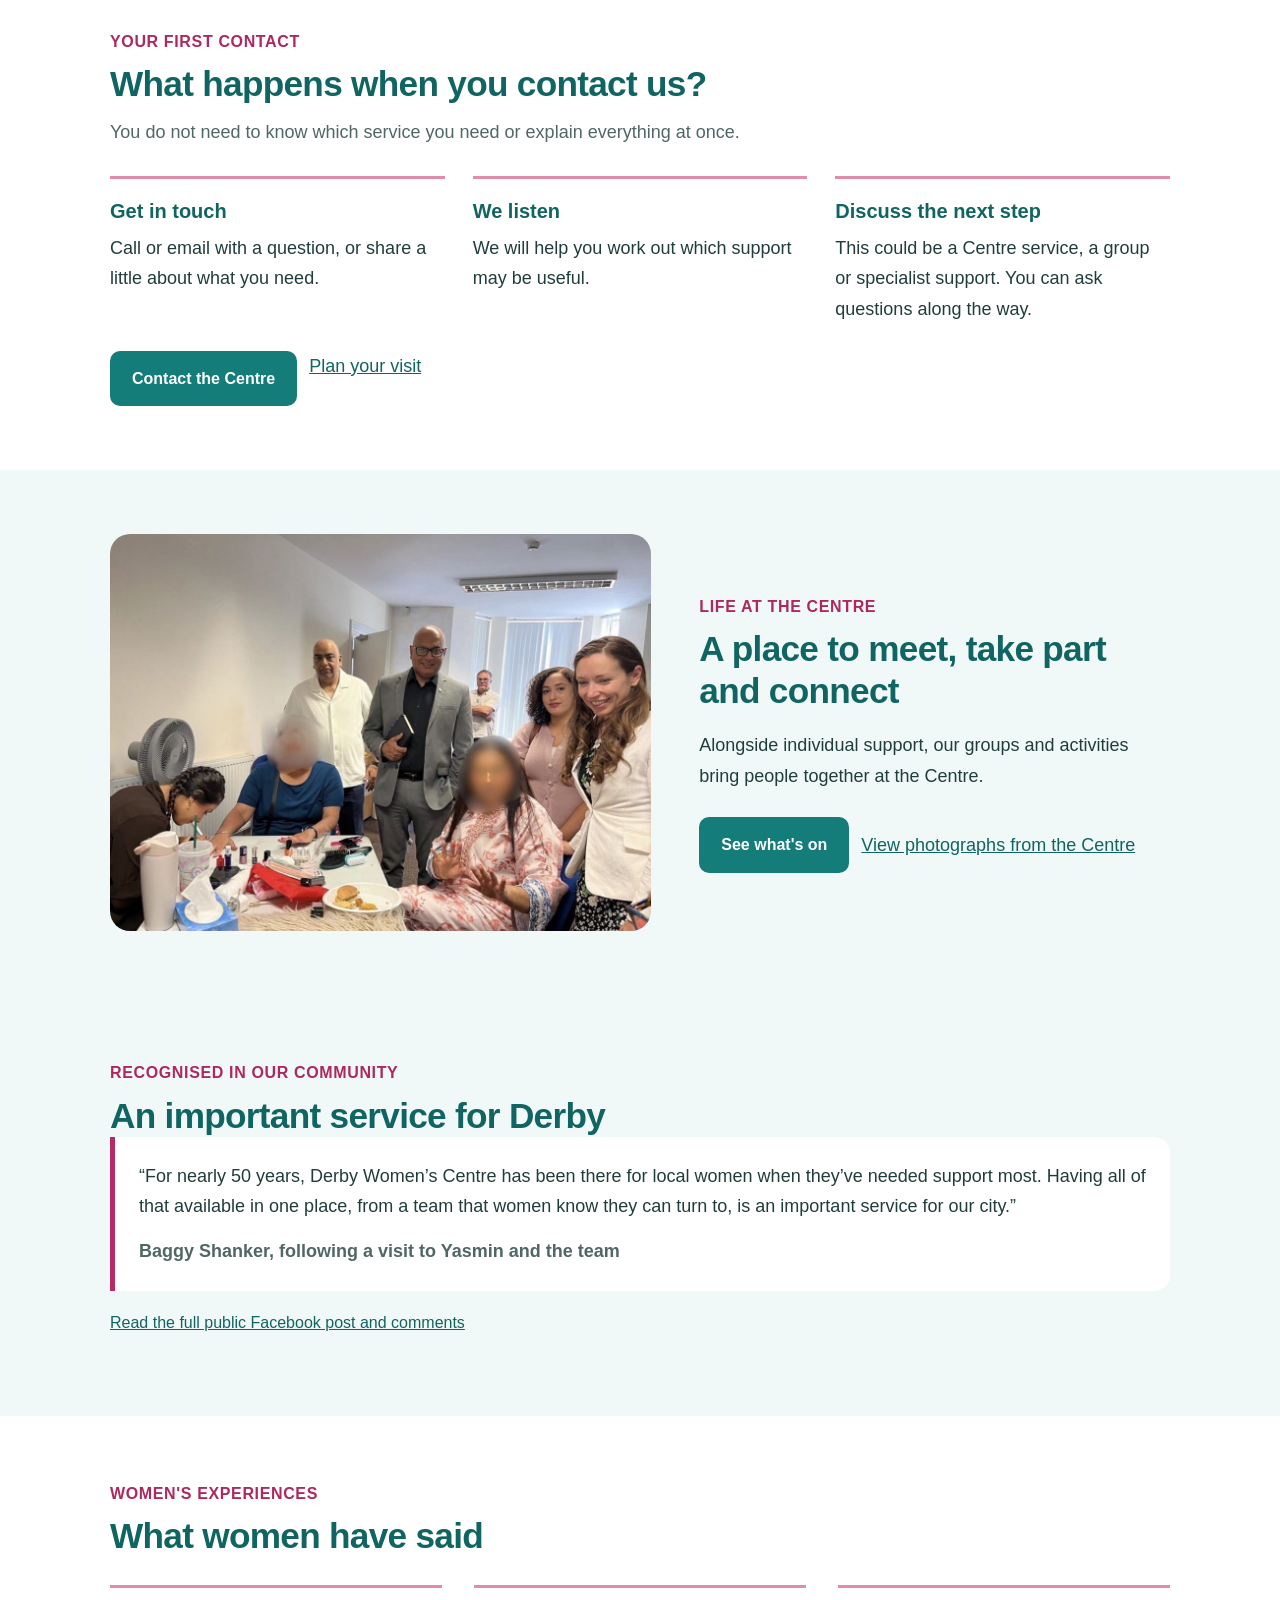
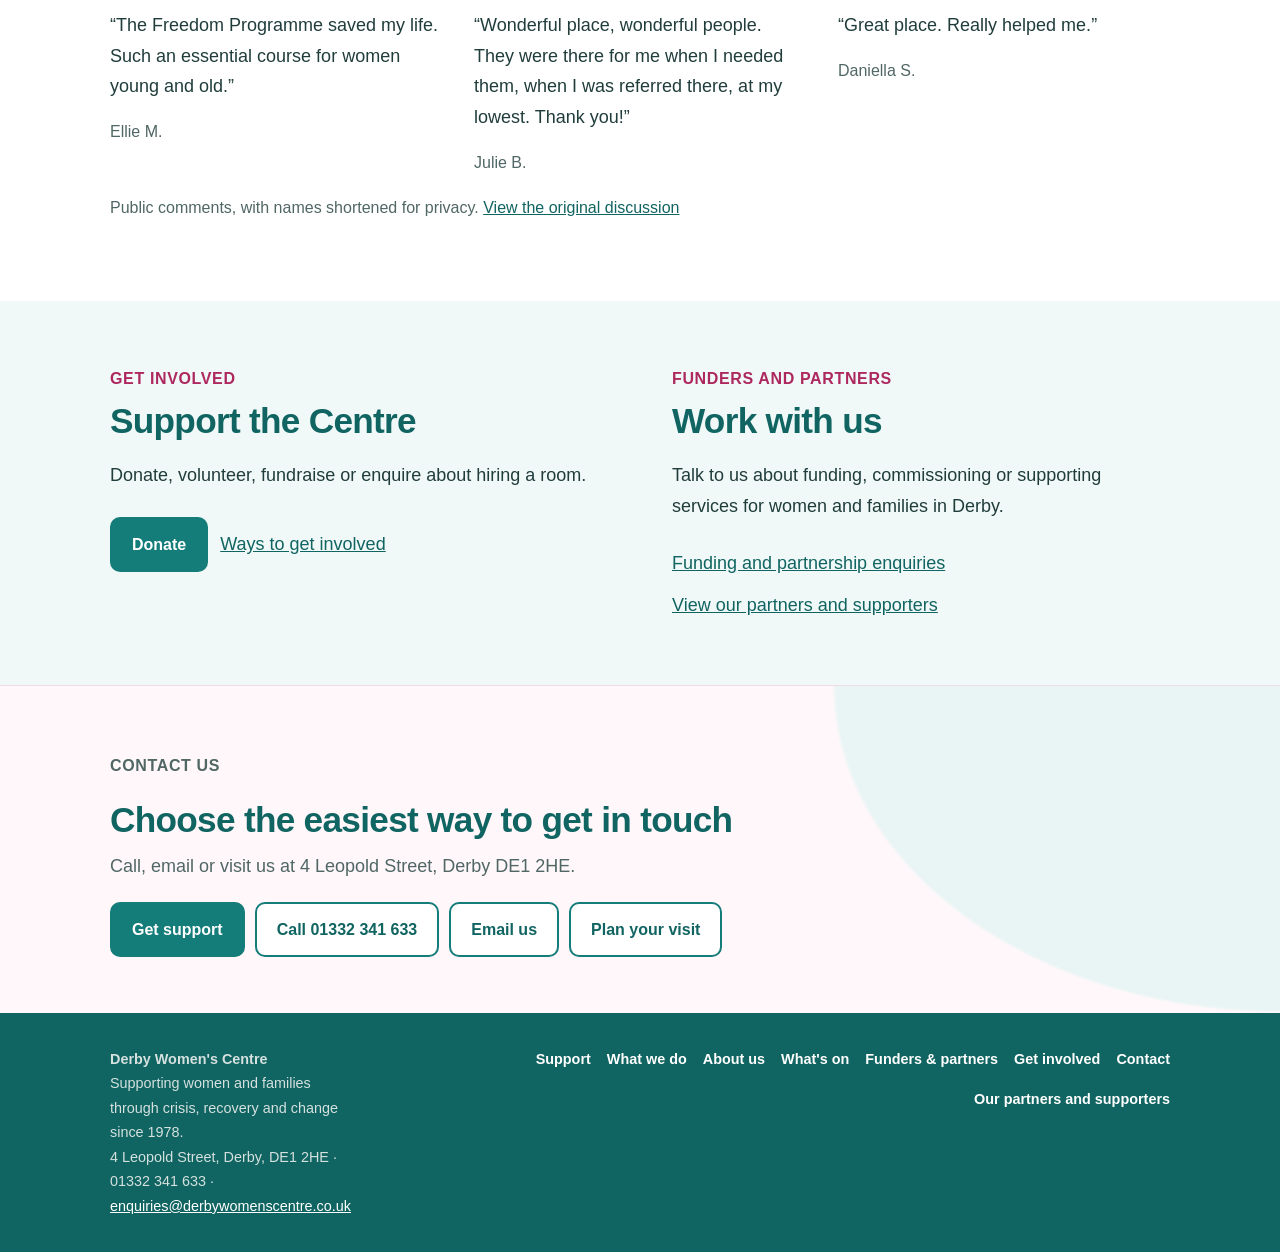
==== commit 73d373eb: "Add Google listing opening hours supplied by Centre" ====
--- a/index.html
+++ b/index.html
@@ -684,7 +684,8 @@
 <h1>You don't have to face this alone.</h1>
 <p class="lead">Support for women and families in Derby, through crisis, recovery and change. You can come as you are. We will listen and help you work out what comes next.</p>
 <div class="hero-actions"><a class="button" href="find-support.html">Get support</a><a class="button secondary" href="tel:01332341633">Call us</a><a class="button secondary" href="mailto:enquiries@derbywomenscentre.co.uk">Email us</a></div>
-<p class="home-address"><a href="contact.html">Visit us at 4 Leopold Street, Derby</a></p></div>
+<p class="home-address"><a href="contact.html">Visit us at 4 Leopold Street, Derby</a></p>
+<p class="home-hours"><strong>Opening hours:</strong> Monday to Friday, 9.30am–4pm. Closed Saturday and Sunday.</p></div>
 <figure class="home-hero-photo"><img src="images/garden-group.jpg" alt="A group gathered around a table in the Centre garden" width="1290" height="876" fetchpriority="high" decoding="async"><figcaption>Time together in the Centre garden.</figcaption></figure>
 </div></section>
 <section class="section" id="support"><div class="container home-support">
